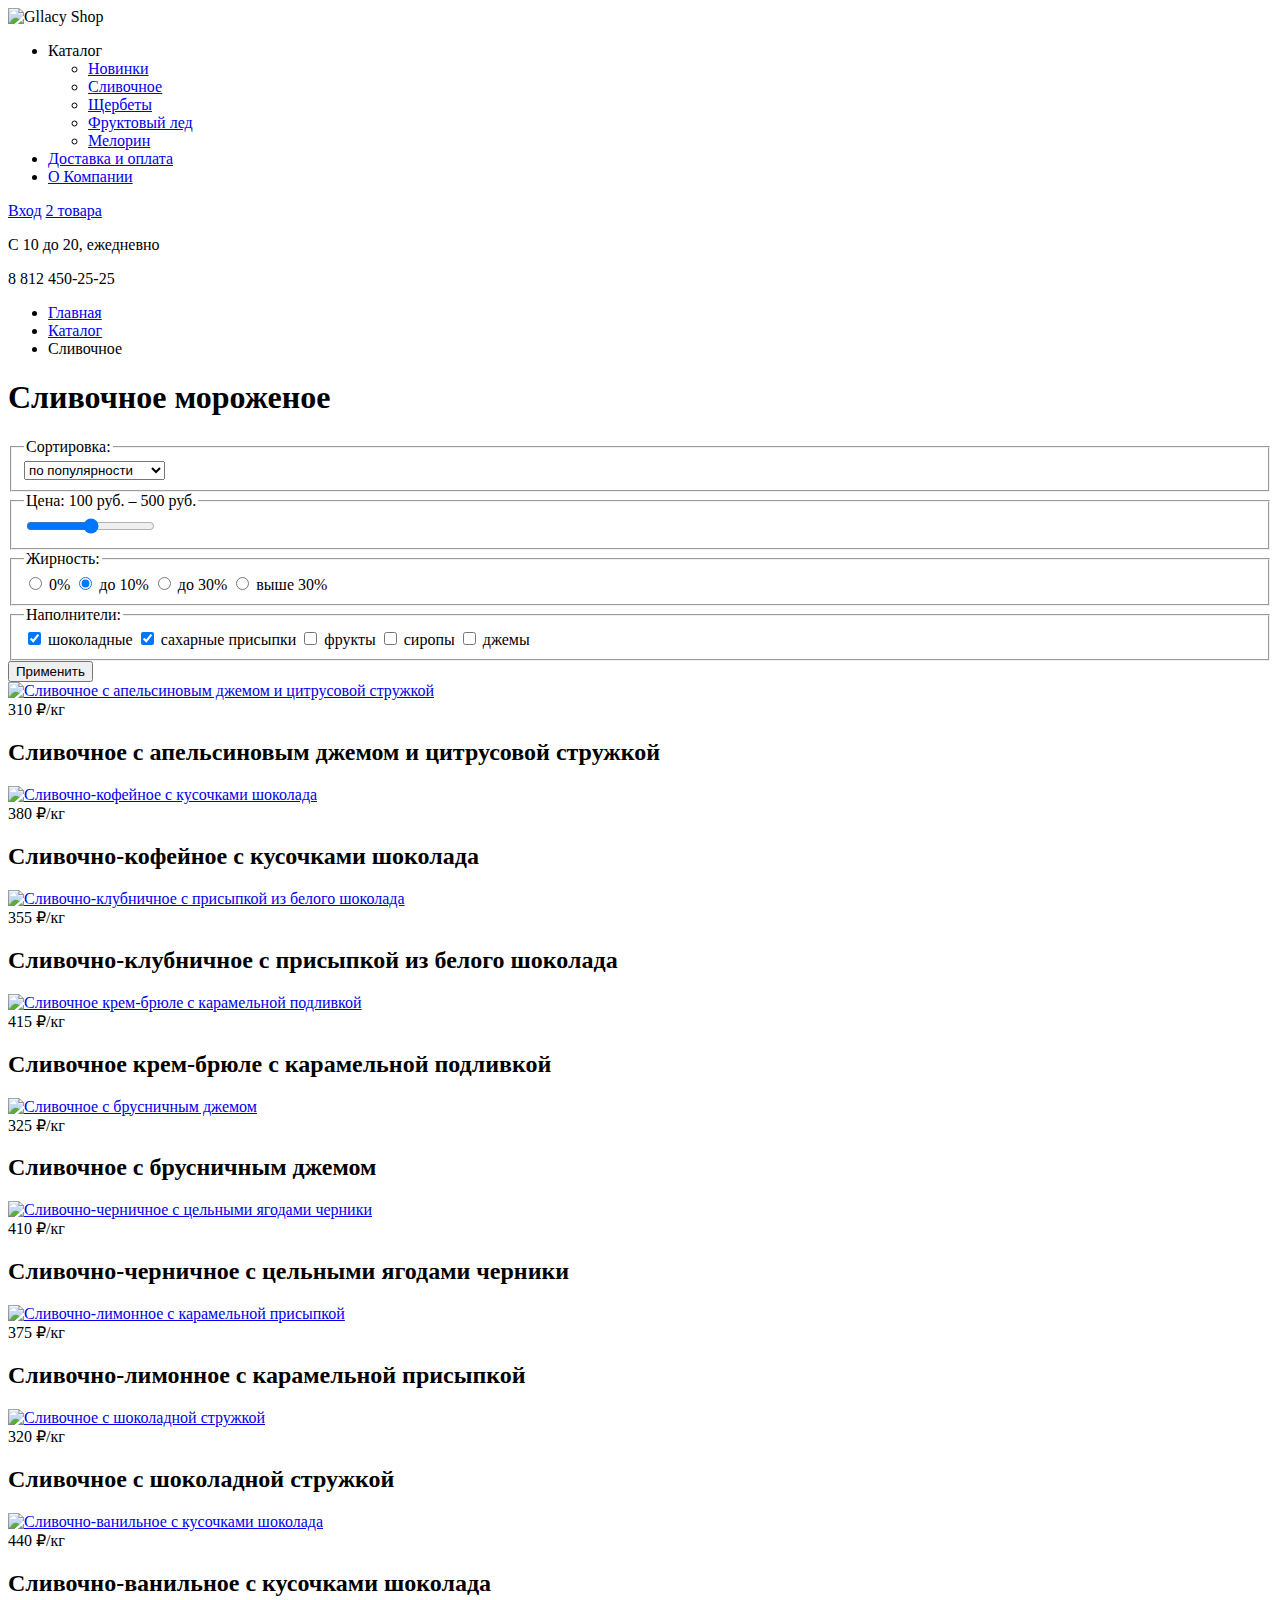
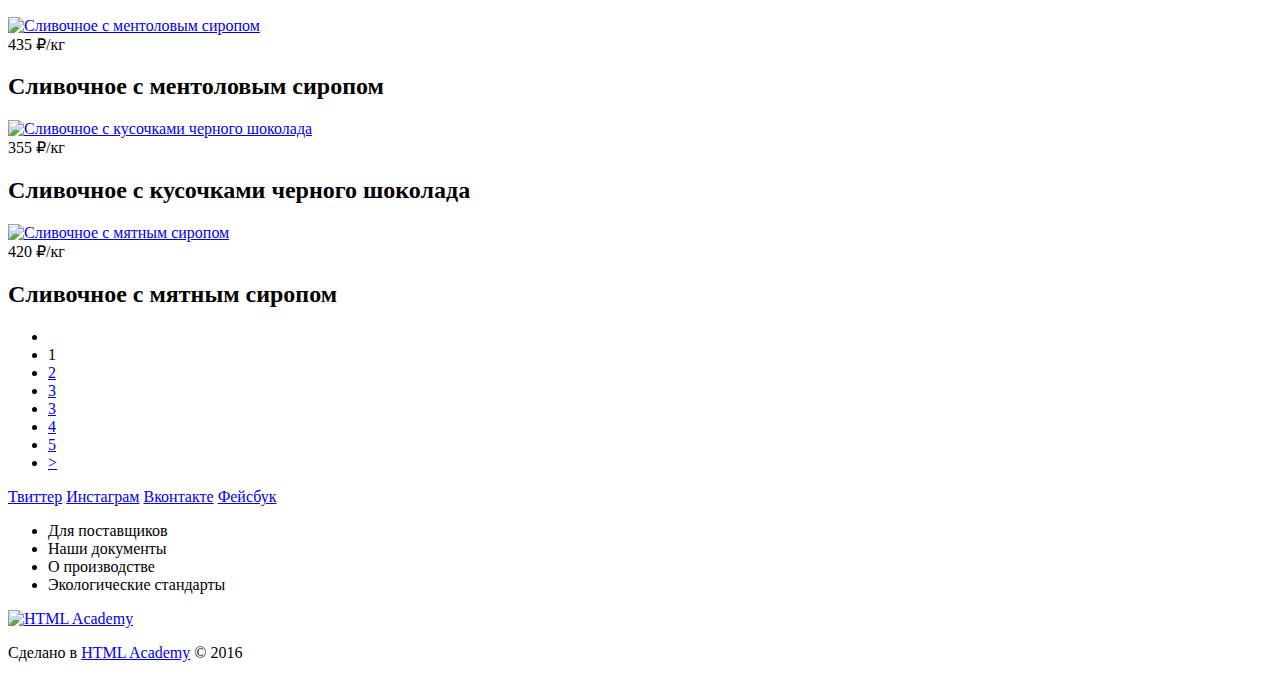
==== catalog.html @ 4989f65b "Лишняя скобка, убрал name в label" ====
<!DOCTYPE html>
<html lang="ru">
  <head>
    <meta charset="utf-8">
    <title>Мороженое Глейси - Каталог - Сливочное мороженное</title>
    <meta name="description" content="Каталог сливочного мороженного Глейси">
  </head>
  <body>
    <!-- begin main-header -->
    <header class="main-header">
      <div class="container">
        <div class="header-logo">
            <img src="http://placehold.it/153x63" width="153" height="63" alt="Gllacy Shop">
        </div>
        <nav class="main-menu">
          <ul>
            <li class="main-menu-active">
              Каталог
              <ul>
                <li>
                  <a href="#">Новинки</a>
                </li>
                <li>
                  <a href="#">Сливочное</a>
                </li>
                <li>
                  <a href="#">Щербеты</a>
                </li>
                <li>
                  <a href="#">Фруктовый лед</a>
                </li>
                <li>
                  <a href="#">Мелорин</a>
                </li>
              </ul>
            </li>
            <li>
              <a href="#">Доставка и оплата</a>
            </li>
            <li>
              <a href="#">О Компании</a>
            </li>
          </ul>
        </nav>
        <div class="header-buttons">
          <a href="#" class="search"></a>
          <a href="#" class="login">Вход</a>
          <a href="#" class="basket basket-active">2 товара</a>
        </div>
        <div class="header-contact-block">
          <p class="header-schedule">С 10 до 20, ежедневно</p>
          <p class="header-phone">8 812 450-25-25</p>
        </div>
      </div>
    </header>
    <!-- end main-header -->

    <!-- start main -->
    <main class="container">
      <ul class="breadcrumbs">
        <li><a href="/">Главная</a></li>
        <li><a href="catalog.html">Каталог</a></li>
        <li>Сливочное</li>
      </ul>
      <h1 class="page-heading">Сливочное мороженое</h1>
      <aside class="filters">
        <form action="https://echo.htmlacademy.ru" method="post">
          <fieldset>
            <legend>Сортировка:</legend>
              <select id="sort">
                <option value="popular">по популярности</option>
                <option value="cheap">сначала недорогие</option>
                <option value="expensive">сначала дорогие</option>
                <option value="fatness">по жирности</option>
              </select>
          </fieldset>
          <fieldset>
          <legend>Цена: 100 руб. – 500 руб.</legend>
            <input type="range" min="0" max="800" step="10">
          </fieldset>
          <fieldset>
          <legend>Жирность:</legend>
            <input name="fatness" type="radio" value="0" id="zero">
            <label for="zero">0%</label>
            <input name="fatness" type="radio" value="10" id="ten" checked>
            <label for="ten">до 10%</label>
            <input name="fatness" type="radio" value="30" id="thirty">
            <label for="thirty">до 30%</label>
            <input name="fatness" type="radio" value="more 30" id="more-thirty">
            <label for="more-thirty">выше 30%</label>
          </fieldset>
          <fieldset>
          <legend>Наполнители:</legend>
            <input type="checkbox" value="шоколадные" id="chocolate" checked>
            <label for="chocolate">шоколадные</label>
            <input type="checkbox" value="сахарные присыпки" id="sugar" checked>
            <label for="sugar">сахарные присыпки</label>
            <input type="checkbox" value="фрукты" id="fruit">
            <label for="fruit">фрукты</label>
            <input type="checkbox" value="сиропы" id="syrup">
            <label for="syrup">сиропы</label>
            <input type="checkbox" value="джемы" id="jam">
            <label for="jam">джемы</label>
          </fieldset>
          <button type="submit" value="Применить">Применить</button>
        </form>
      </aside>
      <div class="items-list">
        <article class="catalog-item">
          <a href="#">
            <img src="http://placehold.it/267x267" width="267" height="267" alt="Сливочное с апельсиновым джемом и цитрусовой стружкой">
          </a>
          <div class="item-price">310 &#8381;/кг</div>
          <h2>Сливочное с апельсиновым джемом и цитрусовой стружкой</h2>
        </article>
        <article class="catalog-item">
          <a href="#">
            <img src="http://placehold.it/267x267" width="267" height="267" alt="Сливочно-кофейное с кусочками шоколада">
          </a>
          <div class="item-price">380 &#8381;/кг</div>
          <h2>Сливочно-кофейное с кусочками шоколада</h2>
        </article>
        <article class="catalog-item">
          <a href="#">
            <img src="http://placehold.it/267x267" width="267" height="267" alt="Сливочно-клубничное с присыпкой из белого шоколада">
          </a>
          <div class="item-price">355 &#8381;/кг</div>
          <h2>Сливочно-клубничное с присыпкой из белого шоколада</h2>
        </article>
        <article class="catalog-item">
          <a href="#">
            <img src="http://placehold.it/267x267" width="267" height="267" alt="Сливочное крем-брюле с карамельной подливкой">
          </a>
          <div class="item-price">415 &#8381;/кг</div>
          <h2>Сливочное крем-брюле с карамельной подливкой</h2>
        </article>
        <article class="catalog-item">
          <a href="#">
            <img src="http://placehold.it/267x267" width="267" height="267" alt="Сливочное с брусничным джемом">
          </a>
          <div class="item-price">325 &#8381;/кг</div>
          <h2>Сливочное с брусничным джемом</h2>
        </article>
        <article class="catalog-item">
          <a href="#">
            <img src="http://placehold.it/267x267" width="267" height="267" alt="Сливочно-черничное с цельными ягодами черники">
          </a>
          <div class="item-price">410 &#8381;/кг</div>
          <h2>Сливочно-черничное с цельными ягодами черники</h2>
        </article>
        <article class="catalog-item">
          <a href="#">
            <img src="http://placehold.it/267x267" width="267" height="267" alt="Сливочно-лимонное с карамельной присыпкой">
          </a>
          <div class="item-price">375 &#8381;/кг</div>
          <h2>Сливочно-лимонное с карамельной присыпкой</h2>
        </article>
        <article class="catalog-item">
          <a href="#">
            <img src="http://placehold.it/267x267" width="267" height="267" alt="Сливочное с шоколадной стружкой">
          </a>
          <div class="item-price">320 &#8381;/кг</div>
          <h2>Сливочное с шоколадной стружкой</h2>
        </article>
        <article class="catalog-item">
          <a href="#">
            <img src="http://placehold.it/267x267" width="267" height="267" alt="Сливочно-ванильное с кусочками шоколада">
          </a>
          <div class="item-price">440 &#8381;/кг</div>
          <h2>Сливочно-ванильное с кусочками шоколада</h2>
        </article>
        <article class="catalog-item">
          <a href="#">
            <img src="http://placehold.it/267x267" width="267" height="267" alt="Сливочноe с ментоловым сиропом">
          </a>
          <div class="item-price">435 &#8381;/кг</div>
          <h2>Сливочноe с ментоловым сиропом</h2>
        </article>
        <article class="catalog-item">
          <a href="#">
            <img src="http://placehold.it/267x267" width="267" height="267" alt="Сливочное с кусочками черного шоколада">
          </a>
          <div class="item-price">355 &#8381;/кг</div>
          <h2>Сливочное с кусочками черного шоколада</h2>
        </article>
        <article class="catalog-item">
          <a href="#">
            <img src="http://placehold.it/267x267" width="267" height="267" alt="Сливочное с мятным сиропом">
          </a>
          <div class="item-price">420 &#8381;/кг</div>
          <h2>Сливочное с мятным сиропом</h2>
        </article>
        <ul class="pagnition">
          <li>
          </li>
          <li class="pagnition-active">
            1
          </li>
          <li>
            <a href="#">2</a>
          </li>
          <li>
            <a href="#">3</a>
          </li>
          <li>
            <a href="#">3</a>
          </li>
          <li>
            <a href="#">4</a>
          </li>
          <li>
            <a href="#">5</a>
          </li>
          <li>
            <a href="#">></a>
          </li>
        </ul>
      </div>
    </main>
    <!-- end main -->

    <!-- begin footer -->
    <footer class="main-footer">
        <div class="container">
          <section class="footer-social">
            <a class="social-btn social-btn-twit" href="#">Твиттер</a>
            <a class="social-btn social-btn-inst" href="#">Инстаграм</a>
            <a class="social-btn social-btn-vk" href="#">Вконтакте</a>
            <a class="social-btn social-btn-fb" href="#">Фейсбук</a>
          </section>
          <section class="footer-menu">
            <ul>
              <li>Для поставщиков</li>
              <li>Наши документы</li>
              <li>О производстве</li>
              <li>Экологические стандарты</li>
            </ul>
          </section>
          <section class="footer-copyright">
            <a href="https://htmlacademy.ru">
              <img src="http://placehold.it/108x36" width="108" height="36" alt="HTML Academy">
            </a>
            <p>Сделано в <a href="https://htmlacademy.ru">HTML Academy</a> © 2016</p>
          </section>
        </div>
      </footer>
    <!-- end footer -->
  </body>
  </html>
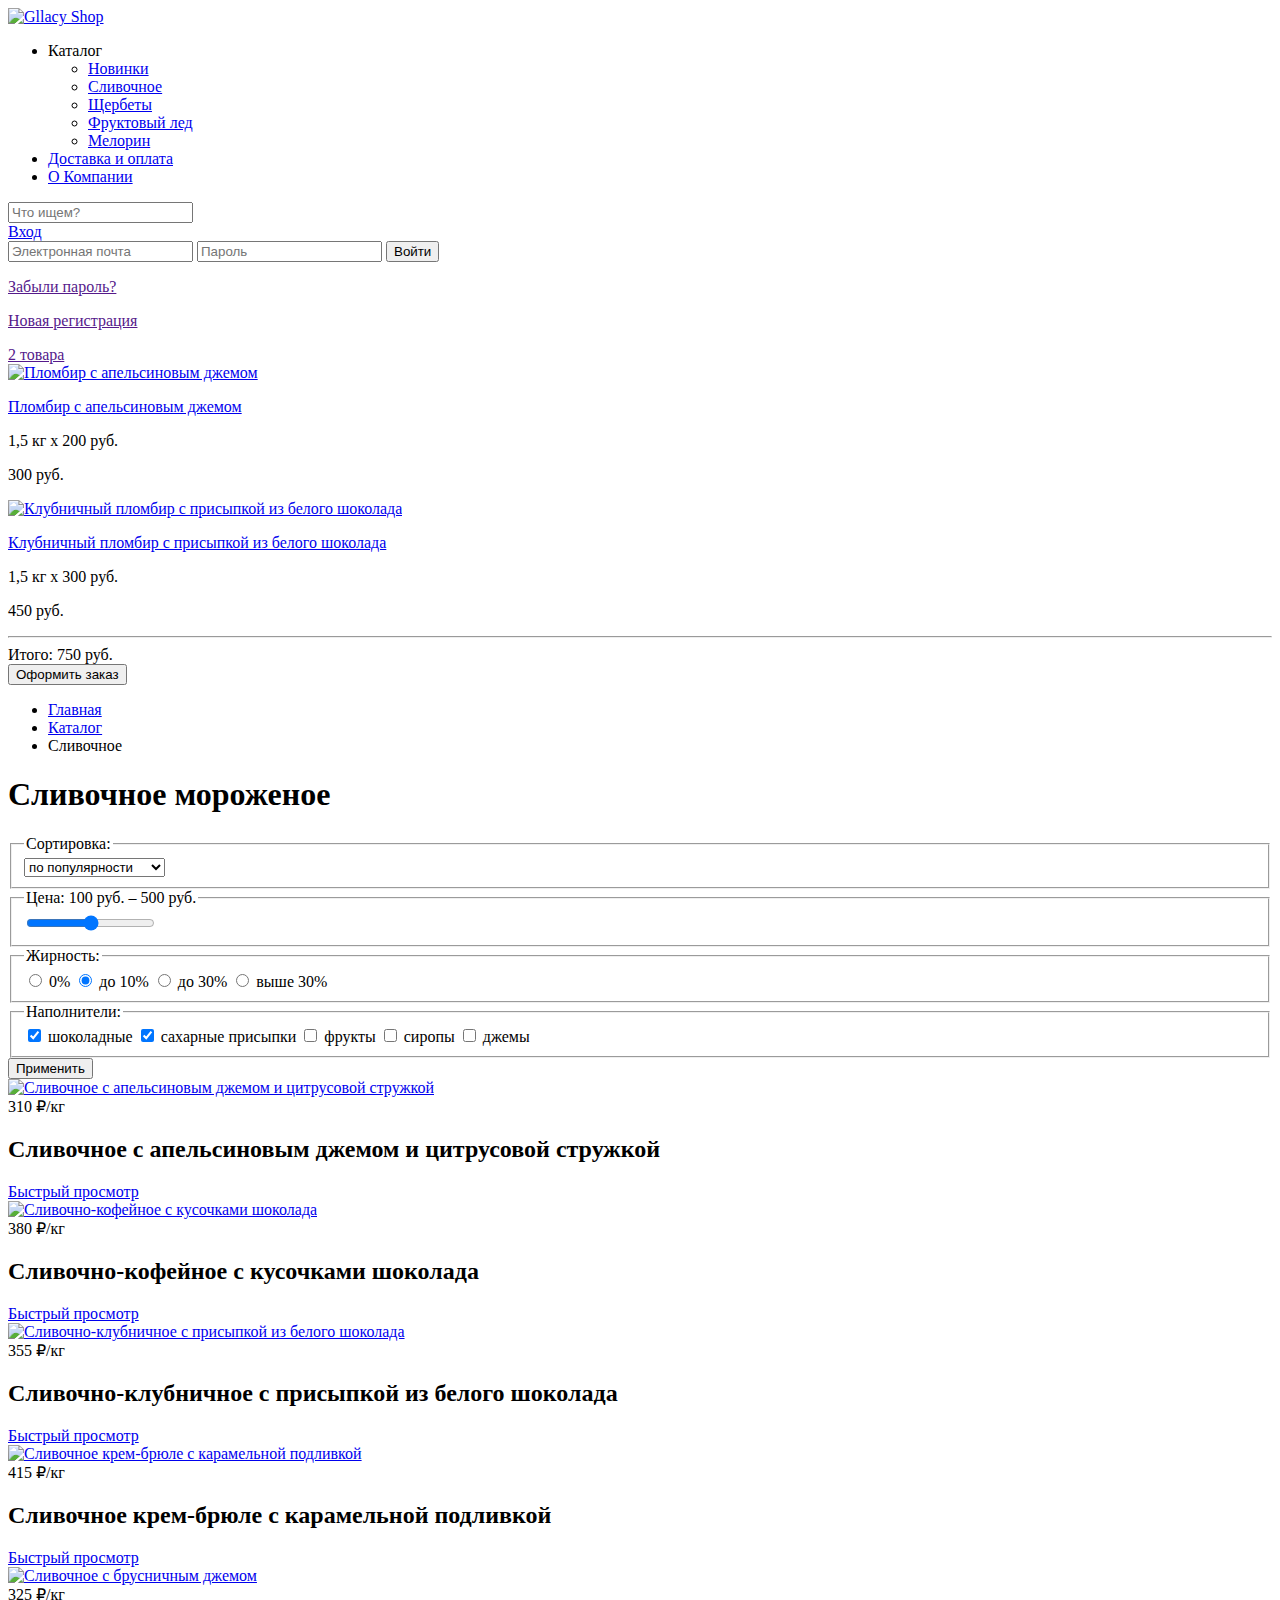
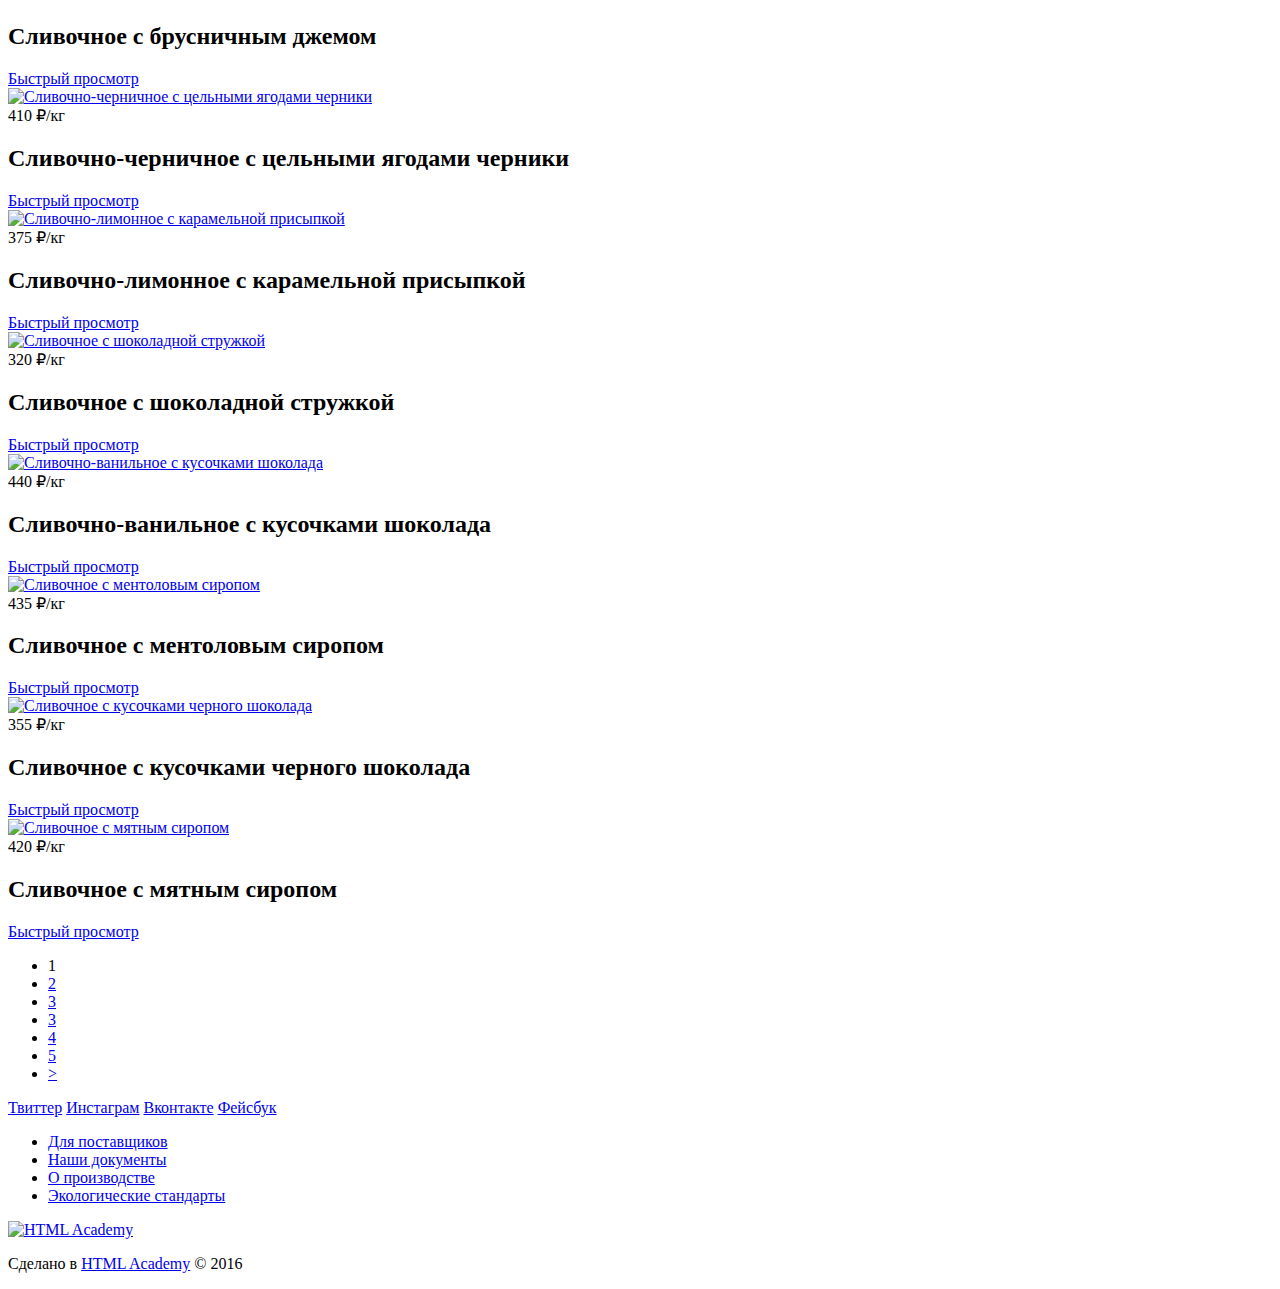
==== commit a4c684dc: "Правки по разметке" ====
--- a/catalog.html
+++ b/catalog.html
@@ -1,62 +1,108 @@
 <!DOCTYPE html>
 <html lang="ru">
-  <head>
-    <meta charset="utf-8">
-    <title>Мороженое Глейси - Каталог - Сливочное мороженное</title>
-    <meta name="description" content="Каталог сливочного мороженного Глейси">
-  </head>
-  <body>
+
+<head>
+  <meta charset="utf-8">
+  <title>Мороженое Глейси - Каталог - Сливочное мороженное</title>
+  <meta name="description" content="Каталог сливочного мороженного Глейси">
+</head>
+
+<body>
+  <!-- begin page-wrapper -->
+  <div class="page-wrapper">
+
     <!-- begin main-header -->
     <header class="main-header">
-      <div class="container">
-        <div class="header-logo">
-            <img src="http://placehold.it/153x63" width="153" height="63" alt="Gllacy Shop">
+      <div class="header-logo">
+        <a href="/">
+          <img src="http://placehold.it/153x63" width="153" height="63" alt="Gllacy Shop">
+        </a>
+      </div>
+      <nav class="main-menu">
+        <ul>
+          <li class="main-menu-active">
+            Каталог
+            <ul>
+              <li>
+                <a href="#">Новинки</a>
+              </li>
+              <li>
+                <a href="#">Сливочное</a>
+              </li>
+              <li>
+                <a href="#">Щербеты</a>
+              </li>
+              <li>
+                <a href="#">Фруктовый лед</a>
+              </li>
+              <li>
+                <a href="#">Мелорин</a>
+              </li>
+            </ul>
+          </li>
+          <li>
+            <a href="#">Доставка и оплата</a>
+          </li>
+          <li>
+            <a href="#">О Компании</a>
+          </li>
+        </ul>
+      </nav>
+      <div class="header-buttons">
+        <div class="search">
+          <a href="#" class="button-search"></a>
+          <div class="search-form">
+            <form action="https://echo.htmlacademy.ru" method="post">
+              <input type="search" name="search" placeholder="Что ищем?">
+            </form>
+          </div>
         </div>
-        <nav class="main-menu">
-          <ul>
-            <li class="main-menu-active">
-              Каталог
-              <ul>
-                <li>
-                  <a href="#">Новинки</a>
-                </li>
-                <li>
-                  <a href="#">Сливочное</a>
-                </li>
-                <li>
-                  <a href="#">Щербеты</a>
-                </li>
-                <li>
-                  <a href="#">Фруктовый лед</a>
-                </li>
-                <li>
-                  <a href="#">Мелорин</a>
-                </li>
-              </ul>
-            </li>
-            <li>
-              <a href="#">Доставка и оплата</a>
-            </li>
-            <li>
-              <a href="#">О Компании</a>
-            </li>
-          </ul>
-        </nav>
-        <div class="header-buttons">
-          <a href="#" class="search"></a>
+        <div class="user-block">
           <a href="#" class="login">Вход</a>
-          <a href="#" class="basket basket-active">2 товара</a>
+          <div class="login-form">
+            <form action="https://echo.htmlacademy.ru" method="post">
+              <input type="email" name="email" placeholder="Электронная почта" required>
+              <input type="text" name="password" placeholder="Пароль" required>
+              <button type="submit" value="Войти">Войти</button>
+            </form>
+            <div class="reg-links">
+              <p>
+                <a href="">Забыли пароль?</a>
+              </p>
+              <p>
+                <a href="">Новая регистрация</a>
+              </p>
+            </div>
+          </div>
         </div>
-        <div class="header-contact-block">
-          <p class="header-schedule">С 10 до 20, ежедневно</p>
-          <p class="header-phone">8 812 450-25-25</p>
+        <div class="basket basket-with-item">
+          <a href="">2 товара</a>
+          <div class="basket-block">
+            <div class="basket-item">
+              <a class="close-basket-item" href="#"></a>
+              <a href="#"><img src="http://placehold.it/33x33" class="basket-item-image" alt="Пломбир с апельсиновым джемом"></a>
+              <p><a href="#">Пломбир с апельсиновым джемом</a></p>
+              <p>1,5 кг х <span>200 руб.</span></p>
+              <p>300 руб.</p>
+            </div>
+            <div class="basket-item">
+              <a class="close-basket-item" href="#"></a>
+              <a href="#"><img src="http://placehold.it/33x33" class="basket-item-image" alt="Клубничный пломбир с присыпкой из белого шоколада"></a>
+              <p><a href="#">Клубничный пломбир с присыпкой из белого шоколада</a></p>
+              <p>1,5 кг х <span>300 руб.</span></p>
+              <p>450 руб.</p>
+            </div>
+            <hr>
+            <div class="basket-item-total">Итого: 750 руб.</div>
+            <button type="submit" value="Оформить заказ">Оформить заказ</button>
+          </div>
         </div>
       </div>
     </header>
     <!-- end main-header -->
 
     <!-- start main -->
-    <main class="container">
+    <main>
       <ul class="breadcrumbs">
         <li><a href="/">Главная</a></li>
         <li><a href="catalog.html">Каталог</a></li>
@@ -67,19 +113,19 @@
         <form action="https://echo.htmlacademy.ru" method="post">
           <fieldset>
             <legend>Сортировка:</legend>
-              <select id="sort">
-                <option value="popular">по популярности</option>
-                <option value="cheap">сначала недорогие</option>
-                <option value="expensive">сначала дорогие</option>
-                <option value="fatness">по жирности</option>
-              </select>
+            <select id="sort">
+              <option value="popular">по популярности</option>
+              <option value="cheap">сначала недорогие</option>
+              <option value="expensive">сначала дорогие</option>
+              <option value="fatness">по жирности</option>
+            </select>
           </fieldset>
           <fieldset>
-          <legend>Цена: 100 руб. – 500 руб.</legend>
+            <legend>Цена: 100 руб. – 500 руб.</legend>
             <input type="range" min="0" max="800" step="10">
           </fieldset>
           <fieldset>
-          <legend>Жирность:</legend>
+            <legend>Жирность:</legend>
             <input name="fatness" type="radio" value="0" id="zero">
             <label for="zero">0%</label>
             <input name="fatness" type="radio" value="10" id="ten" checked>
@@ -90,7 +136,7 @@
             <label for="more-thirty">выше 30%</label>
           </fieldset>
           <fieldset>
-          <legend>Наполнители:</legend>
+            <legend>Наполнители:</legend>
             <input type="checkbox" value="шоколадные" id="chocolate" checked>
             <label for="chocolate">шоколадные</label>
             <input type="checkbox" value="сахарные присыпки" id="sugar" checked>
@@ -107,92 +153,150 @@
       </aside>
       <div class="items-list">
         <article class="catalog-item">
-          <a href="#">
-            <img src="http://placehold.it/267x267" width="267" height="267" alt="Сливочное с апельсиновым джемом и цитрусовой стружкой">
-          </a>
-          <div class="item-price">310 &#8381;/кг</div>
+          <div class="catalog-image-wrapper">
+            <a href="#">
+              <img src="http://placehold.it/267x267" width="267" height="267" alt="Сливочное с апельсиновым джемом и цитрусовой стружкой">
+            </a>
+            <div class="item-price">310 &#8381;/кг</div>
+          </div>
           <h2>Сливочное с апельсиновым джемом и цитрусовой стружкой</h2>
-        </article>
-        <article class="catalog-item">
-          <a href="#">
-            <img src="http://placehold.it/267x267" width="267" height="267" alt="Сливочно-кофейное с кусочками шоколада">
-          </a>
-          <div class="item-price">380 &#8381;/кг</div>
+          <div class="item-button">
+            <a href="#">Быстрый просмотр</a>
+          </div>
+        </article>
+        <article class="catalog-item">
+          <div class="catalog-image-wrapper">
+            <a href="#">
+              <img src="http://placehold.it/267x267" width="267" height="267" alt="Сливочно-кофейное с кусочками шоколада">
+            </a>
+            <div class="item-price">380 &#8381;/кг</div>
+          </div>
           <h2>Сливочно-кофейное с кусочками шоколада</h2>
-        </article>
-        <article class="catalog-item">
-          <a href="#">
-            <img src="http://placehold.it/267x267" width="267" height="267" alt="Сливочно-клубничное с присыпкой из белого шоколада">
-          </a>
-          <div class="item-price">355 &#8381;/кг</div>
+          <div class="item-button">
+            <a href="#">Быстрый просмотр</a>
+          </div>
+        </article>
+        <article class="catalog-item">
+          <div class="catalog-image-wrapper">
+            <a href="#">
+              <img src="http://placehold.it/267x267" width="267" height="267" alt="Сливочно-клубничное с присыпкой из белого шоколада">
+            </a>
+            <div class="item-price">355 &#8381;/кг</div>
+          </div>
           <h2>Сливочно-клубничное с присыпкой из белого шоколада</h2>
-        </article>
-        <article class="catalog-item">
-          <a href="#">
-            <img src="http://placehold.it/267x267" width="267" height="267" alt="Сливочное крем-брюле с карамельной подливкой">
-          </a>
-          <div class="item-price">415 &#8381;/кг</div>
+          <div class="item-button">
+            <a href="#">Быстрый просмотр</a>
+          </div>
+        </article>
+        <article class="catalog-item">
+          <div class="catalog-image-wrapper">
+            <a href="#">
+              <img src="http://placehold.it/267x267" width="267" height="267" alt="Сливочное крем-брюле с карамельной подливкой">
+            </a>
+            <div class="item-price">415 &#8381;/кг</div>
+          </div>
           <h2>Сливочное крем-брюле с карамельной подливкой</h2>
-        </article>
-        <article class="catalog-item">
-          <a href="#">
-            <img src="http://placehold.it/267x267" width="267" height="267" alt="Сливочное с брусничным джемом">
-          </a>
-          <div class="item-price">325 &#8381;/кг</div>
+          <div class="item-button">
+            <a href="#">Быстрый просмотр</a>
+          </div>
+        </article>
+        <article class="catalog-item">
+          <div class="catalog-image-wrapper">
+            <a href="#">
+              <img src="http://placehold.it/267x267" width="267" height="267" alt="Сливочное с брусничным джемом">
+            </a>
+            <div class="item-price">325 &#8381;/кг</div>
+          </div>
           <h2>Сливочное с брусничным джемом</h2>
-        </article>
-        <article class="catalog-item">
-          <a href="#">
-            <img src="http://placehold.it/267x267" width="267" height="267" alt="Сливочно-черничное с цельными ягодами черники">
-          </a>
-          <div class="item-price">410 &#8381;/кг</div>
+          <div class="item-button">
+            <a href="#">Быстрый просмотр</a>
+          </div>
+        </article>
+        <article class="catalog-item">
+          <div class="catalog-image-wrapper">
+            <a href="#">
+              <img src="http://placehold.it/267x267" width="267" height="267" alt="Сливочно-черничное с цельными ягодами черники">
+            </a>
+            <div class="item-price">410 &#8381;/кг</div>
+          </div>
           <h2>Сливочно-черничное с цельными ягодами черники</h2>
-        </article>
-        <article class="catalog-item">
-          <a href="#">
-            <img src="http://placehold.it/267x267" width="267" height="267" alt="Сливочно-лимонное с карамельной присыпкой">
-          </a>
-          <div class="item-price">375 &#8381;/кг</div>
+          <div class="item-button"><a href="#">
+            Быстрый просмотр</a>
+          </div>
+        </article>
+        <article class="catalog-item">
+          <div class="catalog-image-wrapper">
+            <a href="#">
+              <img src="http://placehold.it/267x267" width="267" height="267" alt="Сливочно-лимонное с карамельной присыпкой">
+            </a>
+            <div class="item-price">375 &#8381;/кг</div>
+          </div>
           <h2>Сливочно-лимонное с карамельной присыпкой</h2>
-        </article>
-        <article class="catalog-item">
-          <a href="#">
-            <img src="http://placehold.it/267x267" width="267" height="267" alt="Сливочное с шоколадной стружкой">
-          </a>
-          <div class="item-price">320 &#8381;/кг</div>
+          <div class="item-button">
+            <a href="#">Быстрый просмотр</a>
+          </div>
+        </article>
+        <article class="catalog-item">
+          <div class="catalog-image-wrapper">
+            <a href="#">
+              <img src="http://placehold.it/267x267" width="267" height="267" alt="Сливочное с шоколадной стружкой">
+            </a>
+            <div class="item-price">320 &#8381;/кг</div>
+          </div>
           <h2>Сливочное с шоколадной стружкой</h2>
-        </article>
-        <article class="catalog-item">
-          <a href="#">
-            <img src="http://placehold.it/267x267" width="267" height="267" alt="Сливочно-ванильное с кусочками шоколада">
-          </a>
-          <div class="item-price">440 &#8381;/кг</div>
+          <div class="item-button">
+            <a href="#">Быстрый просмотр</a>
+          </div>
+        </article>
+        <article class="catalog-item">
+          <div class="catalog-image-wrapper">
+            <a href="#">
+              <img src="http://placehold.it/267x267" width="267" height="267" alt="Сливочно-ванильное с кусочками шоколада">
+            </a>
+            <div class="item-price">440 &#8381;/кг</div>
+          </div>
           <h2>Сливочно-ванильное с кусочками шоколада</h2>
-        </article>
-        <article class="catalog-item">
-          <a href="#">
-            <img src="http://placehold.it/267x267" width="267" height="267" alt="Сливочноe с ментоловым сиропом">
-          </a>
-          <div class="item-price">435 &#8381;/кг</div>
+          <div class="item-button">
+            <a href="#">Быстрый просмотр</a>
+          </div>
+        </article>
+        <article class="catalog-item">
+          <div class="catalog-image-wrapper">
+            <a href="#">
+              <img src="http://placehold.it/267x267" width="267" height="267" alt="Сливочноe с ментоловым сиропом">
+            </a>
+            <div class="item-price">435 &#8381;/кг</div>
+          </div>
           <h2>Сливочноe с ментоловым сиропом</h2>
-        </article>
-        <article class="catalog-item">
-          <a href="#">
-            <img src="http://placehold.it/267x267" width="267" height="267" alt="Сливочное с кусочками черного шоколада">
-          </a>
-          <div class="item-price">355 &#8381;/кг</div>
+          <div class="item-button">
+            <a href="#">Быстрый просмотр</a>
+          </div>
+        </article>
+        <article class="catalog-item">
+          <div class="catalog-image-wrapper">
+            <a href="#">
+              <img src="http://placehold.it/267x267" width="267" height="267" alt="Сливочное с кусочками черного шоколада">
+            </a>
+            <div class="item-price">355 &#8381;/кг</div>
+          </div>
           <h2>Сливочное с кусочками черного шоколада</h2>
-        </article>
-        <article class="catalog-item">
-          <a href="#">
-            <img src="http://placehold.it/267x267" width="267" height="267" alt="Сливочное с мятным сиропом">
-          </a>
-          <div class="item-price">420 &#8381;/кг</div>
+          <div class="item-button">
+            <a href="#">Быстрый просмотр</a>
+          </div>
+        </article>
+        <article class="catalog-item">
+          <div class="catalog-image-wrapper">
+            <a href="#">
+              <img src="http://placehold.it/267x267" width="267" height="267" alt="Сливочное с мятным сиропом">
+            </a>
+            <div class="item-price">420 &#8381;/кг</div>
+          </div>
           <h2>Сливочное с мятным сиропом</h2>
+          <div class="item-button">
+            <a href="#">Быстрый просмотр</a>
+          </div>
         </article>
         <ul class="pagnition">
-          <li>
-          </li>
           <li class="pagnition-active">
             1
           </li>
@@ -221,29 +325,33 @@
 
     <!-- begin footer -->
     <footer class="main-footer">
-        <div class="container">
-          <section class="footer-social">
-            <a class="social-btn social-btn-twit" href="#">Твиттер</a>
-            <a class="social-btn social-btn-inst" href="#">Инстаграм</a>
-            <a class="social-btn social-btn-vk" href="#">Вконтакте</a>
-            <a class="social-btn social-btn-fb" href="#">Фейсбук</a>
-          </section>
-          <section class="footer-menu">
-            <ul>
-              <li>Для поставщиков</li>
-              <li>Наши документы</li>
-              <li>О производстве</li>
-              <li>Экологические стандарты</li>
-            </ul>
-          </section>
-          <section class="footer-copyright">
-            <a href="https://htmlacademy.ru">
-              <img src="http://placehold.it/108x36" width="108" height="36" alt="HTML Academy">
-            </a>
-            <p>Сделано в <a href="https://htmlacademy.ru">HTML Academy</a> © 2016</p>
-          </section>
-        </div>
-      </footer>
+      <div class="footer-social">
+        <a class="social-btn social-btn-twit" href="#">Твиттер</a>
+        <a class="social-btn social-btn-inst" href="#">Инстаграм</a>
+        <a class="social-btn social-btn-vk" href="#">Вконтакте</a>
+        <a class="social-btn social-btn-fb" href="#">Фейсбук</a>
+      </div>
+      <div class="footer-menu">
+        <ul>
+          <li><a class="" href="#">Для поставщиков</a></li>
+          <li><a class="" href="#">Наши документы</a></li>
+          <li><a class="" href="#">О производстве</a></li>
+          <li><a class="" href="#">Экологические стандарты</a></li>
+        </ul>
+      </div>
+      <div class="footer-copyright">
+        <a href="https://htmlacademy.ru">
+          <img src="http://placehold.it/108x36" width="108" height="36" alt="HTML Academy">
+        </a>
+        <p>Сделано в <a href="https://htmlacademy.ru">HTML Academy</a> © 2016</p>
+      </div>
+    </footer>
     <!-- end footer -->
-  </body>
-  </html>
+
+  </div>
+  <!-- end page-wrapper -->
+
+
+</body>
+
+</html>
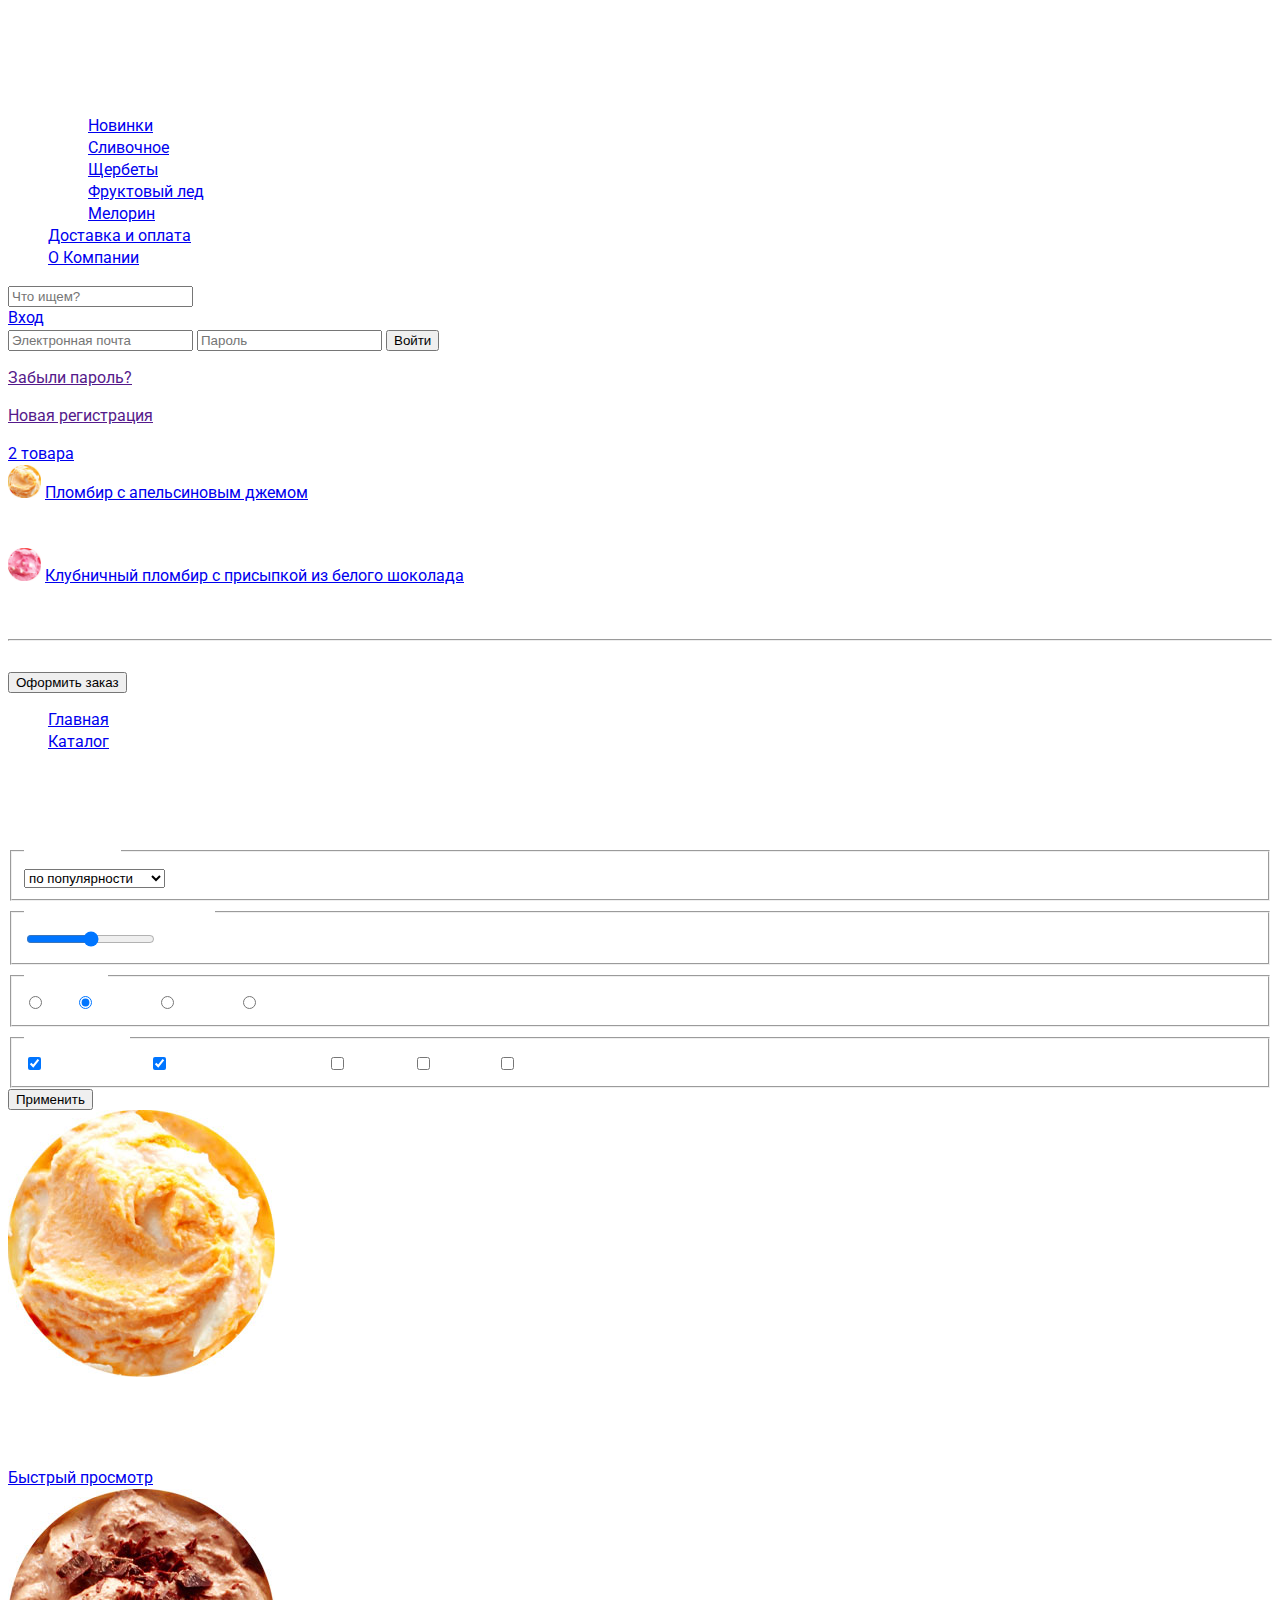
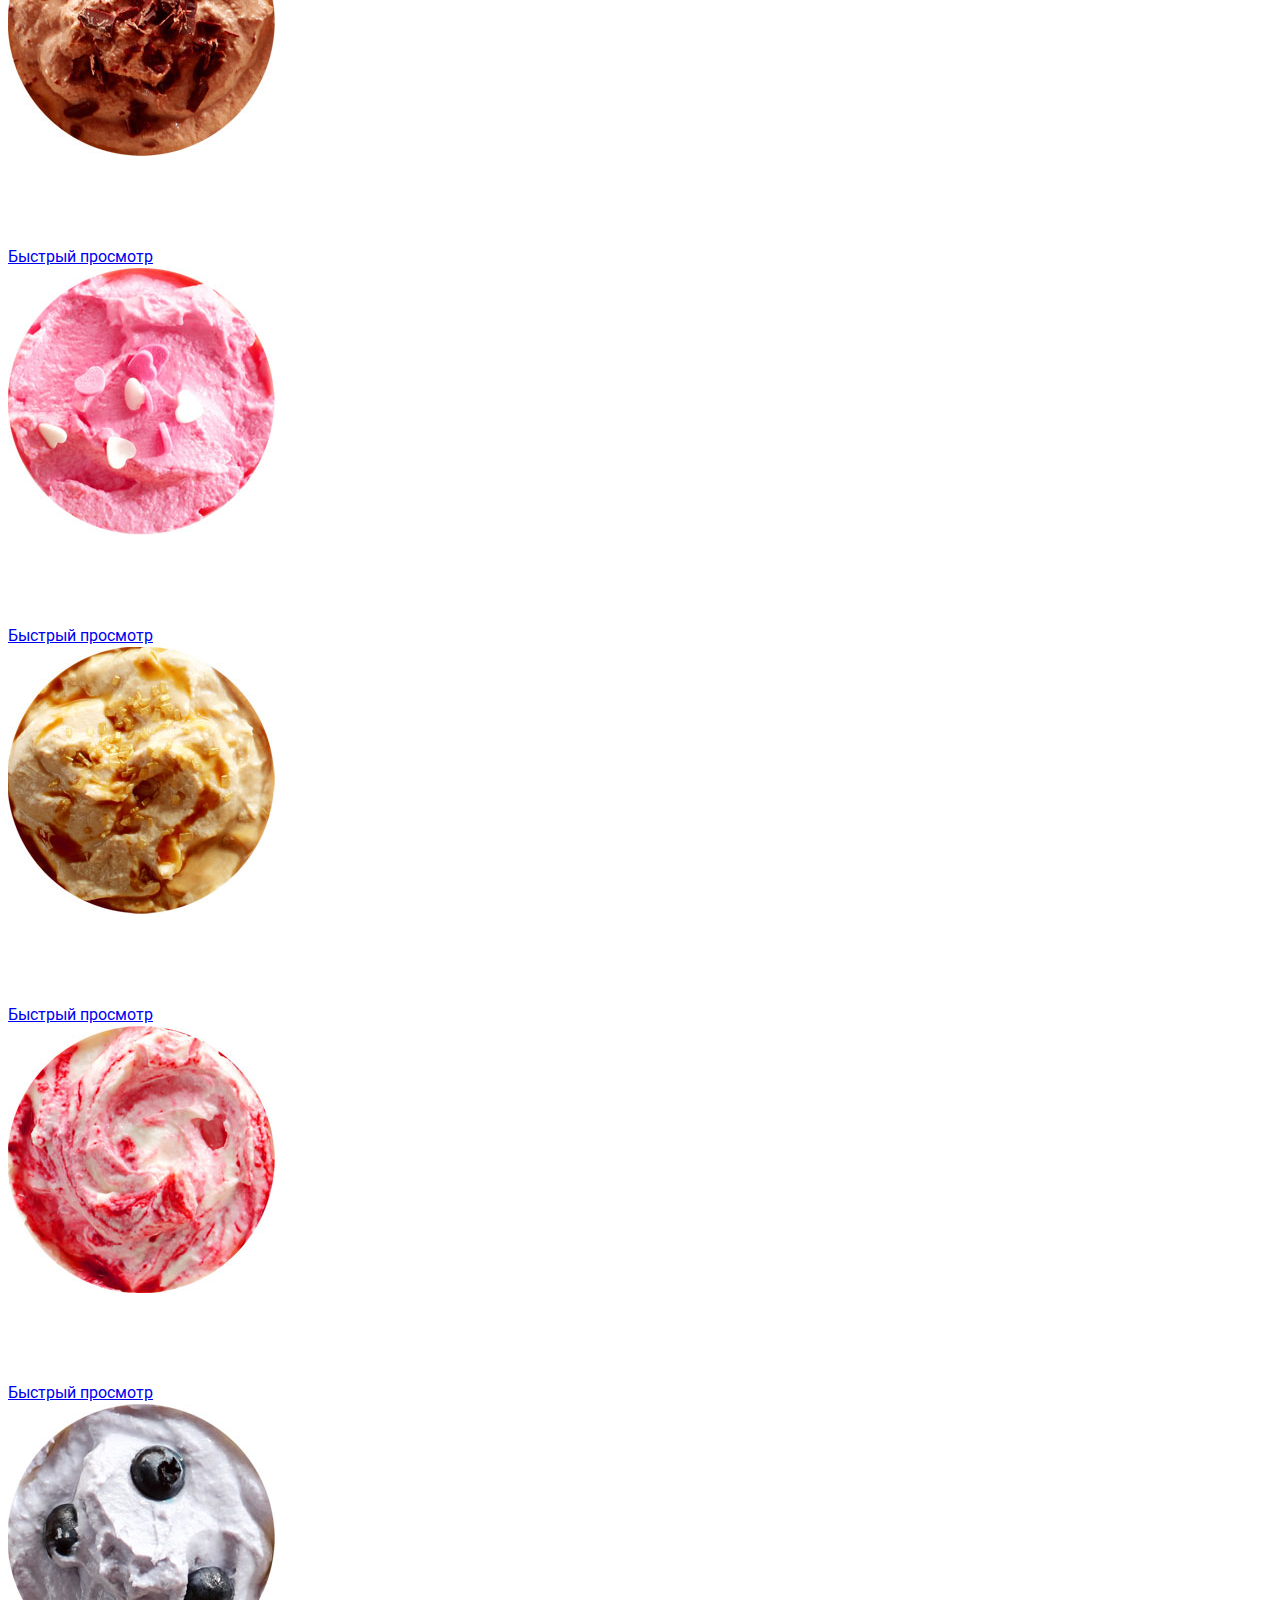
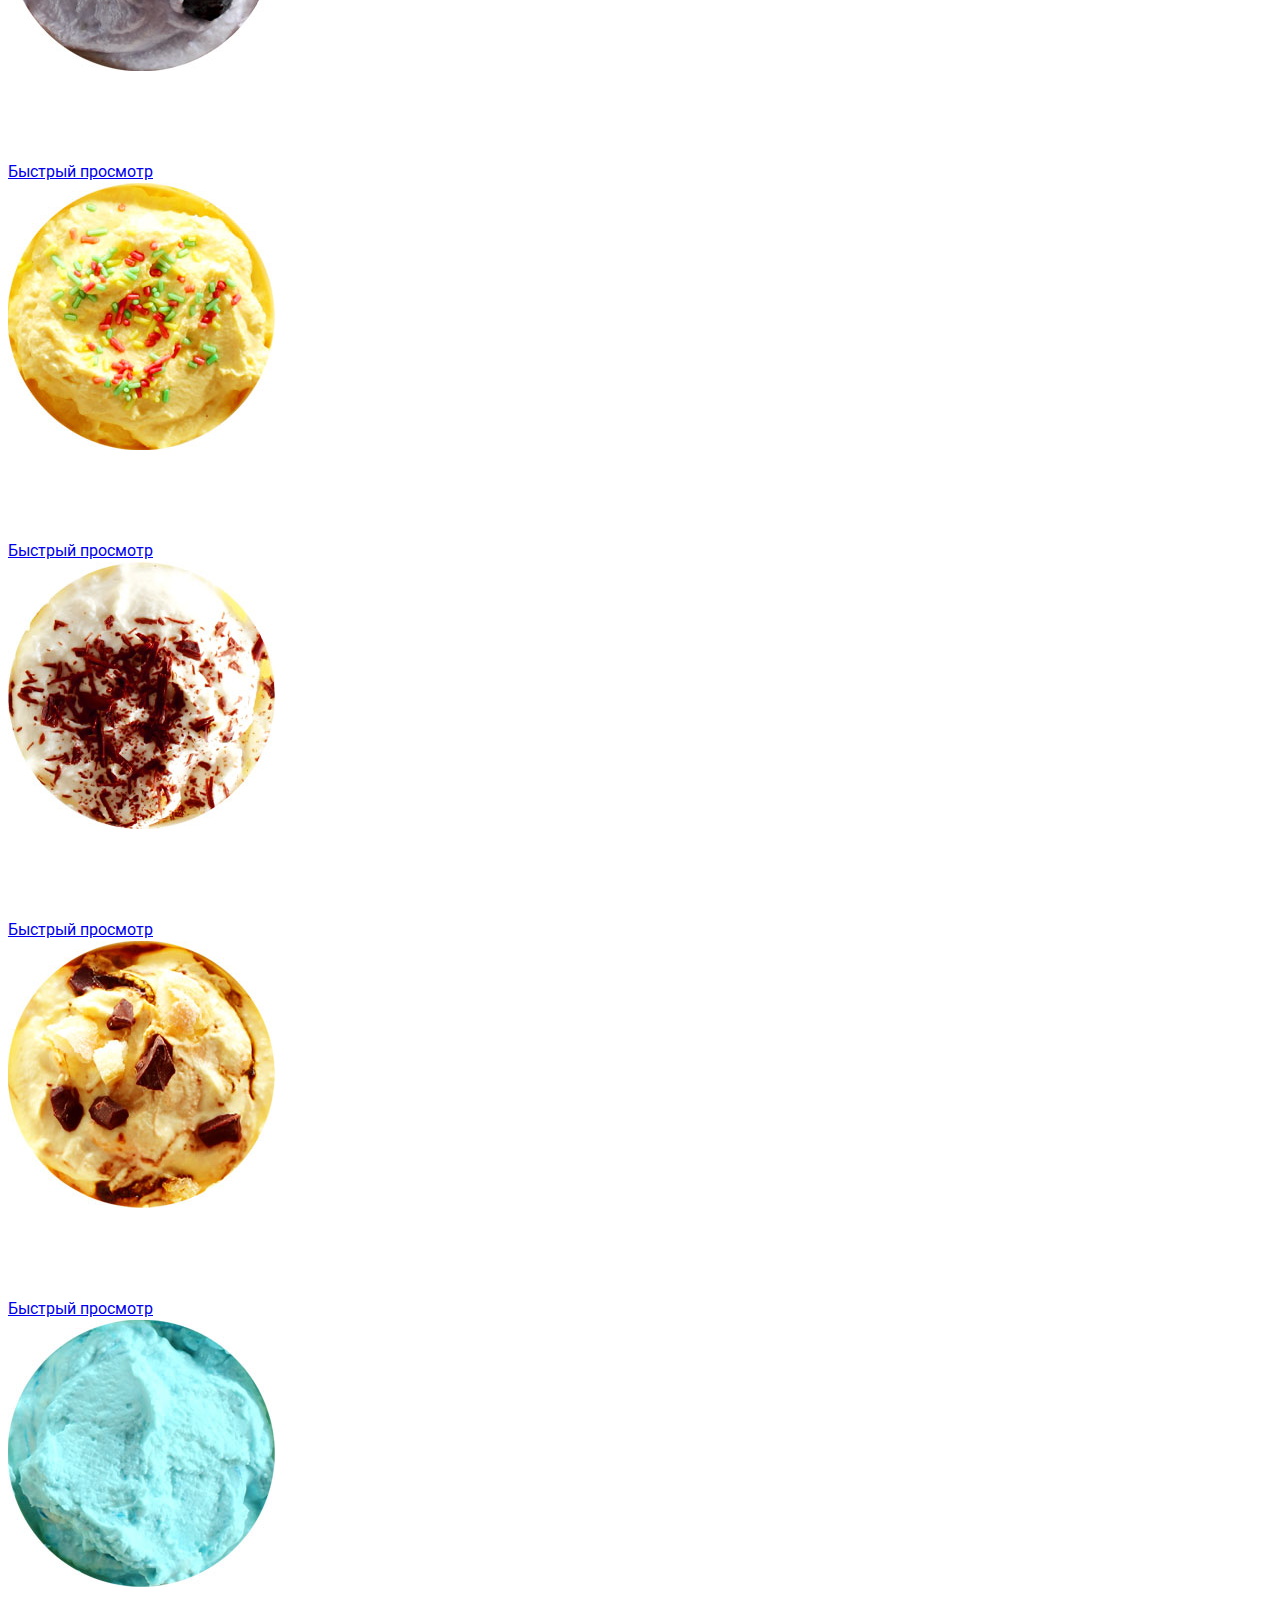
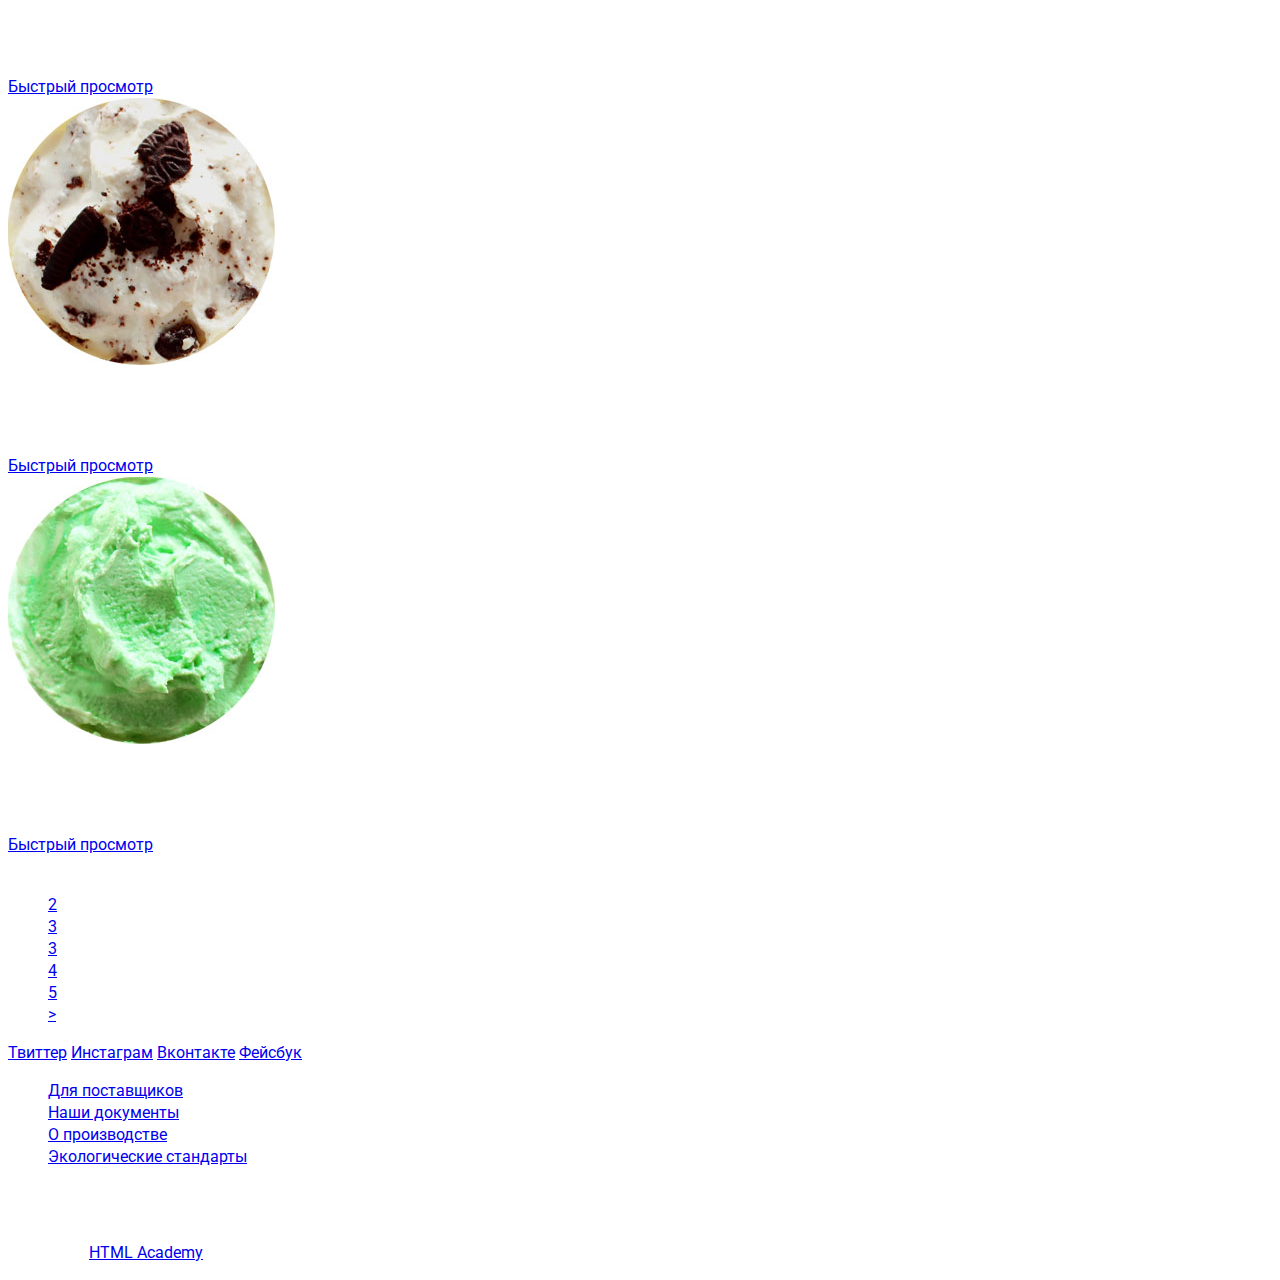
==== commit 3981703e: "Нарезка макета, добавил картинки, 2 стиля заголовков" ====
--- a/catalog.html
+++ b/catalog.html
@@ -4,6 +4,8 @@
 <head>
   <meta charset="utf-8">
   <title>Мороженое Глейси - Каталог - Сливочное мороженное</title>
+  <link href="css/style.css" rel="stylesheet">
+  <link href="https://fonts.googleapis.com/css?family=Roboto:400,500,700,900" rel="stylesheet">
   <meta name="description" content="Каталог сливочного мороженного Глейси">
 </head>
 
@@ -11,342 +13,364 @@
   <!-- begin page-wrapper -->
   <div class="page-wrapper">
 
-    <!-- begin main-header -->
-    <header class="main-header">
-      <div class="header-logo">
-        <a href="/">
-          <img src="http://placehold.it/153x63" width="153" height="63" alt="Gllacy Shop">
-        </a>
+    <!-- begin wrapper -->
+    <div class="wrapper">
+
+      <!-- begin main-header -->
+      <header class="main-header">
+        <div class="header-logo">
+          <a href="/">
+            <img src="img/logo-gllacyshop.svg" width="153" height="63" alt="Gllacy Shop">
+          </a>
+        </div>
+        <nav class="main-menu">
+          <ul>
+            <li class="main-menu-active">
+              Каталог
+              <ul>
+                <li>
+                  <a href="#">Новинки</a>
+                </li>
+                <li>
+                  <a href="#">Сливочное</a>
+                </li>
+                <li>
+                  <a href="#">Щербеты</a>
+                </li>
+                <li>
+                  <a href="#">Фруктовый лед</a>
+                </li>
+                <li>
+                  <a href="#">Мелорин</a>
+                </li>
+              </ul>
+            </li>
+            <li>
+              <a href="#">Доставка и оплата</a>
+            </li>
+            <li>
+              <a href="#">О Компании</a>
+            </li>
+          </ul>
+        </nav>
+        <div class="header-buttons">
+          <div class="search">
+            <a href="#" class="button-search"></a>
+            <div class="search-form">
+              <form action="https://echo.htmlacademy.ru" method="post">
+                <input type="search" name="search" placeholder="Что ищем?">
+              </form>
+            </div>
+          </div>
+          <div class="user-block">
+            <a href="#" class="login">Вход</a>
+            <div class="login-form">
+              <form action="https://echo.htmlacademy.ru" method="post">
+                <input type="email" name="email" placeholder="Электронная почта" required>
+                <input type="text" name="password" placeholder="Пароль" required>
+                <button type="submit" value="Войти">Войти</button>
+              </form>
+              <div class="reg-links">
+                <p>
+                  <a href="">Забыли пароль?</a>
+                </p>
+                <p>
+                  <a href="">Новая регистрация</a>
+                </p>
+              </div>
+            </div>
+          </div>
+          <div class="cart cart-with-item">
+            <a href="#">2 товара</a>
+            <div class="cart-block">
+              <div class="cart-item">
+                <div class="close-cart-item">
+                  <a href="#"></a>
+                </div>
+                <div class="cart-item-name">
+                  <a href="#"><img src="img/ice-cream/ice-cream-1.jpg" class="cart-item-image" width="33" height="33" alt="Пломбир с апельсиновым джемом"></a>
+                  <a href="#">Пломбир с апельсиновым джемом</a>
+                </div>
+                <div class="cart-price-perkg">
+                  1,5 кг х <span>200 руб.</span>
+                </div>
+                <div class="cart-item-price">
+                  300 руб.
+                </div>
+              </div>
+              <div class="cart-item">
+                <div class="close-cart-item">
+                  <a href="#"></a>
+                </div>
+                <div class="cart-item-name">
+                  <a href="#"><img src="img/ice-cream/ice-cream-3.jpg" class="cart-item-image" width="33" height="33" alt="Клубничный пломбир с присыпкой из белого шоколада"></a>
+                  <a href="#">Клубничный пломбир с присыпкой из белого шоколада</a>
+                </div>
+                <div class="cart-price-perkg">
+                  1,5 кг х <span>300 руб.</span>
+                </div>
+                <div class="cart-item-price">
+                  450 руб.
+                </div>
+              </div>
+              <hr>
+              <div class="cart-total-price">Итого: 750 руб.</div>
+              <button type="submit" value="Оформить заказ">Оформить заказ</button>
+            </div>
+          </div>
+        </div>
+      </header>
+      <!-- end main-header -->
+
+      <!-- start main -->
+      <div clas="main">
+        <ul class="breadcrumbs">
+          <li><a href="/">Главная</a></li>
+          <li><a href="catalog.html">Каталог</a></li>
+          <li>Сливочное</li>
+        </ul>
+        <h1 class="page-heading">Сливочное мороженое</h1>
+        <aside class="filters">
+          <form action="https://echo.htmlacademy.ru" method="post">
+            <fieldset>
+              <legend>Сортировка:</legend>
+              <select id="sort">
+                <option value="popular">по популярности</option>
+                <option value="cheap">сначала недорогие</option>
+                <option value="expensive">сначала дорогие</option>
+                <option value="fatness">по жирности</option>
+              </select>
+            </fieldset>
+            <fieldset>
+              <legend>Цена: 100 руб. – 500 руб.</legend>
+              <input type="range" min="0" max="800" step="10">
+            </fieldset>
+            <fieldset>
+              <legend>Жирность:</legend>
+              <input name="fatness" type="radio" value="0" id="zero">
+              <label for="zero">0%</label>
+              <input name="fatness" type="radio" value="10" id="ten" checked>
+              <label for="ten">до 10%</label>
+              <input name="fatness" type="radio" value="30" id="thirty">
+              <label for="thirty">до 30%</label>
+              <input name="fatness" type="radio" value="more 30" id="more-thirty">
+              <label for="more-thirty">выше 30%</label>
+            </fieldset>
+            <fieldset>
+              <legend>Наполнители:</legend>
+              <input type="checkbox" value="шоколадные" id="chocolate" checked>
+              <label for="chocolate">шоколадные</label>
+              <input type="checkbox" value="сахарные присыпки" id="sugar" checked>
+              <label for="sugar">сахарные присыпки</label>
+              <input type="checkbox" value="фрукты" id="fruit">
+              <label for="fruit">фрукты</label>
+              <input type="checkbox" value="сиропы" id="syrup">
+              <label for="syrup">сиропы</label>
+              <input type="checkbox" value="джемы" id="jam">
+              <label for="jam">джемы</label>
+            </fieldset>
+            <button type="submit" value="Применить">Применить</button>
+          </form>
+        </aside>
+        <div class="items-list">
+          <article class="catalog-item">
+            <div class="catalog-image-wrapper">
+              <a href="#">
+                <img src="img/ice-cream/ice-cream-1.jpg" width="267" height="267" alt="Сливочное с апельсиновым джемом и цитрусовой стружкой">
+              </a>
+              <div class="item-price">310 &#8381;/кг</div>
+            </div>
+            <h2>Сливочное с апельсиновым джемом и цитрусовой стружкой</h2>
+            <div class="item-button">
+              <a href="#">Быстрый просмотр</a>
+            </div>
+          </article>
+          <article class="catalog-item">
+            <div class="catalog-image-wrapper">
+              <a href="#">
+                <img src="img/ice-cream/ice-cream-2.jpg" width="267" height="267" alt="Сливочно-кофейное с кусочками шоколада">
+              </a>
+              <div class="item-price">380 &#8381;/кг</div>
+            </div>
+            <h2>Сливочно-кофейное с кусочками шоколада</h2>
+            <div class="item-button">
+              <a href="#">Быстрый просмотр</a>
+            </div>
+          </article>
+          <article class="catalog-item">
+            <div class="catalog-image-wrapper">
+              <a href="#">
+                <img src="img/ice-cream/ice-cream-3.jpg" width="267" height="267" alt="Сливочно-клубничное с присыпкой из белого шоколада">
+              </a>
+              <div class="item-price">355 &#8381;/кг</div>
+            </div>
+            <h2>Сливочно-клубничное с присыпкой из белого шоколада</h2>
+            <div class="item-button">
+              <a href="#">Быстрый просмотр</a>
+            </div>
+          </article>
+          <article class="catalog-item">
+            <div class="catalog-image-wrapper">
+              <a href="#">
+                <img src="img/ice-cream/ice-cream-4.jpg" width="267" height="267" alt="Сливочное крем-брюле с карамельной подливкой">
+              </a>
+              <div class="item-price">415 &#8381;/кг</div>
+            </div>
+            <h2>Сливочное крем-брюле с карамельной подливкой</h2>
+            <div class="item-button">
+              <a href="#">Быстрый просмотр</a>
+            </div>
+          </article>
+          <article class="catalog-item">
+            <div class="catalog-image-wrapper">
+              <a href="#">
+                <img src="img/ice-cream/ice-cream-5.jpg" width="267" height="267" alt="Сливочное с брусничным джемом">
+              </a>
+              <div class="item-price">325 &#8381;/кг</div>
+            </div>
+            <h2>Сливочное с брусничным джемом</h2>
+            <div class="item-button">
+              <a href="#">Быстрый просмотр</a>
+            </div>
+          </article>
+          <article class="catalog-item">
+            <div class="catalog-image-wrapper">
+              <a href="#">
+                <img src="img/ice-cream/ice-cream-6.jpg" width="267" height="267" alt="Сливочно-черничное с цельными ягодами черники">
+              </a>
+              <div class="item-price">410 &#8381;/кг</div>
+            </div>
+            <h2>Сливочно-черничное с цельными ягодами черники</h2>
+            <div class="item-button"><a href="#">
+            Быстрый просмотр</a>
+            </div>
+          </article>
+          <article class="catalog-item">
+            <div class="catalog-image-wrapper">
+              <a href="#">
+                <img src="img/ice-cream/ice-cream-7.jpg" width="267" height="267" alt="Сливочно-лимонное с карамельной присыпкой">
+              </a>
+              <div class="item-price">375 &#8381;/кг</div>
+            </div>
+            <h2>Сливочно-лимонное с карамельной присыпкой</h2>
+            <div class="item-button">
+              <a href="#">Быстрый просмотр</a>
+            </div>
+          </article>
+          <article class="catalog-item">
+            <div class="catalog-image-wrapper">
+              <a href="#">
+                <img src="img/ice-cream/ice-cream-8.jpg" width="267" height="267" alt="Сливочное с шоколадной стружкой">
+              </a>
+              <div class="item-price">320 &#8381;/кг</div>
+            </div>
+            <h2>Сливочное с шоколадной стружкой</h2>
+            <div class="item-button">
+              <a href="#">Быстрый просмотр</a>
+            </div>
+          </article>
+          <article class="catalog-item">
+            <div class="catalog-image-wrapper">
+              <a href="#">
+                <img src="img/ice-cream/ice-cream-9.jpg" width="267" height="267" alt="Сливочно-ванильное с кусочками шоколада">
+              </a>
+              <div class="item-price">440 &#8381;/кг</div>
+            </div>
+            <h2>Сливочно-ванильное с кусочками шоколада</h2>
+            <div class="item-button">
+              <a href="#">Быстрый просмотр</a>
+            </div>
+          </article>
+          <article class="catalog-item">
+            <div class="catalog-image-wrapper">
+              <a href="#">
+                <img src="img/ice-cream/ice-cream-10.jpg" width="267" height="267" alt="Сливочноe с ментоловым сиропом">
+              </a>
+              <div class="item-price">435 &#8381;/кг</div>
+            </div>
+            <h2>Сливочноe с ментоловым сиропом</h2>
+            <div class="item-button">
+              <a href="#">Быстрый просмотр</a>
+            </div>
+          </article>
+          <article class="catalog-item">
+            <div class="catalog-image-wrapper">
+              <a href="#">
+                <img src="img/ice-cream/ice-cream-11.jpg" width="267" height="267" alt="Сливочное с кусочками черного шоколада">
+              </a>
+              <div class="item-price">355 &#8381;/кг</div>
+            </div>
+            <h2>Сливочное с кусочками черного шоколада</h2>
+            <div class="item-button">
+              <a href="#">Быстрый просмотр</a>
+            </div>
+          </article>
+          <article class="catalog-item">
+            <div class="catalog-image-wrapper">
+              <a href="#">
+                <img src="img/ice-cream/ice-cream-12.jpg" width="267" height="267" alt="Сливочное с мятным сиропом">
+              </a>
+              <div class="item-price">420 &#8381;/кг</div>
+            </div>
+            <h2>Сливочное с мятным сиропом</h2>
+            <div class="item-button">
+              <a href="#">Быстрый просмотр</a>
+            </div>
+          </article>
+          <ul class="pagnition">
+            <li class="pagnition-active">
+              1
+            </li>
+            <li>
+              <a href="#">2</a>
+            </li>
+            <li>
+              <a href="#">3</a>
+            </li>
+            <li>
+              <a href="#">3</a>
+            </li>
+            <li>
+              <a href="#">4</a>
+            </li>
+            <li>
+              <a href="#">5</a>
+            </li>
+            <li>
+              <a href="#">></a>
+            </li>
+          </ul>
+        </div>
       </div>
-      <nav class="main-menu">
-        <ul>
-          <li class="main-menu-active">
-            Каталог
-            <ul>
-              <li>
-                <a href="#">Новинки</a>
-              </li>
-              <li>
-                <a href="#">Сливочное</a>
-              </li>
-              <li>
-                <a href="#">Щербеты</a>
-              </li>
-              <li>
-                <a href="#">Фруктовый лед</a>
-              </li>
-              <li>
-                <a href="#">Мелорин</a>
-              </li>
-            </ul>
-          </li>
-          <li>
-            <a href="#">Доставка и оплата</a>
-          </li>
-          <li>
-            <a href="#">О Компании</a>
-          </li>
-        </ul>
-      </nav>
-      <div class="header-buttons">
-        <div class="search">
-          <a href="#" class="button-search"></a>
-          <div class="search-form">
-            <form action="https://echo.htmlacademy.ru" method="post">
-              <input type="search" name="search" placeholder="Что ищем?">
-            </form>
-          </div>
-        </div>
-        <div class="user-block">
-          <a href="#" class="login">Вход</a>
-          <div class="login-form">
-            <form action="https://echo.htmlacademy.ru" method="post">
-              <input type="email" name="email" placeholder="Электронная почта" required>
-              <input type="text" name="password" placeholder="Пароль" required>
-              <button type="submit" value="Войти">Войти</button>
-            </form>
-            <div class="reg-links">
-              <p>
-                <a href="">Забыли пароль?</a>
-              </p>
-              <p>
-                <a href="">Новая регистрация</a>
-              </p>
-            </div>
-          </div>
-        </div>
-        <div class="basket basket-with-item">
-          <a href="">2 товара</a>
-          <div class="basket-block">
-            <div class="basket-item">
-              <a class="close-basket-item" href="#"></a>
-              <a href="#"><img src="http://placehold.it/33x33" class="basket-item-image" alt="Пломбир с апельсиновым джемом"></a>
-              <p><a href="#">Пломбир с апельсиновым джемом</a></p>
-              <p>1,5 кг х <span>200 руб.</span></p>
-              <p>300 руб.</p>
-            </div>
-            <div class="basket-item">
-              <a class="close-basket-item" href="#"></a>
-              <a href="#"><img src="http://placehold.it/33x33" class="basket-item-image" alt="Клубничный пломбир с присыпкой из белого шоколада"></a>
-              <p><a href="#">Клубничный пломбир с присыпкой из белого шоколада</a></p>
-              <p>1,5 кг х <span>300 руб.</span></p>
-              <p>450 руб.</p>
-            </div>
-            <hr>
-            <div class="basket-item-total">Итого: 750 руб.</div>
-            <button type="submit" value="Оформить заказ">Оформить заказ</button>
-          </div>
-        </div>
-      </div>
-    </header>
-    <!-- end main-header -->
-
-    <!-- start main -->
-    <main>
-      <ul class="breadcrumbs">
-        <li><a href="/">Главная</a></li>
-        <li><a href="catalog.html">Каталог</a></li>
-        <li>Сливочное</li>
-      </ul>
-      <h1 class="page-heading">Сливочное мороженое</h1>
-      <aside class="filters">
-        <form action="https://echo.htmlacademy.ru" method="post">
-          <fieldset>
-            <legend>Сортировка:</legend>
-            <select id="sort">
-              <option value="popular">по популярности</option>
-              <option value="cheap">сначала недорогие</option>
-              <option value="expensive">сначала дорогие</option>
-              <option value="fatness">по жирности</option>
-            </select>
-          </fieldset>
-          <fieldset>
-            <legend>Цена: 100 руб. – 500 руб.</legend>
-            <input type="range" min="0" max="800" step="10">
-          </fieldset>
-          <fieldset>
-            <legend>Жирность:</legend>
-            <input name="fatness" type="radio" value="0" id="zero">
-            <label for="zero">0%</label>
-            <input name="fatness" type="radio" value="10" id="ten" checked>
-            <label for="ten">до 10%</label>
-            <input name="fatness" type="radio" value="30" id="thirty">
-            <label for="thirty">до 30%</label>
-            <input name="fatness" type="radio" value="more 30" id="more-thirty">
-            <label for="more-thirty">выше 30%</label>
-          </fieldset>
-          <fieldset>
-            <legend>Наполнители:</legend>
-            <input type="checkbox" value="шоколадные" id="chocolate" checked>
-            <label for="chocolate">шоколадные</label>
-            <input type="checkbox" value="сахарные присыпки" id="sugar" checked>
-            <label for="sugar">сахарные присыпки</label>
-            <input type="checkbox" value="фрукты" id="fruit">
-            <label for="fruit">фрукты</label>
-            <input type="checkbox" value="сиропы" id="syrup">
-            <label for="syrup">сиропы</label>
-            <input type="checkbox" value="джемы" id="jam">
-            <label for="jam">джемы</label>
-          </fieldset>
-          <button type="submit" value="Применить">Применить</button>
-        </form>
-      </aside>
-      <div class="items-list">
-        <article class="catalog-item">
-          <div class="catalog-image-wrapper">
-            <a href="#">
-              <img src="http://placehold.it/267x267" width="267" height="267" alt="Сливочное с апельсиновым джемом и цитрусовой стружкой">
-            </a>
-            <div class="item-price">310 &#8381;/кг</div>
-          </div>
-          <h2>Сливочное с апельсиновым джемом и цитрусовой стружкой</h2>
-          <div class="item-button">
-            <a href="#">Быстрый просмотр</a>
-          </div>
-        </article>
-        <article class="catalog-item">
-          <div class="catalog-image-wrapper">
-            <a href="#">
-              <img src="http://placehold.it/267x267" width="267" height="267" alt="Сливочно-кофейное с кусочками шоколада">
-            </a>
-            <div class="item-price">380 &#8381;/кг</div>
-          </div>
-          <h2>Сливочно-кофейное с кусочками шоколада</h2>
-          <div class="item-button">
-            <a href="#">Быстрый просмотр</a>
-          </div>
-        </article>
-        <article class="catalog-item">
-          <div class="catalog-image-wrapper">
-            <a href="#">
-              <img src="http://placehold.it/267x267" width="267" height="267" alt="Сливочно-клубничное с присыпкой из белого шоколада">
-            </a>
-            <div class="item-price">355 &#8381;/кг</div>
-          </div>
-          <h2>Сливочно-клубничное с присыпкой из белого шоколада</h2>
-          <div class="item-button">
-            <a href="#">Быстрый просмотр</a>
-          </div>
-        </article>
-        <article class="catalog-item">
-          <div class="catalog-image-wrapper">
-            <a href="#">
-              <img src="http://placehold.it/267x267" width="267" height="267" alt="Сливочное крем-брюле с карамельной подливкой">
-            </a>
-            <div class="item-price">415 &#8381;/кг</div>
-          </div>
-          <h2>Сливочное крем-брюле с карамельной подливкой</h2>
-          <div class="item-button">
-            <a href="#">Быстрый просмотр</a>
-          </div>
-        </article>
-        <article class="catalog-item">
-          <div class="catalog-image-wrapper">
-            <a href="#">
-              <img src="http://placehold.it/267x267" width="267" height="267" alt="Сливочное с брусничным джемом">
-            </a>
-            <div class="item-price">325 &#8381;/кг</div>
-          </div>
-          <h2>Сливочное с брусничным джемом</h2>
-          <div class="item-button">
-            <a href="#">Быстрый просмотр</a>
-          </div>
-        </article>
-        <article class="catalog-item">
-          <div class="catalog-image-wrapper">
-            <a href="#">
-              <img src="http://placehold.it/267x267" width="267" height="267" alt="Сливочно-черничное с цельными ягодами черники">
-            </a>
-            <div class="item-price">410 &#8381;/кг</div>
-          </div>
-          <h2>Сливочно-черничное с цельными ягодами черники</h2>
-          <div class="item-button"><a href="#">
-            Быстрый просмотр</a>
-          </div>
-        </article>
-        <article class="catalog-item">
-          <div class="catalog-image-wrapper">
-            <a href="#">
-              <img src="http://placehold.it/267x267" width="267" height="267" alt="Сливочно-лимонное с карамельной присыпкой">
-            </a>
-            <div class="item-price">375 &#8381;/кг</div>
-          </div>
-          <h2>Сливочно-лимонное с карамельной присыпкой</h2>
-          <div class="item-button">
-            <a href="#">Быстрый просмотр</a>
-          </div>
-        </article>
-        <article class="catalog-item">
-          <div class="catalog-image-wrapper">
-            <a href="#">
-              <img src="http://placehold.it/267x267" width="267" height="267" alt="Сливочное с шоколадной стружкой">
-            </a>
-            <div class="item-price">320 &#8381;/кг</div>
-          </div>
-          <h2>Сливочное с шоколадной стружкой</h2>
-          <div class="item-button">
-            <a href="#">Быстрый просмотр</a>
-          </div>
-        </article>
-        <article class="catalog-item">
-          <div class="catalog-image-wrapper">
-            <a href="#">
-              <img src="http://placehold.it/267x267" width="267" height="267" alt="Сливочно-ванильное с кусочками шоколада">
-            </a>
-            <div class="item-price">440 &#8381;/кг</div>
-          </div>
-          <h2>Сливочно-ванильное с кусочками шоколада</h2>
-          <div class="item-button">
-            <a href="#">Быстрый просмотр</a>
-          </div>
-        </article>
-        <article class="catalog-item">
-          <div class="catalog-image-wrapper">
-            <a href="#">
-              <img src="http://placehold.it/267x267" width="267" height="267" alt="Сливочноe с ментоловым сиропом">
-            </a>
-            <div class="item-price">435 &#8381;/кг</div>
-          </div>
-          <h2>Сливочноe с ментоловым сиропом</h2>
-          <div class="item-button">
-            <a href="#">Быстрый просмотр</a>
-          </div>
-        </article>
-        <article class="catalog-item">
-          <div class="catalog-image-wrapper">
-            <a href="#">
-              <img src="http://placehold.it/267x267" width="267" height="267" alt="Сливочное с кусочками черного шоколада">
-            </a>
-            <div class="item-price">355 &#8381;/кг</div>
-          </div>
-          <h2>Сливочное с кусочками черного шоколада</h2>
-          <div class="item-button">
-            <a href="#">Быстрый просмотр</a>
-          </div>
-        </article>
-        <article class="catalog-item">
-          <div class="catalog-image-wrapper">
-            <a href="#">
-              <img src="http://placehold.it/267x267" width="267" height="267" alt="Сливочное с мятным сиропом">
-            </a>
-            <div class="item-price">420 &#8381;/кг</div>
-          </div>
-          <h2>Сливочное с мятным сиропом</h2>
-          <div class="item-button">
-            <a href="#">Быстрый просмотр</a>
-          </div>
-        </article>
-        <ul class="pagnition">
-          <li class="pagnition-active">
-            1
-          </li>
-          <li>
-            <a href="#">2</a>
-          </li>
-          <li>
-            <a href="#">3</a>
-          </li>
-          <li>
-            <a href="#">3</a>
-          </li>
-          <li>
-            <a href="#">4</a>
-          </li>
-          <li>
-            <a href="#">5</a>
-          </li>
-          <li>
-            <a href="#">></a>
-          </li>
-        </ul>
-      </div>
-    </main>
-    <!-- end main -->
-
-    <!-- begin footer -->
-    <footer class="main-footer">
-      <div class="footer-social">
-        <a class="social-btn social-btn-twit" href="#">Твиттер</a>
-        <a class="social-btn social-btn-inst" href="#">Инстаграм</a>
-        <a class="social-btn social-btn-vk" href="#">Вконтакте</a>
-        <a class="social-btn social-btn-fb" href="#">Фейсбук</a>
-      </div>
-      <div class="footer-menu">
-        <ul>
-          <li><a class="" href="#">Для поставщиков</a></li>
-          <li><a class="" href="#">Наши документы</a></li>
-          <li><a class="" href="#">О производстве</a></li>
-          <li><a class="" href="#">Экологические стандарты</a></li>
-        </ul>
-      </div>
-      <div class="footer-copyright">
-        <a href="https://htmlacademy.ru">
-          <img src="http://placehold.it/108x36" width="108" height="36" alt="HTML Academy">
-        </a>
-        <p>Сделано в <a href="https://htmlacademy.ru">HTML Academy</a> © 2016</p>
-      </div>
-    </footer>
-    <!-- end footer -->
+      <!-- end main -->
+
+      <!-- begin footer -->
+      <footer class="main-footer">
+        <div class="footer-social">
+          <a class="social-btn social-btn-twit" href="#">Твиттер</a>
+          <a class="social-btn social-btn-inst" href="#">Инстаграм</a>
+          <a class="social-btn social-btn-vk" href="#">Вконтакте</a>
+          <a class="social-btn social-btn-fb" href="#">Фейсбук</a>
+        </div>
+        <div class="footer-menu">
+          <ul>
+            <li><a class="" href="#">Для поставщиков</a></li>
+            <li><a class="" href="#">Наши документы</a></li>
+            <li><a class="" href="#">О производстве</a></li>
+            <li><a class="" href="#">Экологические стандарты</a></li>
+          </ul>
+        </div>
+        <div class="footer-copyright">
+          <a href="https://htmlacademy.ru">
+            <img src="img/logo-htmlacademy.svg" width="108" height="36" alt="HTML Academy">
+          </a>
+          <p>Сделано в <a href="https://htmlacademy.ru">HTML Academy</a> © 2016</p>
+        </div>
+      </footer>
+      <!-- end footer -->
+
+    </div>
+    <!-- end wrapper -->
 
   </div>
   <!-- end page-wrapper -->
--- a/css/style.css
+++ b/css/style.css
@@ -0,0 +1,20 @@
+body {
+  font-family: "Roboto", Tahoma, sans-serif;
+  font-size: 16px;
+  line-height: 22px;
+  font-weight: normal;
+  color: #fff;
+}
+
+.main-about-us h1 {
+  font-size: 24px;
+  line-height: 30px;
+  font-weight: 500;
+  color: #323232;
+}
+
+.slide h2 {
+  font-size: 60px;
+  line-height: 60px;
+  font-weight: 900;
+}
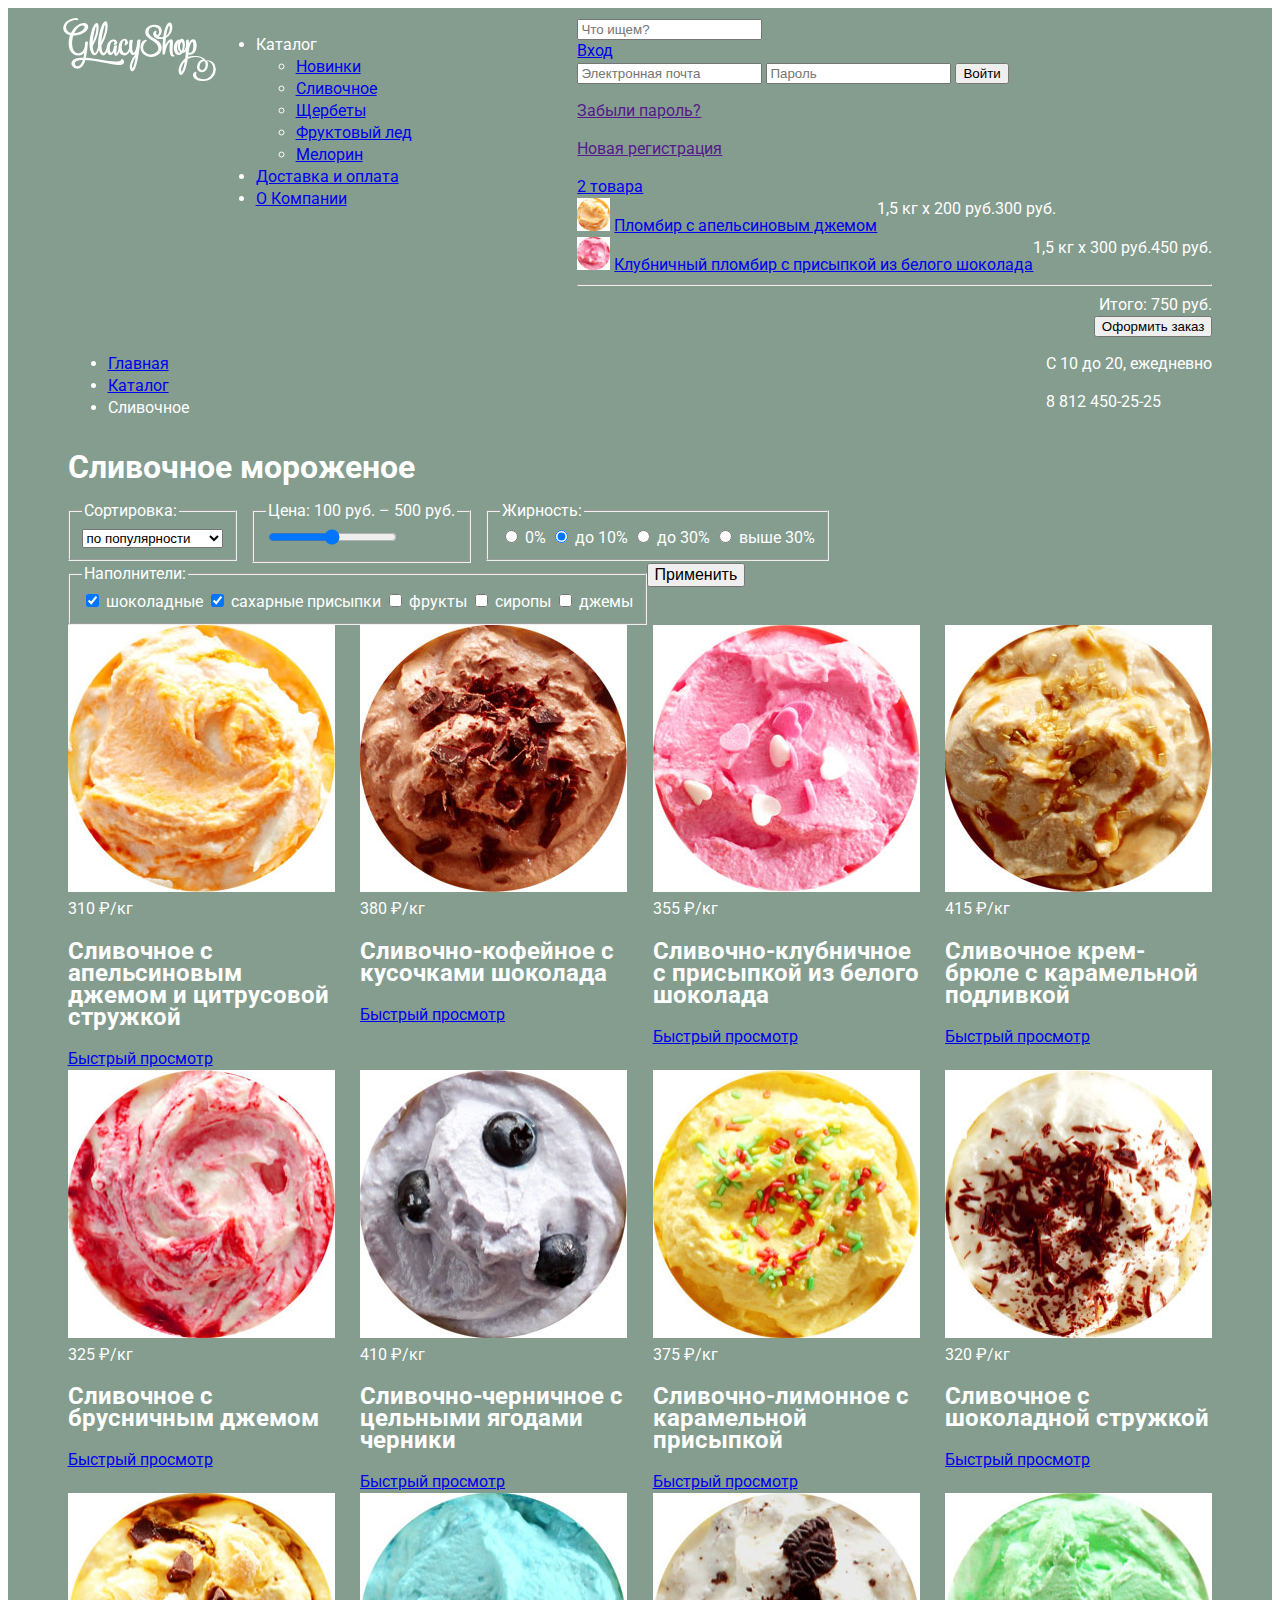
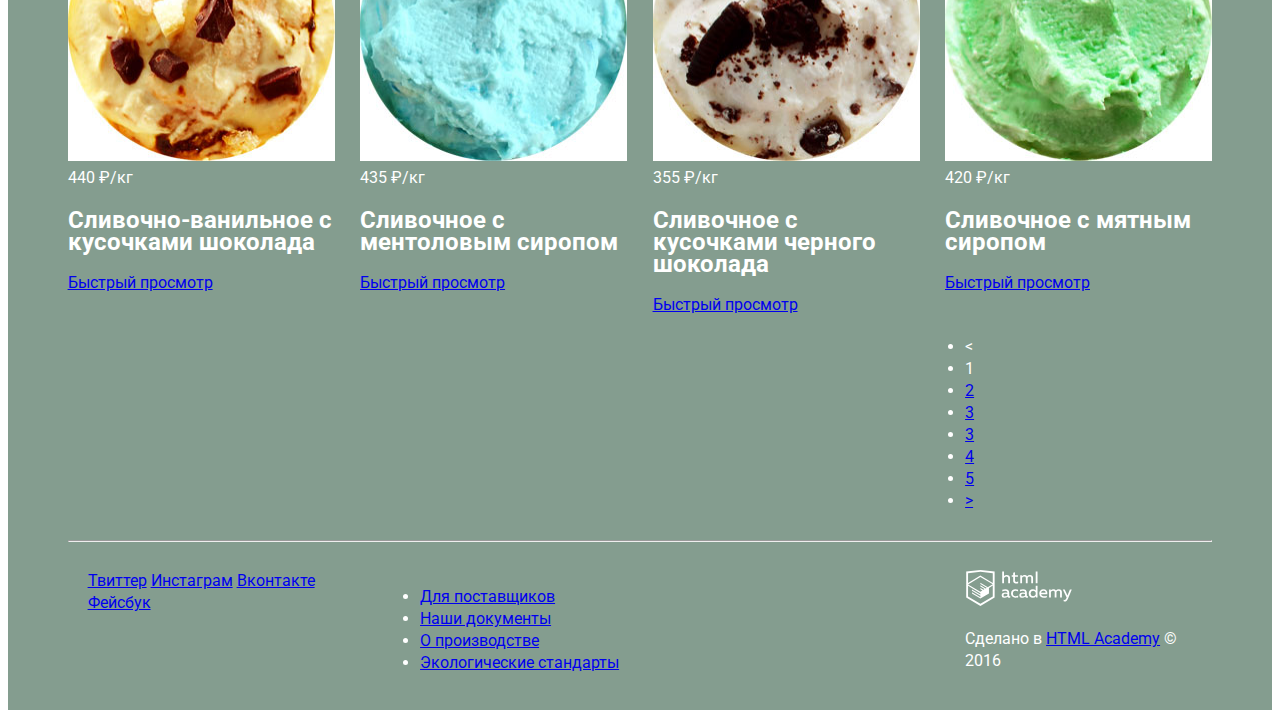
==== commit 79153ecd: "Блоки формы сделал через col" ====
--- a/catalog.html
+++ b/catalog.html
@@ -4,9 +4,11 @@
 <head>
   <meta charset="utf-8">
   <title>Мороженое Глейси - Каталог - Сливочное мороженное</title>
+  <meta name="description" content="Каталог сливочного мороженного Глейси">
+  <link href="https://fonts.googleapis.com/css?family=Roboto:400,500,700,900" rel="stylesheet">
   <link href="css/style.css" rel="stylesheet">
-  <link href="https://fonts.googleapis.com/css?family=Roboto:400,500,700,900" rel="stylesheet">
-  <meta name="description" content="Каталог сливочного мороженного Глейси">
+  <link href="css/normalize.css" rel="stylesheet">
+  <link href="img/favicon.ico" rel="shortcut icon" type="image/x-icon">
 </head>
 
 <body>
@@ -18,105 +20,120 @@
 
       <!-- begin main-header -->
       <header class="main-header">
-        <div class="header-logo">
-          <a href="/">
-            <img src="img/logo-gllacyshop.svg" width="153" height="63" alt="Gllacy Shop">
-          </a>
-        </div>
-        <nav class="main-menu">
-          <ul>
-            <li class="main-menu-active">
-              Каталог
-              <ul>
-                <li>
-                  <a href="#">Новинки</a>
-                </li>
-                <li>
-                  <a href="#">Сливочное</a>
-                </li>
-                <li>
-                  <a href="#">Щербеты</a>
-                </li>
-                <li>
-                  <a href="#">Фруктовый лед</a>
-                </li>
-                <li>
-                  <a href="#">Мелорин</a>
-                </li>
-              </ul>
-            </li>
-            <li>
-              <a href="#">Доставка и оплата</a>
-            </li>
-            <li>
-              <a href="#">О Компании</a>
-            </li>
-          </ul>
-        </nav>
-        <div class="header-buttons">
-          <div class="search">
-            <a href="#" class="button-search"></a>
-            <div class="search-form">
-              <form action="https://echo.htmlacademy.ru" method="post">
-                <input type="search" name="search" placeholder="Что ищем?">
-              </form>
-            </div>
-          </div>
-          <div class="user-block">
-            <a href="#" class="login">Вход</a>
-            <div class="login-form">
-              <form action="https://echo.htmlacademy.ru" method="post">
-                <input type="email" name="email" placeholder="Электронная почта" required>
-                <input type="text" name="password" placeholder="Пароль" required>
-                <button type="submit" value="Войти">Войти</button>
-              </form>
-              <div class="reg-links">
-                <p>
-                  <a href="">Забыли пароль?</a>
-                </p>
-                <p>
-                  <a href="">Новая регистрация</a>
-                </p>
+        <div class="row">
+          <nav>
+            <div class="header-logo to-left">
+              <a href="/">
+                <img src="img/logo-gllacyshop.svg" width="153" height="63" alt="Gllacy Shop">
+              </a>
+            </div>
+            <ul class="main-menu to-left">
+              <li class="main-menu-active">
+                Каталог
+                <ul>
+                  <li>
+                    <a href="#">Новинки</a>
+                  </li>
+                  <li>
+                    <a href="#">Сливочное</a>
+                  </li>
+                  <li>
+                    <a href="#">Щербеты</a>
+                  </li>
+                  <li>
+                    <a href="#">Фруктовый лед</a>
+                  </li>
+                  <li>
+                    <a href="#">Мелорин</a>
+                  </li>
+                </ul>
+              </li>
+              <li>
+                <a href="#">Доставка и оплата</a>
+              </li>
+              <li>
+                <a href="#">О Компании</a>
+              </li>
+            </ul>
+          </nav>
+          <div class="header-buttons to-right">
+            <div class="search">
+              <a href="#" class="button-search"></a>
+              <div class="search-form">
+                <form action="https://echo.htmlacademy.ru" method="post">
+                  <input type="search" name="search" placeholder="Что ищем?">
+                </form>
               </div>
             </div>
-          </div>
-          <div class="cart cart-with-item">
-            <a href="#">2 товара</a>
-            <div class="cart-block">
-              <div class="cart-item">
-                <div class="close-cart-item">
-                  <a href="#"></a>
-                </div>
-                <div class="cart-item-name">
-                  <a href="#"><img src="img/ice-cream/ice-cream-1.jpg" class="cart-item-image" width="33" height="33" alt="Пломбир с апельсиновым джемом"></a>
-                  <a href="#">Пломбир с апельсиновым джемом</a>
-                </div>
-                <div class="cart-price-perkg">
-                  1,5 кг х <span>200 руб.</span>
-                </div>
-                <div class="cart-item-price">
-                  300 руб.
+            <div class="user-block">
+              <a href="#" class="login">Вход</a>
+              <div class="login-form">
+                <form action="https://echo.htmlacademy.ru" method="post">
+                  <input type="email" name="email" placeholder="Электронная почта" required>
+                  <input type="text" name="password" placeholder="Пароль" required>
+                  <button type="submit" value="Войти">Войти</button>
+                </form>
+                <div class="reg-links">
+                  <p>
+                    <a href="">Забыли пароль?</a>
+                  </p>
+                  <p>
+                    <a href="">Новая регистрация</a>
+                  </p>
                 </div>
               </div>
-              <div class="cart-item">
-                <div class="close-cart-item">
-                  <a href="#"></a>
+            </div>
+            <div class="cart cart-with-item">
+              <a href="#">2 товара</a>
+              <div class="cart-block">
+                <div class="cart-item clearfix">
+                  <div class="close-cart-item to-left">
+                    <a href="#"></a>
+                  </div>
+                  <div class="cart-item-name to-left">
+                    <a href="#"><img src="img/ice-cream/ice-cream-1.jpg" class="cart-item-image" width="33" height="33" alt="Пломбир с апельсиновым джемом"></a>
+                    <a href="#">Пломбир с апельсиновым джемом</a>
+                  </div>
+                  <div class="cart-price-perkg to-left">
+                    1,5 кг х <span>200 руб.</span>
+                  </div>
+                  <div class="cart-item-price to-left">
+                    300 руб.
+                  </div>
                 </div>
-                <div class="cart-item-name">
-                  <a href="#"><img src="img/ice-cream/ice-cream-3.jpg" class="cart-item-image" width="33" height="33" alt="Клубничный пломбир с присыпкой из белого шоколада"></a>
-                  <a href="#">Клубничный пломбир с присыпкой из белого шоколада</a>
+                <div class="cart-item clearfix">
+                  <div class="close-cart-item to-left">
+                    <a href="#"></a>
+                  </div>
+                  <div class="cart-item-name to-left">
+                    <a href="#"><img src="img/ice-cream/ice-cream-3.jpg" class="cart-item-image" width="33" height="33" alt="Клубничный пломбир с присыпкой из белого шоколада"></a>
+                    <a href="#">Клубничный пломбир с присыпкой из белого шоколада</a>
+                  </div>
+                  <div class="cart-price-perkg to-left">
+                    1,5 кг х <span>300 руб.</span>
+                  </div>
+                  <div class="cart-item-price to-left">
+                    450 руб.
+                  </div>
                 </div>
-                <div class="cart-price-perkg">
-                  1,5 кг х <span>300 руб.</span>
+                <hr>
+                <div class="clearfix">
+                  <div class="cart-total-price to-right">Итого: 750 руб.</div>
                 </div>
-                <div class="cart-item-price">
-                  450 руб.
-                </div>
+                <button class="to-right" type="submit" value="Оформить заказ">Оформить заказ</button>
               </div>
-              <hr>
-              <div class="cart-total-price">Итого: 750 руб.</div>
-              <button type="submit" value="Оформить заказ">Оформить заказ</button>
-            </div>
+            </div>
+          </div>
+        </div>
+        <div class="row">
+          <ul class="breadcrumbs to-left">
+            <li><a href="/">Главная</a></li>
+            <li><a href="catalog.html">Каталог</a></li>
+            <li>Сливочное</li>
+          </ul>
+          <div class="header-contact-block to-right">
+            <p class="header-schedule">С 10 до 20, ежедневно</p>
+            <p class="header-phone">8 812 450-25-25</p>
           </div>
         </div>
       </header>
@@ -124,15 +141,12 @@
 
       <!-- start main -->
       <div clas="main">
-        <ul class="breadcrumbs">
-          <li><a href="/">Главная</a></li>
-          <li><a href="catalog.html">Каталог</a></li>
-          <li>Сливочное</li>
-        </ul>
-        <h1 class="page-heading">Сливочное мороженое</h1>
-        <aside class="filters">
+        <div class="row">
+          <h1 class="page-heading">Сливочное мороженое</h1>
+        </div>
+        <aside class="filters row-inline">
           <form action="https://echo.htmlacademy.ru" method="post">
-            <fieldset>
+            <fieldset class="col">
               <legend>Сортировка:</legend>
               <select id="sort">
                 <option value="popular">по популярности</option>
@@ -141,11 +155,11 @@
                 <option value="fatness">по жирности</option>
               </select>
             </fieldset>
-            <fieldset>
+            <fieldset class="col">
               <legend>Цена: 100 руб. – 500 руб.</legend>
               <input type="range" min="0" max="800" step="10">
             </fieldset>
-            <fieldset>
+            <fieldset class="col">
               <legend>Жирность:</legend>
               <input name="fatness" type="radio" value="0" id="zero">
               <label for="zero">0%</label>
@@ -156,7 +170,7 @@
               <input name="fatness" type="radio" value="more 30" id="more-thirty">
               <label for="more-thirty">выше 30%</label>
             </fieldset>
-            <fieldset>
+            <fieldset class="col">
               <legend>Наполнители:</legend>
               <input type="checkbox" value="шоколадные" id="chocolate" checked>
               <label for="chocolate">шоколадные</label>
@@ -172,11 +186,11 @@
             <button type="submit" value="Применить">Применить</button>
           </form>
         </aside>
-        <div class="items-list">
-          <article class="catalog-item">
-            <div class="catalog-image-wrapper">
-              <a href="#">
-                <img src="img/ice-cream/ice-cream-1.jpg" width="267" height="267" alt="Сливочное с апельсиновым джемом и цитрусовой стружкой">
+        <div class="items-list row-inline">
+          <article class="catalog-item col s-4">
+            <div class="catalog-image-wrapper">
+              <a href="#">
+                <img src="img/ice-cream/ice-cream-1.jpg" width="100%" height="100%" alt="Сливочное с апельсиновым джемом и цитрусовой стружкой">
               </a>
               <div class="item-price">310 &#8381;/кг</div>
             </div>
@@ -185,10 +199,10 @@
               <a href="#">Быстрый просмотр</a>
             </div>
           </article>
-          <article class="catalog-item">
-            <div class="catalog-image-wrapper">
-              <a href="#">
-                <img src="img/ice-cream/ice-cream-2.jpg" width="267" height="267" alt="Сливочно-кофейное с кусочками шоколада">
+          <article class="catalog-item col s-4">
+            <div class="catalog-image-wrapper">
+              <a href="#">
+                <img src="img/ice-cream/ice-cream-2.jpg" width="100%" height="100%" alt="Сливочно-кофейное с кусочками шоколада">
               </a>
               <div class="item-price">380 &#8381;/кг</div>
             </div>
@@ -197,10 +211,10 @@
               <a href="#">Быстрый просмотр</a>
             </div>
           </article>
-          <article class="catalog-item">
-            <div class="catalog-image-wrapper">
-              <a href="#">
-                <img src="img/ice-cream/ice-cream-3.jpg" width="267" height="267" alt="Сливочно-клубничное с присыпкой из белого шоколада">
+          <article class="catalog-item col s-4">
+            <div class="catalog-image-wrapper">
+              <a href="#">
+                <img src="img/ice-cream/ice-cream-3.jpg" width="100%" height="100%" alt="Сливочно-клубничное с присыпкой из белого шоколада">
               </a>
               <div class="item-price">355 &#8381;/кг</div>
             </div>
@@ -209,10 +223,10 @@
               <a href="#">Быстрый просмотр</a>
             </div>
           </article>
-          <article class="catalog-item">
-            <div class="catalog-image-wrapper">
-              <a href="#">
-                <img src="img/ice-cream/ice-cream-4.jpg" width="267" height="267" alt="Сливочное крем-брюле с карамельной подливкой">
+          <article class="catalog-item col s-4">
+            <div class="catalog-image-wrapper">
+              <a href="#">
+                <img src="img/ice-cream/ice-cream-4.jpg" width="100%" height="100%" alt="Сливочное крем-брюле с карамельной подливкой">
               </a>
               <div class="item-price">415 &#8381;/кг</div>
             </div>
@@ -221,10 +235,10 @@
               <a href="#">Быстрый просмотр</a>
             </div>
           </article>
-          <article class="catalog-item">
-            <div class="catalog-image-wrapper">
-              <a href="#">
-                <img src="img/ice-cream/ice-cream-5.jpg" width="267" height="267" alt="Сливочное с брусничным джемом">
+          <article class="catalog-item col s-4">
+            <div class="catalog-image-wrapper">
+              <a href="#">
+                <img src="img/ice-cream/ice-cream-5.jpg" width="100%" height="100%" alt="Сливочное с брусничным джемом">
               </a>
               <div class="item-price">325 &#8381;/кг</div>
             </div>
@@ -233,10 +247,10 @@
               <a href="#">Быстрый просмотр</a>
             </div>
           </article>
-          <article class="catalog-item">
-            <div class="catalog-image-wrapper">
-              <a href="#">
-                <img src="img/ice-cream/ice-cream-6.jpg" width="267" height="267" alt="Сливочно-черничное с цельными ягодами черники">
+          <article class="catalog-item col s-4">
+            <div class="catalog-image-wrapper">
+              <a href="#">
+                <img src="img/ice-cream/ice-cream-6.jpg" width="100%" height="100%" alt="Сливочно-черничное с цельными ягодами черники">
               </a>
               <div class="item-price">410 &#8381;/кг</div>
             </div>
@@ -245,10 +259,10 @@
             Быстрый просмотр</a>
             </div>
           </article>
-          <article class="catalog-item">
-            <div class="catalog-image-wrapper">
-              <a href="#">
-                <img src="img/ice-cream/ice-cream-7.jpg" width="267" height="267" alt="Сливочно-лимонное с карамельной присыпкой">
+          <article class="catalog-item col s-4">
+            <div class="catalog-image-wrapper">
+              <a href="#">
+                <img src="img/ice-cream/ice-cream-7.jpg" width="100%" height="100%" alt="Сливочно-лимонное с карамельной присыпкой">
               </a>
               <div class="item-price">375 &#8381;/кг</div>
             </div>
@@ -257,10 +271,10 @@
               <a href="#">Быстрый просмотр</a>
             </div>
           </article>
-          <article class="catalog-item">
-            <div class="catalog-image-wrapper">
-              <a href="#">
-                <img src="img/ice-cream/ice-cream-8.jpg" width="267" height="267" alt="Сливочное с шоколадной стружкой">
+          <article class="catalog-item col s-4">
+            <div class="catalog-image-wrapper">
+              <a href="#">
+                <img src="img/ice-cream/ice-cream-8.jpg" width="100%" height="100%" alt="Сливочное с шоколадной стружкой">
               </a>
               <div class="item-price">320 &#8381;/кг</div>
             </div>
@@ -269,10 +283,10 @@
               <a href="#">Быстрый просмотр</a>
             </div>
           </article>
-          <article class="catalog-item">
-            <div class="catalog-image-wrapper">
-              <a href="#">
-                <img src="img/ice-cream/ice-cream-9.jpg" width="267" height="267" alt="Сливочно-ванильное с кусочками шоколада">
+          <article class="catalog-item col s-4">
+            <div class="catalog-image-wrapper">
+              <a href="#">
+                <img src="img/ice-cream/ice-cream-9.jpg" width="100%" height="100%" alt="Сливочно-ванильное с кусочками шоколада">
               </a>
               <div class="item-price">440 &#8381;/кг</div>
             </div>
@@ -281,10 +295,10 @@
               <a href="#">Быстрый просмотр</a>
             </div>
           </article>
-          <article class="catalog-item">
-            <div class="catalog-image-wrapper">
-              <a href="#">
-                <img src="img/ice-cream/ice-cream-10.jpg" width="267" height="267" alt="Сливочноe с ментоловым сиропом">
+          <article class="catalog-item col s-4">
+            <div class="catalog-image-wrapper">
+              <a href="#">
+                <img src="img/ice-cream/ice-cream-10.jpg" width="100%" height="100%" alt="Сливочноe с ментоловым сиропом">
               </a>
               <div class="item-price">435 &#8381;/кг</div>
             </div>
@@ -293,10 +307,10 @@
               <a href="#">Быстрый просмотр</a>
             </div>
           </article>
-          <article class="catalog-item">
-            <div class="catalog-image-wrapper">
-              <a href="#">
-                <img src="img/ice-cream/ice-cream-11.jpg" width="267" height="267" alt="Сливочное с кусочками черного шоколада">
+          <article class="catalog-item col s-4">
+            <div class="catalog-image-wrapper">
+              <a href="#">
+                <img src="img/ice-cream/ice-cream-11.jpg" width="100%" height="100%" alt="Сливочное с кусочками черного шоколада">
               </a>
               <div class="item-price">355 &#8381;/кг</div>
             </div>
@@ -305,10 +319,10 @@
               <a href="#">Быстрый просмотр</a>
             </div>
           </article>
-          <article class="catalog-item">
-            <div class="catalog-image-wrapper">
-              <a href="#">
-                <img src="img/ice-cream/ice-cream-12.jpg" width="267" height="267" alt="Сливочное с мятным сиропом">
+          <article class="catalog-item col s-4">
+            <div class="catalog-image-wrapper">
+              <a href="#">
+                <img src="img/ice-cream/ice-cream-12.jpg" width="100%" height="100%" alt="Сливочное с мятным сиропом">
               </a>
               <div class="item-price">420 &#8381;/кг</div>
             </div>
@@ -317,42 +331,49 @@
               <a href="#">Быстрый просмотр</a>
             </div>
           </article>
-          <ul class="pagnition">
-            <li class="pagnition-active">
-              1
-            </li>
-            <li>
-              <a href="#">2</a>
-            </li>
-            <li>
-              <a href="#">3</a>
-            </li>
-            <li>
-              <a href="#">3</a>
-            </li>
-            <li>
-              <a href="#">4</a>
-            </li>
-            <li>
-              <a href="#">5</a>
-            </li>
-            <li>
-              <a href="#">></a>
-            </li>
+        </div>
+        <div class="row">
+          <ul class="pagnition col s-4 to-right">
+            <li class="not-active">
+              < </li>
+                <li class="pagnition-active">
+                  1
+                </li>
+                <li>
+                  <a href="#">2</a>
+                </li>
+                <li>
+                  <a href="#">3</a>
+                </li>
+                <li>
+                  <a href="#">3</a>
+                </li>
+                <li>
+                  <a href="#">4</a>
+                </li>
+                <li>
+                  <a href="#">5</a>
+                </li>
+                <li>
+                  <a href="#">></a>
+                </li>
           </ul>
+        </div>
+        <div class="row">
+          <hr class="separator">
         </div>
       </div>
       <!-- end main -->
 
       <!-- begin footer -->
-      <footer class="main-footer">
-        <div class="footer-social">
+      <footer class="main-footer row">
+        <div class="footer-social col s-4">
           <a class="social-btn social-btn-twit" href="#">Твиттер</a>
           <a class="social-btn social-btn-inst" href="#">Инстаграм</a>
           <a class="social-btn social-btn-vk" href="#">Вконтакте</a>
           <a class="social-btn social-btn-fb" href="#">Фейсбук</a>
         </div>
-        <div class="footer-menu">
+        <div class="footer-menu col s-2">
           <ul>
             <li><a class="" href="#">Для поставщиков</a></li>
             <li><a class="" href="#">Наши документы</a></li>
@@ -360,7 +381,7 @@
             <li><a class="" href="#">Экологические стандарты</a></li>
           </ul>
         </div>
-        <div class="footer-copyright">
+        <div class="footer-copyright col s-4 to-right">
           <a href="https://htmlacademy.ru">
             <img src="img/logo-htmlacademy.svg" width="108" height="36" alt="HTML Academy">
           </a>
--- a/css/style.css
+++ b/css/style.css
@@ -1,20 +1,134 @@
 body {
-  font-family: "Roboto", Tahoma, sans-serif;
+  font-weight: normal;
   font-size: 16px;
   line-height: 22px;
-  font-weight: normal;
-  color: #fff;
+  font-family: "Roboto", Tahoma, sans-serif;
+  color: #ffffff;
 }
 
+/*-- begin page grid --*/
+
+.page-wrapper {
+  background-color: #849d8f;
+}
+.wrapper {
+  max-width: 1200px;
+  min-width: 900px;
+  margin: 0 auto;
+}
+.row, .row-inline {
+  padding: 0 2.3%;
+}
+.filters .col {
+  margin: 0;
+  margin-right: 15px;
+}
+.row::after {
+  content: '';
+  display: table;
+  clear: both;
+}
+.row-inline {
+  font-size: 0;
+}
+.row-inline::after {
+  display: none;
+}
+.col {
+  float: left;
+  box-sizing: border-box;
+  margin: 0 1.1%;
+}
+.row .col {
+  padding: 20px;
+}
+.row-inline .col {
+  float: none;
+  display: inline-block;
+  vertical-align: top;
+  font-size: 16px;
+}
+.row .col:first-child, .row-inline .col:first-child, .row-inline .col:nth-child(4n+1) {
+  margin-left: 0;
+}
+.row .col:last-child, .row-inline .col:last-child, .row-inline .col:nth-child(4n) {
+  margin-right: 0;
+}
+.s-2 {
+  width: 48.9%;
+}
+.s-4 {
+  width: 23.35%;
+}
+.to-left {
+  float: left;
+}
+.to-right {
+  float: right;
+}
+.text-left {
+  text-align: left;
+}
+.text-right {
+  text-align: right;
+}
+.text-center {
+  text-align: center;
+}
+.clearfix::after {
+  content: '';
+  display: table;
+  clear: both;
+}
+.filters fieldset, .filters button {
+  font-size: 16px;
+  display: inline-block;
+  vertical-align: top;
+}
+
+/*-- end page grid --*/
+
+
+/*-- begin design elements--*/
+
+.main-header {
+  padding-top: 10px;
+}
+.header-logo {
+  margin-left: -5px;
+}
+.promo-1 {
+  background: url("../img/pictures/promo-1.jpg") no-repeat;
+}
+.promo-2 {
+  background: url("../img/pictures/promo-2.jpg") no-repeat;
+}
+.catalog-item img {
+  width: 100%;
+}
+.promo-1, .promo-2, .main-about-us, .blog-news, .subscribe-form {
+  padding: 20px;
+  border-radius: 15px;
+}
+.filters {
+  font-size: 0;
+}
+
+/*-- end design elements--*/
+
+
+/*--begin headings --*/
+
 .main-about-us h1 {
+  font-weight: 500;
   font-size: 24px;
   line-height: 30px;
-  font-weight: 500;
   color: #323232;
 }
-
 .slide h2 {
+  font-weight: 900;
   font-size: 60px;
   line-height: 60px;
-  font-weight: 900;
 }
+
+/*--end headings --*/
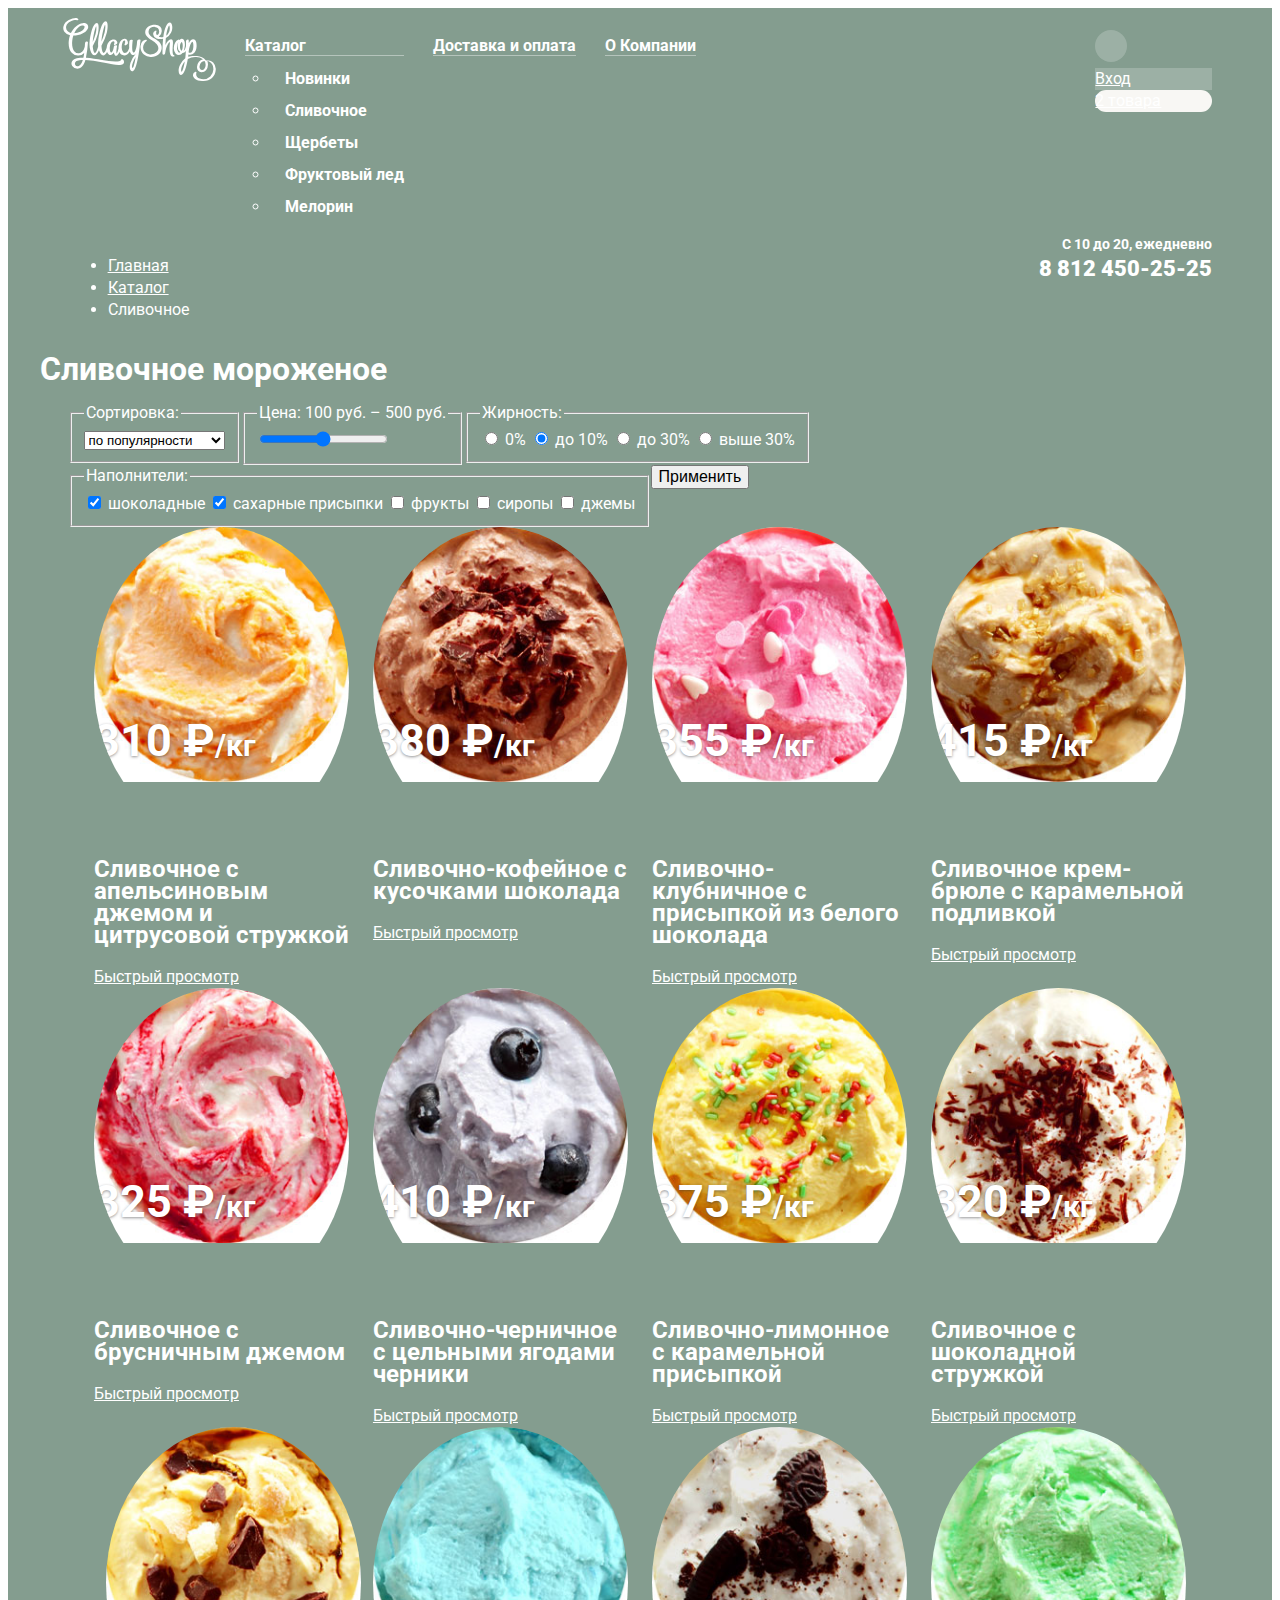
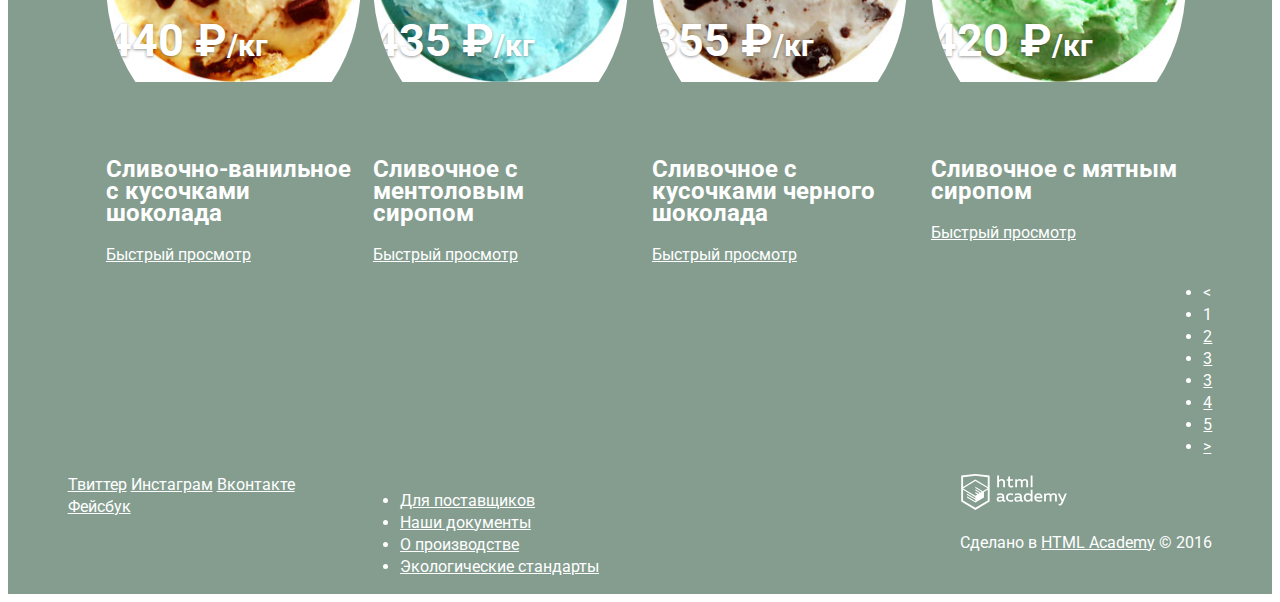
==== commit 0259a4e7: "Декоративные элементы главная" ====
--- a/catalog.html
+++ b/catalog.html
@@ -5,9 +5,9 @@
   <meta charset="utf-8">
   <title>Мороженое Глейси - Каталог - Сливочное мороженное</title>
   <meta name="description" content="Каталог сливочного мороженного Глейси">
+  <link href="css/normalize.css" rel="stylesheet">
+  <link href="css/style.css" rel="stylesheet">
   <link href="https://fonts.googleapis.com/css?family=Roboto:400,500,700,900" rel="stylesheet">
-  <link href="css/style.css" rel="stylesheet">
-  <link href="css/normalize.css" rel="stylesheet">
   <link href="img/favicon.ico" rel="shortcut icon" type="image/x-icon">
 </head>
 
@@ -21,15 +21,15 @@
       <!-- begin main-header -->
       <header class="main-header">
         <div class="row">
-          <nav>
-            <div class="header-logo to-left">
-              <a href="/">
+          <nav class="main-nav">
+            <div class="header-logo">
+              <a href="index.html">
                 <img src="img/logo-gllacyshop.svg" width="153" height="63" alt="Gllacy Shop">
               </a>
             </div>
-            <ul class="main-menu to-left">
-              <li class="main-menu-active">
-                Каталог
+            <ul class="main-menu">
+              <li>
+                <a href="#">Каталог</a>
                 <ul>
                   <li>
                     <a href="#">Новинки</a>
@@ -56,18 +56,18 @@
               </li>
             </ul>
           </nav>
-          <div class="header-buttons to-right">
+          <div class="header-buttons clearfix">
             <div class="search">
               <a href="#" class="button-search"></a>
-              <div class="search-form">
+              <!-- <div class="search-form">
                 <form action="https://echo.htmlacademy.ru" method="post">
                   <input type="search" name="search" placeholder="Что ищем?">
                 </form>
-              </div>
+              </div> -->
             </div>
             <div class="user-block">
               <a href="#" class="login">Вход</a>
-              <div class="login-form">
+              <!-- <div class="login-form">
                 <form action="https://echo.htmlacademy.ru" method="post">
                   <input type="email" name="email" placeholder="Электронная почта" required>
                   <input type="text" name="password" placeholder="Пароль" required>
@@ -81,52 +81,52 @@
                     <a href="">Новая регистрация</a>
                   </p>
                 </div>
-              </div>
+              </div> -->
             </div>
             <div class="cart cart-with-item">
               <a href="#">2 товара</a>
-              <div class="cart-block">
+              <!-- <div class="cart-block">
                 <div class="cart-item clearfix">
-                  <div class="close-cart-item to-left">
+                  <div class="close-cart-item">
                     <a href="#"></a>
                   </div>
-                  <div class="cart-item-name to-left">
+                  <div class="cart-item-name">
                     <a href="#"><img src="img/ice-cream/ice-cream-1.jpg" class="cart-item-image" width="33" height="33" alt="Пломбир с апельсиновым джемом"></a>
                     <a href="#">Пломбир с апельсиновым джемом</a>
                   </div>
-                  <div class="cart-price-perkg to-left">
+                  <div class="cart-price-perkg">
                     1,5 кг х <span>200 руб.</span>
                   </div>
-                  <div class="cart-item-price to-left">
+                  <div class="cart-item-price">
                     300 руб.
                   </div>
                 </div>
                 <div class="cart-item clearfix">
-                  <div class="close-cart-item to-left">
+                  <div class="close-cart-item">
                     <a href="#"></a>
                   </div>
-                  <div class="cart-item-name to-left">
+                  <div class="cart-item-name">
                     <a href="#"><img src="img/ice-cream/ice-cream-3.jpg" class="cart-item-image" width="33" height="33" alt="Клубничный пломбир с присыпкой из белого шоколада"></a>
                     <a href="#">Клубничный пломбир с присыпкой из белого шоколада</a>
                   </div>
-                  <div class="cart-price-perkg to-left">
+                  <div class="cart-price-perkg">
                     1,5 кг х <span>300 руб.</span>
                   </div>
-                  <div class="cart-item-price to-left">
+                  <div class="cart-item-price">
                     450 руб.
                   </div>
                 </div>
                 <hr>
                 <div class="clearfix">
-                  <div class="cart-total-price to-right">Итого: 750 руб.</div>
+                  <div class="cart-total-price">Итого: 750 руб.</div>
                 </div>
                 <button class="to-right" type="submit" value="Оформить заказ">Оформить заказ</button>
-              </div>
+              </div> -->
             </div>
           </div>
         </div>
         <div class="row">
-          <ul class="breadcrumbs to-left">
+          <ul class="breadcrumbs">
             <li><a href="/">Главная</a></li>
             <li><a href="catalog.html">Каталог</a></li>
             <li>Сливочное</li>
@@ -141,199 +141,223 @@
 
       <!-- start main -->
       <div clas="main">
-        <div class="row">
-          <h1 class="page-heading">Сливочное мороженое</h1>
-        </div>
-        <aside class="filters row-inline">
-          <form action="https://echo.htmlacademy.ru" method="post">
-            <fieldset class="col">
-              <legend>Сортировка:</legend>
-              <select id="sort">
-                <option value="popular">по популярности</option>
-                <option value="cheap">сначала недорогие</option>
-                <option value="expensive">сначала дорогие</option>
-                <option value="fatness">по жирности</option>
-              </select>
-            </fieldset>
-            <fieldset class="col">
-              <legend>Цена: 100 руб. – 500 руб.</legend>
-              <input type="range" min="0" max="800" step="10">
-            </fieldset>
-            <fieldset class="col">
-              <legend>Жирность:</legend>
-              <input name="fatness" type="radio" value="0" id="zero">
-              <label for="zero">0%</label>
-              <input name="fatness" type="radio" value="10" id="ten" checked>
-              <label for="ten">до 10%</label>
-              <input name="fatness" type="radio" value="30" id="thirty">
-              <label for="thirty">до 30%</label>
-              <input name="fatness" type="radio" value="more 30" id="more-thirty">
-              <label for="more-thirty">выше 30%</label>
-            </fieldset>
-            <fieldset class="col">
-              <legend>Наполнители:</legend>
-              <input type="checkbox" value="шоколадные" id="chocolate" checked>
-              <label for="chocolate">шоколадные</label>
-              <input type="checkbox" value="сахарные присыпки" id="sugar" checked>
-              <label for="sugar">сахарные присыпки</label>
-              <input type="checkbox" value="фрукты" id="fruit">
-              <label for="fruit">фрукты</label>
-              <input type="checkbox" value="сиропы" id="syrup">
-              <label for="syrup">сиропы</label>
-              <input type="checkbox" value="джемы" id="jam">
-              <label for="jam">джемы</label>
-            </fieldset>
-            <button type="submit" value="Применить">Применить</button>
-          </form>
-        </aside>
-        <div class="items-list row-inline">
-          <article class="catalog-item col s-4">
-            <div class="catalog-image-wrapper">
-              <a href="#">
-                <img src="img/ice-cream/ice-cream-1.jpg" width="100%" height="100%" alt="Сливочное с апельсиновым джемом и цитрусовой стружкой">
-              </a>
-              <div class="item-price">310 &#8381;/кг</div>
-            </div>
-            <h2>Сливочное с апельсиновым джемом и цитрусовой стружкой</h2>
-            <div class="item-button">
-              <a href="#">Быстрый просмотр</a>
-            </div>
-          </article>
-          <article class="catalog-item col s-4">
-            <div class="catalog-image-wrapper">
-              <a href="#">
-                <img src="img/ice-cream/ice-cream-2.jpg" width="100%" height="100%" alt="Сливочно-кофейное с кусочками шоколада">
-              </a>
-              <div class="item-price">380 &#8381;/кг</div>
-            </div>
-            <h2>Сливочно-кофейное с кусочками шоколада</h2>
-            <div class="item-button">
-              <a href="#">Быстрый просмотр</a>
-            </div>
-          </article>
-          <article class="catalog-item col s-4">
-            <div class="catalog-image-wrapper">
-              <a href="#">
-                <img src="img/ice-cream/ice-cream-3.jpg" width="100%" height="100%" alt="Сливочно-клубничное с присыпкой из белого шоколада">
-              </a>
-              <div class="item-price">355 &#8381;/кг</div>
-            </div>
-            <h2>Сливочно-клубничное с присыпкой из белого шоколада</h2>
-            <div class="item-button">
-              <a href="#">Быстрый просмотр</a>
-            </div>
-          </article>
-          <article class="catalog-item col s-4">
-            <div class="catalog-image-wrapper">
-              <a href="#">
-                <img src="img/ice-cream/ice-cream-4.jpg" width="100%" height="100%" alt="Сливочное крем-брюле с карамельной подливкой">
-              </a>
-              <div class="item-price">415 &#8381;/кг</div>
-            </div>
-            <h2>Сливочное крем-брюле с карамельной подливкой</h2>
-            <div class="item-button">
-              <a href="#">Быстрый просмотр</a>
-            </div>
-          </article>
-          <article class="catalog-item col s-4">
-            <div class="catalog-image-wrapper">
-              <a href="#">
-                <img src="img/ice-cream/ice-cream-5.jpg" width="100%" height="100%" alt="Сливочное с брусничным джемом">
-              </a>
-              <div class="item-price">325 &#8381;/кг</div>
-            </div>
-            <h2>Сливочное с брусничным джемом</h2>
-            <div class="item-button">
-              <a href="#">Быстрый просмотр</a>
-            </div>
-          </article>
-          <article class="catalog-item col s-4">
-            <div class="catalog-image-wrapper">
-              <a href="#">
-                <img src="img/ice-cream/ice-cream-6.jpg" width="100%" height="100%" alt="Сливочно-черничное с цельными ягодами черники">
-              </a>
-              <div class="item-price">410 &#8381;/кг</div>
-            </div>
-            <h2>Сливочно-черничное с цельными ягодами черники</h2>
-            <div class="item-button"><a href="#">
+        <h1 class="page-heading">Сливочное мороженое</h1>
+        <div class="row-inline">
+          <aside class="filters">
+            <form action="https://echo.htmlacademy.ru" method="post">
+              <fieldset class="filter-category">
+                <legend>Сортировка:</legend>
+                <select id="sort">
+                  <option value="popular">по популярности</option>
+                  <option value="cheap">сначала недорогие</option>
+                  <option value="expensive">сначала дорогие</option>
+                  <option value="fatness">по жирности</option>
+                </select>
+              </fieldset>
+              <fieldset class="filter-category">
+                <legend>Цена: 100 руб. – 500 руб.</legend>
+                <input type="range" min="0" max="800" step="10">
+              </fieldset>
+              <fieldset class="filter-category">
+                <legend>Жирность:</legend>
+                <input name="fatness" type="radio" value="0" id="zero">
+                <label for="zero">0%</label>
+                <input name="fatness" type="radio" value="10" id="ten" checked>
+                <label for="ten">до 10%</label>
+                <input name="fatness" type="radio" value="30" id="thirty">
+                <label for="thirty">до 30%</label>
+                <input name="fatness" type="radio" value="more 30" id="more-thirty">
+                <label for="more-thirty">выше 30%</label>
+              </fieldset>
+              <fieldset class="filter-category">
+                <legend>Наполнители:</legend>
+                <input type="checkbox" value="шоколадные" id="chocolate" checked>
+                <label for="chocolate">шоколадные</label>
+                <input type="checkbox" value="сахарные присыпки" id="sugar" checked>
+                <label for="sugar">сахарные присыпки</label>
+                <input type="checkbox" value="фрукты" id="fruit">
+                <label for="fruit">фрукты</label>
+                <input type="checkbox" value="сиропы" id="syrup">
+                <label for="syrup">сиропы</label>
+                <input type="checkbox" value="джемы" id="jam">
+                <label for="jam">джемы</label>
+              </fieldset>
+              <button class="filter-button" type="submit" value="Применить">Применить</button>
+            </form>
+          </aside>
+          <div class="items-list row-inline">
+            <div class="col s-1">
+              <article class="catalog-item">
+                <div class="catalog-image-wrapper">
+                  <a href="#">
+                    <img src="img/ice-cream/ice-cream-1.jpg" width="100%" height="100%" alt="Сливочное с апельсиновым джемом и цитрусовой стружкой">
+                  </a>
+                  <div class="item-price">310 &#8381;<span>/кг</span></div>
+                </div>
+                <h2>Сливочное с апельсиновым джемом и цитрусовой стружкой</h2>
+                <div class="item-button">
+                  <a href="#">Быстрый просмотр</a>
+                </div>
+              </article>
+            </div>
+            <div class="col s-1">
+              <article class="catalog-item">
+                <div class="catalog-image-wrapper">
+                  <a href="#">
+                    <img src="img/ice-cream/ice-cream-2.jpg" width="100%" height="100%" alt="Сливочно-кофейное с кусочками шоколада">
+                  </a>
+                  <div class="item-price">380 &#8381;<span>/кг</span></div>
+                </div>
+                <h2>Сливочно-кофейное с кусочками шоколада</h2>
+                <div class="item-button">
+                  <a href="#">Быстрый просмотр</a>
+                </div>
+              </article>
+            </div>
+            <div class="col s-1">
+              <article class="catalog-item">
+                <div class="catalog-image-wrapper">
+                  <a href="#">
+                    <img src="img/ice-cream/ice-cream-3.jpg" width="100%" height="100%" alt="Сливочно-клубничное с присыпкой из белого шоколада">
+                  </a>
+                  <div class="item-price">355 &#8381;<span>/кг</span></div>
+                </div>
+                <h2>Сливочно-клубничное с присыпкой из белого шоколада</h2>
+                <div class="item-button">
+                  <a href="#">Быстрый просмотр</a>
+                </div>
+              </article>
+            </div>
+            <div class="col s-1">
+              <article class="catalog-item">
+                <div class="catalog-image-wrapper">
+                  <a href="#">
+                    <img src="img/ice-cream/ice-cream-4.jpg" width="100%" height="100%" alt="Сливочное крем-брюле с карамельной подливкой">
+                  </a>
+                  <div class="item-price">415 &#8381;<span>/кг</span></div>
+                </div>
+                <h2>Сливочное крем-брюле с карамельной подливкой</h2>
+                <div class="item-button">
+                  <a href="#">Быстрый просмотр</a>
+                </div>
+              </article>
+            </div>
+            <div class="col s-1">
+              <article class="catalog-item">
+                <div class="catalog-image-wrapper">
+                  <a href="#">
+                    <img src="img/ice-cream/ice-cream-5.jpg" width="100%" height="100%" alt="Сливочное с брусничным джемом">
+                  </a>
+                  <div class="item-price">325 &#8381;<span>/кг</span></div>
+                </div>
+                <h2>Сливочное с брусничным джемом</h2>
+                <div class="item-button">
+                  <a href="#">Быстрый просмотр</a>
+                </div>
+              </article>
+            </div>
+            <div class="col s-1">
+              <article class="catalog-item">
+                <div class="catalog-image-wrapper">
+                  <a href="#">
+                    <img src="img/ice-cream/ice-cream-6.jpg" width="100%" height="100%" alt="Сливочно-черничное с цельными ягодами черники">
+                  </a>
+                  <div class="item-price">410 &#8381;<span>/кг</span></div>
+                </div>
+                <h2>Сливочно-черничное с цельными ягодами черники</h2>
+                <div class="item-button"><a href="#">
             Быстрый просмотр</a>
-            </div>
-          </article>
-          <article class="catalog-item col s-4">
-            <div class="catalog-image-wrapper">
-              <a href="#">
-                <img src="img/ice-cream/ice-cream-7.jpg" width="100%" height="100%" alt="Сливочно-лимонное с карамельной присыпкой">
-              </a>
-              <div class="item-price">375 &#8381;/кг</div>
-            </div>
-            <h2>Сливочно-лимонное с карамельной присыпкой</h2>
-            <div class="item-button">
-              <a href="#">Быстрый просмотр</a>
-            </div>
-          </article>
-          <article class="catalog-item col s-4">
-            <div class="catalog-image-wrapper">
-              <a href="#">
-                <img src="img/ice-cream/ice-cream-8.jpg" width="100%" height="100%" alt="Сливочное с шоколадной стружкой">
-              </a>
-              <div class="item-price">320 &#8381;/кг</div>
-            </div>
-            <h2>Сливочное с шоколадной стружкой</h2>
-            <div class="item-button">
-              <a href="#">Быстрый просмотр</a>
-            </div>
-          </article>
-          <article class="catalog-item col s-4">
-            <div class="catalog-image-wrapper">
-              <a href="#">
-                <img src="img/ice-cream/ice-cream-9.jpg" width="100%" height="100%" alt="Сливочно-ванильное с кусочками шоколада">
-              </a>
-              <div class="item-price">440 &#8381;/кг</div>
-            </div>
-            <h2>Сливочно-ванильное с кусочками шоколада</h2>
-            <div class="item-button">
-              <a href="#">Быстрый просмотр</a>
-            </div>
-          </article>
-          <article class="catalog-item col s-4">
-            <div class="catalog-image-wrapper">
-              <a href="#">
-                <img src="img/ice-cream/ice-cream-10.jpg" width="100%" height="100%" alt="Сливочноe с ментоловым сиропом">
-              </a>
-              <div class="item-price">435 &#8381;/кг</div>
-            </div>
-            <h2>Сливочноe с ментоловым сиропом</h2>
-            <div class="item-button">
-              <a href="#">Быстрый просмотр</a>
-            </div>
-          </article>
-          <article class="catalog-item col s-4">
-            <div class="catalog-image-wrapper">
-              <a href="#">
-                <img src="img/ice-cream/ice-cream-11.jpg" width="100%" height="100%" alt="Сливочное с кусочками черного шоколада">
-              </a>
-              <div class="item-price">355 &#8381;/кг</div>
-            </div>
-            <h2>Сливочное с кусочками черного шоколада</h2>
-            <div class="item-button">
-              <a href="#">Быстрый просмотр</a>
-            </div>
-          </article>
-          <article class="catalog-item col s-4">
-            <div class="catalog-image-wrapper">
-              <a href="#">
-                <img src="img/ice-cream/ice-cream-12.jpg" width="100%" height="100%" alt="Сливочное с мятным сиропом">
-              </a>
-              <div class="item-price">420 &#8381;/кг</div>
-            </div>
-            <h2>Сливочное с мятным сиропом</h2>
-            <div class="item-button">
-              <a href="#">Быстрый просмотр</a>
-            </div>
-          </article>
+                </div>
+              </article>
+            </div>
+            <div class="col s-1">
+              <article class="catalog-item">
+                <div class="catalog-image-wrapper">
+                  <a href="#">
+                    <img src="img/ice-cream/ice-cream-7.jpg" width="100%" height="100%" alt="Сливочно-лимонное с карамельной присыпкой">
+                  </a>
+                  <div class="item-price">375 &#8381;<span>/кг</span></div>
+                </div>
+                <h2>Сливочно-лимонное с карамельной присыпкой</h2>
+                <div class="item-button">
+                  <a href="#">Быстрый просмотр</a>
+                </div>
+              </article>
+            </div>
+            <div class="col s-1">
+              <article class="catalog-item">
+                <div class="catalog-image-wrapper">
+                  <a href="#">
+                    <img src="img/ice-cream/ice-cream-8.jpg" width="100%" height="100%" alt="Сливочное с шоколадной стружкой">
+                  </a>
+                  <div class="item-price">320 &#8381;<span>/кг</span></div>
+                </div>
+                <h2>Сливочное с шоколадной стружкой</h2>
+                <div class="item-button">
+                  <a href="#">Быстрый просмотр</a>
+                </div>
+              </article>
+            </div>
+            <div class="col s-1">
+              <article class="catalog-item">
+                <div class="catalog-image-wrapper">
+                  <a href="#">
+                    <img src="img/ice-cream/ice-cream-9.jpg" width="100%" height="100%" alt="Сливочно-ванильное с кусочками шоколада">
+                  </a>
+                  <div class="item-price">440 &#8381;<span>/кг</span></div>
+                </div>
+                <h2>Сливочно-ванильное с кусочками шоколада</h2>
+                <div class="item-button">
+                  <a href="#">Быстрый просмотр</a>
+                </div>
+              </article>
+            </div>
+            <div class="col s-1">
+              <article class="catalog-item">
+                <div class="catalog-image-wrapper">
+                  <a href="#">
+                    <img src="img/ice-cream/ice-cream-10.jpg" width="100%" height="100%" alt="Сливочноe с ментоловым сиропом">
+                  </a>
+                  <div class="item-price">435 &#8381;<span>/кг</span></div>
+                </div>
+                <h2>Сливочноe с ментоловым сиропом</h2>
+                <div class="item-button">
+                  <a href="#">Быстрый просмотр</a>
+                </div>
+              </article>
+            </div>
+            <div class="col s-1">
+              <article class="catalog-item">
+                <div class="catalog-image-wrapper">
+                  <a href="#">
+                    <img src="img/ice-cream/ice-cream-11.jpg" width="100%" height="100%" alt="Сливочное с кусочками черного шоколада">
+                  </a>
+                  <div class="item-price">355 &#8381;<span>/кг</span></div>
+                </div>
+                <h2>Сливочное с кусочками черного шоколада</h2>
+                <div class="item-button">
+                  <a href="#">Быстрый просмотр</a>
+                </div>
+              </article>
+            </div>
+            <div class="col s-1">
+              <article class="catalog-item">
+                <div class="catalog-image-wrapper">
+                  <a href="#">
+                    <img src="img/ice-cream/ice-cream-12.jpg" width="100%" height="100%" alt="Сливочное с мятным сиропом">
+                  </a>
+                  <div class="item-price">420 &#8381;<span>/кг</span></div>
+                </div>
+                <h2>Сливочное с мятным сиропом</h2>
+                <div class="item-button">
+                  <a href="#">Быстрый просмотр</a>
+                </div>
+              </article>
+            </div>
+          </div>
         </div>
         <div class="row">
-          <ul class="pagnition col s-4 to-right">
+          <ul class="pagnition">
             <li class="not-active">
               < </li>
                 <li class="pagnition-active">
@@ -359,33 +383,38 @@
                 </li>
           </ul>
         </div>
-        <div class="row">
-          <hr class="separator">
-        </div>
       </div>
       <!-- end main -->
 
       <!-- begin footer -->
-      <footer class="main-footer row">
-        <div class="footer-social col s-4">
-          <a class="social-btn social-btn-twit" href="#">Твиттер</a>
-          <a class="social-btn social-btn-inst" href="#">Инстаграм</a>
-          <a class="social-btn social-btn-vk" href="#">Вконтакте</a>
-          <a class="social-btn social-btn-fb" href="#">Фейсбук</a>
-        </div>
-        <div class="footer-menu col s-2">
-          <ul>
-            <li><a class="" href="#">Для поставщиков</a></li>
-            <li><a class="" href="#">Наши документы</a></li>
-            <li><a class="" href="#">О производстве</a></li>
-            <li><a class="" href="#">Экологические стандарты</a></li>
-          </ul>
-        </div>
-        <div class="footer-copyright col s-4 to-right">
-          <a href="https://htmlacademy.ru">
-            <img src="img/logo-htmlacademy.svg" width="108" height="36" alt="HTML Academy">
-          </a>
-          <p>Сделано в <a href="https://htmlacademy.ru">HTML Academy</a> © 2016</p>
+      <footer class="main-footer inner-footer">
+        <div class="row">
+          <div class="col s-1">
+            <div class="footer-social">
+              <a class="social-btn social-btn-twit" href="#">Твиттер</a>
+              <a class="social-btn social-btn-inst" href="#">Инстаграм</a>
+              <a class="social-btn social-btn-vk" href="#">Вконтакте</a>
+              <a class="social-btn social-btn-fb" href="#">Фейсбук</a>
+            </div>
+          </div>
+          <div class="col s-2">
+            <div class="footer-menu">
+              <ul>
+                <li><a class="" href="#">Для поставщиков</a></li>
+                <li><a class="" href="#">Наши документы</a></li>
+                <li><a class="" href="#">О производстве</a></li>
+                <li><a class="" href="#">Экологические стандарты</a></li>
+              </ul>
+            </div>
+          </div>
+          <div class="col s-1">
+            <div class="footer-copyright">
+              <a href="https://htmlacademy.ru">
+                <img src="img/logo-htmlacademy.svg" width="108" height="36" alt="HTML Academy">
+              </a>
+              <p>Сделано в <a href="https://htmlacademy.ru">HTML Academy</a> © 2016</p>
+            </div>
+          </div>
         </div>
       </footer>
       <!-- end footer -->
--- a/css/style.css
+++ b/css/style.css
@@ -1,22 +1,36 @@
 body {
-  font-weight: normal;
+  font-weight: 400;
   font-size: 16px;
   line-height: 22px;
   font-family: "Roboto", Tahoma, sans-serif;
   color: #ffffff;
 }
+a {
+  color: #ffffff;
+  text-decoration: underline;
+}
+a:hover {
+  color: #ffbc9e;
+}
 
 /*-- begin page grid --*/
 
 .page-wrapper {
+  min-width: 900px;
+
   background-color: #849d8f;
+  background-repeat: no-repeat;
+  background-position: top center;
+
+  transition: background-image 0.5s ease, background-color 0.5s ease;
 }
 .wrapper {
+  min-width: 900px;
   max-width: 1200px;
-  min-width: 900px;
   margin: 0 auto;
 }
-.row, .row-inline {
+.row,
+.row-inline {
   padding: 0 2.3%;
 }
 .filters .col {
@@ -24,7 +38,8 @@
   margin-right: 15px;
 }
 .row::after {
-  content: '';
+  content: "";
+
   display: table;
   clear: both;
 }
@@ -39,33 +54,33 @@
   box-sizing: border-box;
   margin: 0 1.1%;
 }
-.row .col {
-  padding: 20px;
-}
 .row-inline .col {
+  display: inline-block;
   float: none;
-  display: inline-block;
+
+  font-size: 16px;
   vertical-align: top;
-  font-size: 16px;
-}
-.row .col:first-child, .row-inline .col:first-child, .row-inline .col:nth-child(4n+1) {
+}
+.row .col:first-child,
+.row-inline .col:first-child {
   margin-left: 0;
 }
-.row .col:last-child, .row-inline .col:last-child, .row-inline .col:nth-child(4n) {
+.items-list .col:nth-child(5n) {
+  margin-left: 0;
+}
+.row .col:last-child,
+.row-inline .col:last-child {
   margin-right: 0;
+}
+.items-list .col:nth-child(4n) {
+  margin-right: 0;
+}
+.s-1 {
+  width: 23.35%;
 }
 .s-2 {
   width: 48.9%;
 }
-.s-4 {
-  width: 23.35%;
-}
-.to-left {
-  float: left;
-}
-.to-right {
-  float: right;
-}
 .text-left {
   text-align: left;
 }
@@ -76,17 +91,163 @@
   text-align: center;
 }
 .clearfix::after {
-  content: '';
+  content: "";
+
   display: table;
   clear: both;
 }
-.filters fieldset, .filters button {
+.main-nav {
+  float: left;
+  min-width: 580px;
+  max-width: 850px;
+}
+.filters .filter-category,
+.filters button {
+  display: inline-block;
+
   font-size: 16px;
-  display: inline-block;
   vertical-align: top;
 }
+.header-contact-block {
+  float: right;
+
+  text-align: right;
+}
+.footer-copyright {
+  float: right;
+}
+.breadcrumbs {
+  float: left;
+}
+.pagnition {
+  float: right;
+}
 
 /*-- end page grid --*/
+
+
+/*--begin menu --*/
+
+.main-menu {
+  float: left;
+  margin-top: 12px;
+  margin-left: 14px;
+  padding: 0;
+
+  list-style: none;
+}
+.main-menu > li {
+  position: relative;
+
+  display: inline-block;
+  margin-right: -5px;
+
+  vertical-align: top;
+}
+.main-menu a {
+  display: block;
+  padding: 7px 15px;
+
+  font-weight: 700;
+  font-size: 16px;
+  line-height: 18px;
+  color: #ffffff;
+  text-decoration: none;
+  white-space: nowrap;
+}
+.main-menu > li > a:active {
+  background-color: #ededed;
+  box-shadow: inset 0 2px 1px dimgrey;
+}
+.main-menu > li > a.active {
+  color: #ffffff;
+
+  background-color: #d07058;
+}
+.main-menu a:hover {
+  color: #323232;
+  text-decoration: none;
+
+  background-color: #f7f6f3;
+  border-radius: 15px;
+}
+.main-menu .sub-menu {
+  position: absolute;
+
+  display: none;
+  box-sizing: border-box;
+  width: 143px;
+  margin-left: -7px;
+  padding: 0;
+  overflow: hidden;
+
+  list-style: none;
+
+  background-color: #f8f7f4;
+  border-radius: 5px;
+  box-shadow: 0 20px 20px rgba(0, 0, 0, 0.4);
+}
+.menu-margin {
+  display: block;
+  width: 100%;
+  height: 5px;
+}
+
+.main-menu > li > a::after {
+  content: "";
+
+  display: block;
+  height: 1px;
+
+  background-color: rgba(255, 255, 255, 0.4);
+}
+
+.main-menu li:hover .sub-menu {
+  display: block;
+}
+.sub-menu a {
+  padding: 8px 5px 8px 22px;
+
+  font-weight: 400;
+  font-size: 14px;
+  line-height: 16px;
+  color: #323232;
+  white-space: normal;
+}
+.sub-menu li:last-child a {
+  padding-bottom: 10px;
+}
+.sub-menu .highlight {
+  position: relative;
+
+  padding-top: 11px;
+  padding-bottom: 13px;
+
+  font-weight: 700;
+}
+.sub-menu .highlight::after {
+  content: "";
+  position: absolute;
+  right: 9px;
+  bottom: 0;
+  left: 6px;
+
+  height: 1px;
+
+  background-color: rgba(53, 53, 53, 0.2);
+}
+.sub-menu a:hover {
+  background-color: #fbded8;
+  border-radius: 0;
+}
+.sub-menu a:active {
+  background-color: #f6b5a5;
+}
+.sub-menu a.active {
+  background-color: #d07058;
+}
+
+/*--end menu --*/
 
 
 /*-- begin design elements--*/
@@ -95,26 +256,198 @@
   padding-top: 10px;
 }
 .header-logo {
+  float: left;
+  width: 153px;
+  height: 63px;
   margin-left: -5px;
 }
-.promo-1 {
-  background: url("../img/pictures/promo-1.jpg") no-repeat;
-}
-.promo-2 {
-  background: url("../img/pictures/promo-2.jpg") no-repeat;
+
+.main .promo {
+  padding-bottom: 90px;
+  margin-bottom: 40px;
+}
+
+.promo p {
+  font-weight: 700;
+  font-size: 18px;
+  line-height: 22px;
+}
+
+.promo-raspberry {
+  background: #9b2a4a url("../img/pictures/promo-1.jpg") no-repeat;
+}
+.promo-chocolate {
+  background: #512f21 url("../img/pictures/promo-2.jpg") no-repeat;
 }
 .catalog-item img {
   width: 100%;
 }
-.promo-1, .promo-2, .main-about-us, .blog-news, .subscribe-form {
-  padding: 20px;
+.promo,
+.main-about-us,
+.blog-news,
+.subscribe-form {
+  position: relative;
+  padding: 15px 20px;
+
   border-radius: 15px;
 }
-.filters {
-  font-size: 0;
-}
-
-/*-- end design elements--*/
+.catalog-image-wrapper {
+  overflow: hidden;
+
+  border-radius: 50%;
+}
+.header-schedule {
+  margin-top: -3px;
+  margin-bottom: 5px;
+
+  font-weight: 700;
+  font-size: 14px;
+  line-height: 16px;
+}
+.header-phone {
+  margin: 5px 0;
+
+  font-weight: 900;
+  font-size: 22px;
+  line-height: 24px;
+}
+.login a,
+.cart span {
+  display: block;
+  margin-top: 0;
+  padding: 9px;
+  padding-left: 45px;
+
+  font-weight: 500;
+  font-size: 14px;
+  line-height: 16px;
+  color: #ffffff;
+  text-decoration: none;
+}
+.cart {
+  min-width: 117px;
+
+  background-color: rgba(255, 255, 255, 0.2);
+}
+.cart::before {
+  content: "";
+  position: absolute;
+  top: 7px;
+  left: 16px;
+
+  width: 21px;
+  height: 20px;
+
+  background-image: url(../img/icons/spritesheet.png);
+  background-position: -5px -5px;
+}
+.cart-with-item {
+  background-image: url(../img/icons/spritesheet.png);
+  background-position: -36px -5px;
+}
+.login a:hover,
+.cart-with-item span {
+  color: #313131;
+}
+.login:hover,
+.cart-with-item {
+  background-color: #f8f7f4;
+  border-radius: 15px;
+}
+.user-block {
+  min-width: 92px;
+
+  background-color: rgba(255, 255, 255, 0.2);
+}
+.user-block::before {
+  content: "";
+  position: absolute;
+  top: 7px;
+  left: 16px;
+
+  width: 20px;
+  height: 19px;
+
+  background-image: url(../img/icons/spritesheet.png);
+  background-position: -134px -148px;
+}
+.user-block:hover::before {
+  background-image: url(../img/icons/spritesheet.png);
+  background-position: -156px -5px;
+}
+.search {
+  position: relative;
+
+  display: inline-block;
+  width: 32px;
+  height: 32px;
+
+  background-color: rgba(255, 255, 255, 0.2);
+  border-radius: 50%;
+}
+.search:hover {
+  background-color: #f8f7f4;
+}
+.search::before {
+  content: "";
+  position: absolute;
+  top: 7px;
+  left: 7px;
+
+  width: 17px;
+  height: 17px;
+
+  background-image: url(../img/icons/spritesheet.png);
+  background-position: -187px -5px;
+}
+.search:hover::before {
+  background-image: url(../img/icons/spritesheet.png);
+  background-position: -187px -32px;
+}
+.header-buttons {
+  float: right;
+  margin-top: 12px;
+}
+.header-button {
+  position: relative;
+
+  display: inline-block;
+  height: 32px;
+  margin-left: 6px;
+
+  line-height: 16px;
+  vertical-align: top;
+
+  border-radius: 15px;
+}
+.item-price {
+  position: relative;
+  top: -70px;
+
+  font-weight: 700;
+  font-size: 45px;
+  line-height: 45px;
+  text-shadow: 0 1px 3px rgba(49, 50, 53, 0.5);
+}
+.item-price span {
+  font-size: 30px;
+}
+.catalog-item {
+  position: relative;
+}
+.catalog-item::before {
+  content: "";
+  position: absolute;
+  z-index: 100;
+
+  width: 61px;
+  height: 61px;
+
+  background-image: url(../img/icons/spritesheet.png);
+  background-position: -63px -106px;
+}
+
+/*-- end design elements --*/
 
 
 /*--begin headings --*/
@@ -125,10 +458,174 @@
   line-height: 30px;
   color: #323232;
 }
-.slide h2 {
+
+.promo h2 {
+  margin-top: 0;
+  margin-bottom: 10px;
+  font-weight: 700;
+  font-size: 35px;
+  line-height: 41px;
+  color: #ffffff;
+}
+
+/*--end headings --*/
+
+
+/*--begin slider --*/
+
+.slider {
+  position: relative;
+
+  margin: 0 2.3%;
+  margin-bottom: 40px;
+  padding-top: 270px;
+
+  text-align: center;
+  color: #ffffff;
+}
+.slide {
+  display: none;
+}
+.slide-title {
+  width: 700px;
+  margin: 0 auto;
+  margin-bottom: 30px;
+
   font-weight: 900;
   font-size: 60px;
   line-height: 60px;
 }
-
-/*--end headings --*/
+.slide-btn {
+  display: inline-block;
+  padding: 10px 40px;
+
+  font-weight: 700;
+  font-size: 32px;
+  line-height: 44px;
+  vertical-align: top;
+  color: #ffffff;
+  text-decoration: none;
+  text-shadow: 0 2px 5px rgba(160, 32, 11, 0.76);
+
+  background: #f26843;
+  background:    -moz-linear-gradient(top, #f26843 0%, #e74a35 100%);
+  background: -webkit-linear-gradient(top, #f26843 0%, #e74a35 100%);
+  background:         linear-gradient(to bottom, #f26843 0%, #e74a35 100%);
+  border-radius: 100px;
+  box-shadow: 0 2px 2px rgba(172, 16, 0, 0.64);
+}
+.slide-btn:hover {
+  color: #ffffff;
+
+  background:    -moz-linear-gradient(top, #f58669 0%, #ec6f5e 100%);
+  background: -webkit-linear-gradient(top, #f58669 0%, #ec6f5e 100%);
+  background:         linear-gradient(to bottom, #f58669 0%, #ec6f5e 100%);
+  box-shadow: 0 2px 2px rgba(172, 16, 0, 1);
+}
+.slide-btn:active {
+  background:    -moz-linear-gradient(top, #d84732 0%, #e1613e 100%);
+  background: -webkit-linear-gradient(top, #d84732 0%, #e1613e 100%);
+  background:         linear-gradient(to bottom, #d84732 0%, #e1613e 100%);
+  box-shadow: inset 0 2px 2px rgba(172, 16, 0, 1);
+}
+.slider-controls {
+  position: absolute;
+  bottom: 22px;
+  left: 0;
+  z-index: 20;
+
+  font-size: 0;
+}
+
+.slider-controls label {
+  display: inline-block;
+  width: 17px;
+  height: 17px;
+  margin-right: 8px;
+
+  vertical-align: top;
+
+  background-color: transparent;
+  border: 2px solid #ffffff;
+  border-radius: 50%;
+  cursor: pointer;
+}
+body > input[type="radio"] {
+  display: none;
+}
+#btn-1:checked ~ .page-wrapper {
+  background-color: #849d8f;
+  background-image: url("../img/pictures/slider-bg-1.png");
+}
+#btn-2:checked ~ .page-wrapper {
+  background-color: #8996a6;
+  background-image: url("../img/pictures/slider-bg-2.png");
+}
+#btn-3:checked ~ .page-wrapper {
+  background-color: #9d8b84;
+  background-image: url("../img/pictures/slider-bg-3.png");
+}
+#btn-1:checked ~ .page-wrapper #slide1,
+#btn-2:checked ~ .page-wrapper #slide2,
+#btn-3:checked ~ .page-wrapper #slide3 {
+  display: block;
+}
+#btn-1:checked ~ .page-wrapper label[for="btn-1"],
+#btn-2:checked ~ .page-wrapper label[for="btn-2"],
+#btn-3:checked ~ .page-wrapper label[for="btn-3"] {
+  background-color: #ffffff;
+}
+/* Псевдоэлементы с изображениями нужны только для предзагрузки картинок, чтобы они уже были в кеше в момент переключения слайдов и сразу отображались */
+.page-wrapper:before,
+.page-wrapper:after {
+  content: "";
+
+  visibility: hidden;
+}
+.page-wrapper:before,
+.page-wrapper:after {
+  background-image: url("../img/pictures/slider-bg-1.png");
+}
+.page-wrapper:after {
+  background-image: url("../img/pictures/slider-bg-2.png");
+}
+
+/*-- end slider --*/
+
+/*-- begin buttons --*/
+
+.site-button {
+  display: inline-block;
+  padding: 11px 22px;
+
+  font-weight: 700;
+  font-size: 18px;
+  line-height: 24px;
+  color: #ffffff;
+  text-decoration: none;
+
+  background-image: -moz-linear-gradient( 90deg, rgb(202,56,36) 0%, rgb(242,104,67) 100%);
+  background-image: -webkit-linear-gradient( 90deg, rgb(202,56,36) 0%, rgb(242,104,67) 100%);
+  background-image:     -ms-linear-gradient( 90deg, rgb(202,56,36) 0%, rgb(242,104,67) 100%);
+  border-radius: 25px;
+  box-shadow: 0 2px 2px rgba(85, 8, 0, 0.54);
+}
+
+.site-button:hover {
+  color: #ffffff;
+  background-image: linear-gradient(to top, #ec6e5d 0%, #f58669 100%);
+  box-shadow: 0 1px 2px #ac1000;
+}
+
+.site-button:active {
+  background-image: linear-gradient(to top, #e1613e 0%, #d74531 100%);
+  box-shadow: inset 0 2px 2px #942718;
+}
+
+.promo .site-button {
+  position: absolute;
+  right: 20px;
+  bottom: 20px;
+}
+
+/*-- end buttons --*/
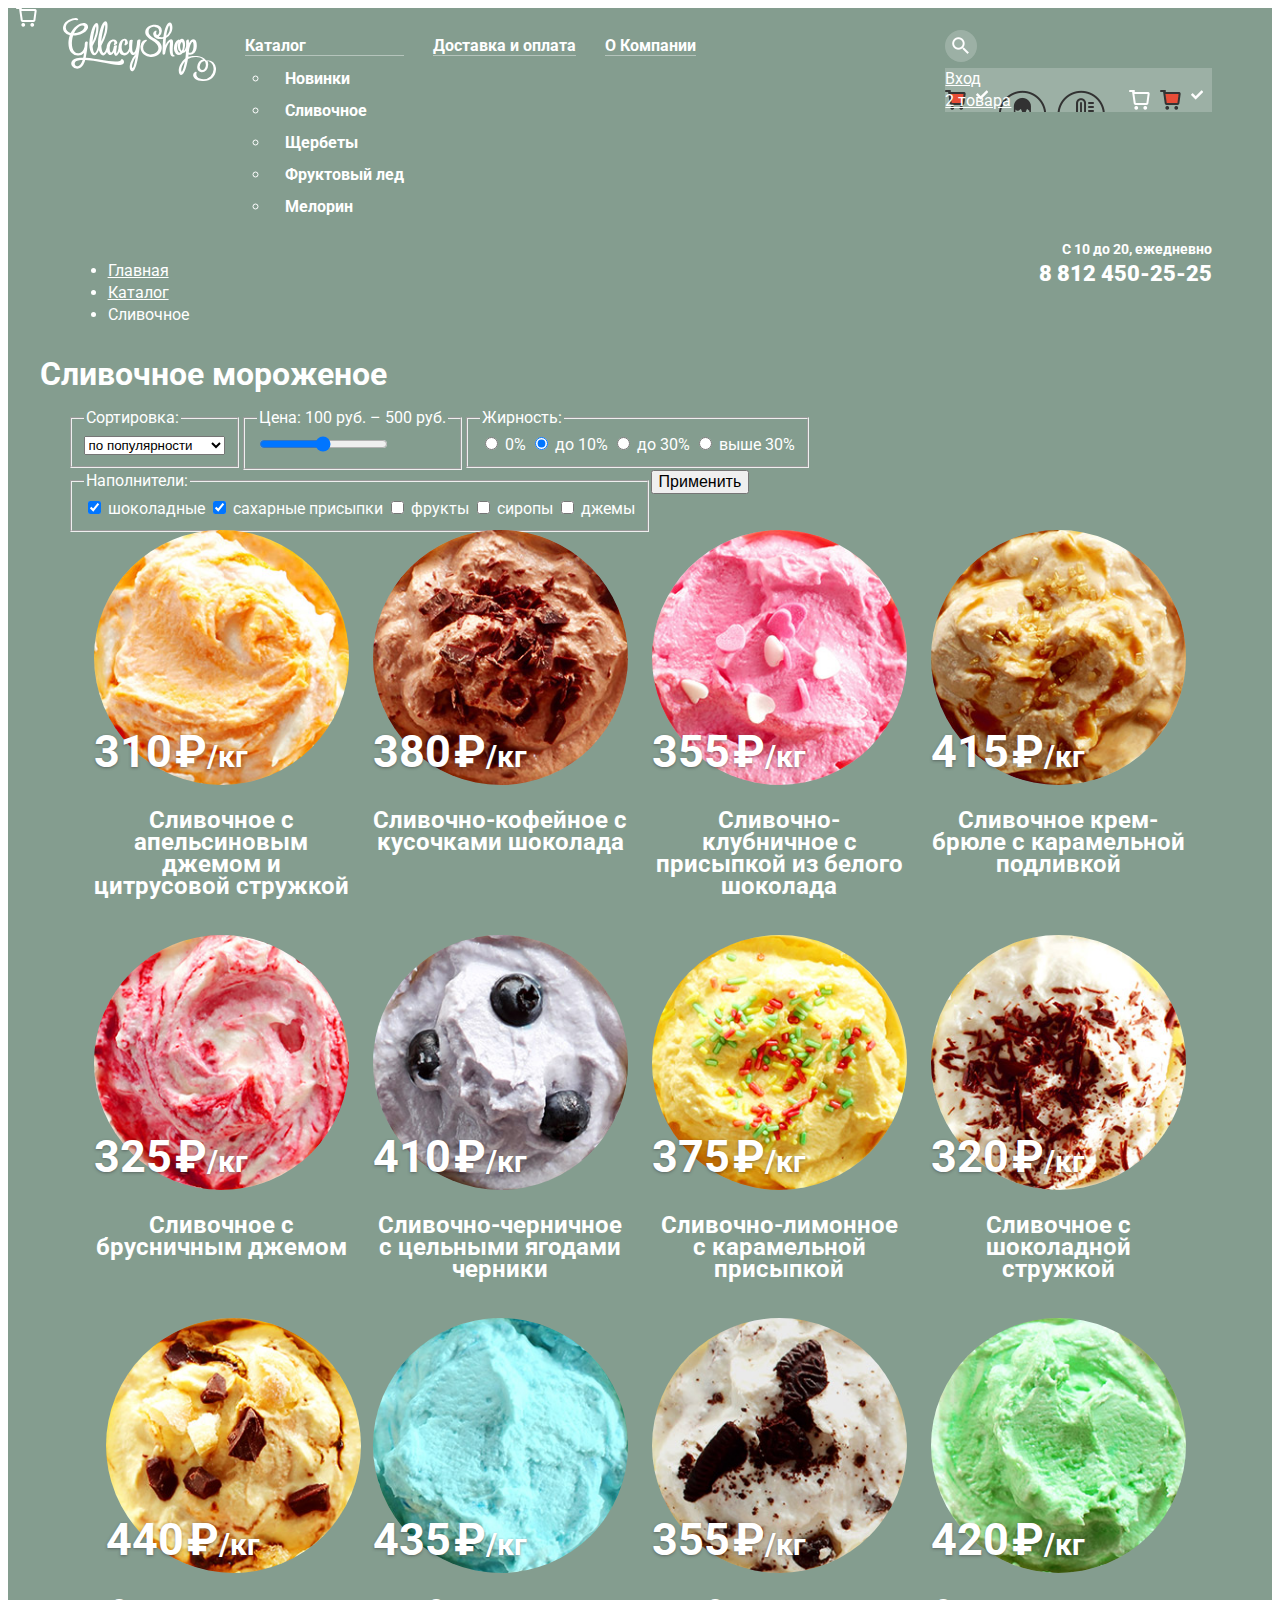
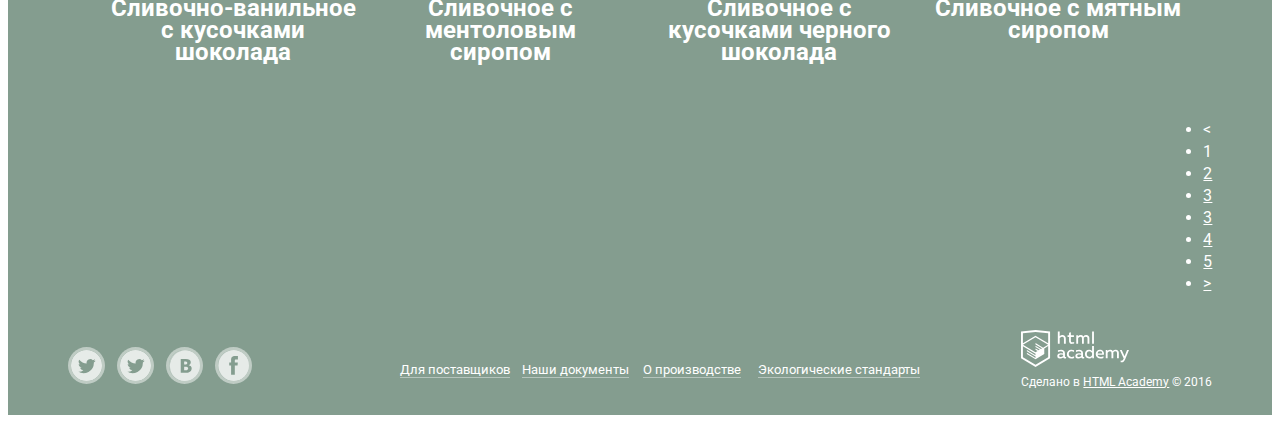
==== commit 6814fa0b: "Добавил всплывающие окна" ====
--- a/catalog.html
+++ b/catalog.html
@@ -13,7 +13,7 @@
 
 <body>
   <!-- begin page-wrapper -->
-  <div class="page-wrapper">
+  <div class="page-wrapper inner-page">
 
     <!-- begin wrapper -->
     <div class="wrapper">
@@ -196,7 +196,7 @@
                 </div>
                 <h2>Сливочное с апельсиновым джемом и цитрусовой стружкой</h2>
                 <div class="item-button">
-                  <a href="#">Быстрый просмотр</a>
+                  <a class="site-button" href="#">Быстрый просмотр</a>
                 </div>
               </article>
             </div>
@@ -210,7 +210,7 @@
                 </div>
                 <h2>Сливочно-кофейное с кусочками шоколада</h2>
                 <div class="item-button">
-                  <a href="#">Быстрый просмотр</a>
+                  <a class="site-button" href="#">Быстрый просмотр</a>
                 </div>
               </article>
             </div>
@@ -224,7 +224,7 @@
                 </div>
                 <h2>Сливочно-клубничное с присыпкой из белого шоколада</h2>
                 <div class="item-button">
-                  <a href="#">Быстрый просмотр</a>
+                  <a class="site-button" href="#">Быстрый просмотр</a>
                 </div>
               </article>
             </div>
@@ -238,7 +238,7 @@
                 </div>
                 <h2>Сливочное крем-брюле с карамельной подливкой</h2>
                 <div class="item-button">
-                  <a href="#">Быстрый просмотр</a>
+                  <a class="site-button" href="#">Быстрый просмотр</a>
                 </div>
               </article>
             </div>
@@ -252,7 +252,7 @@
                 </div>
                 <h2>Сливочное с брусничным джемом</h2>
                 <div class="item-button">
-                  <a href="#">Быстрый просмотр</a>
+                  <a class="site-button" href="#">Быстрый просмотр</a>
                 </div>
               </article>
             </div>
@@ -280,7 +280,7 @@
                 </div>
                 <h2>Сливочно-лимонное с карамельной присыпкой</h2>
                 <div class="item-button">
-                  <a href="#">Быстрый просмотр</a>
+                  <a class="site-button" href="#">Быстрый просмотр</a>
                 </div>
               </article>
             </div>
@@ -294,7 +294,7 @@
                 </div>
                 <h2>Сливочное с шоколадной стружкой</h2>
                 <div class="item-button">
-                  <a href="#">Быстрый просмотр</a>
+                  <a class="site-button" href="#">Быстрый просмотр</a>
                 </div>
               </article>
             </div>
@@ -308,7 +308,7 @@
                 </div>
                 <h2>Сливочно-ванильное с кусочками шоколада</h2>
                 <div class="item-button">
-                  <a href="#">Быстрый просмотр</a>
+                  <a class="site-button" href="#">Быстрый просмотр</a>
                 </div>
               </article>
             </div>
@@ -322,7 +322,7 @@
                 </div>
                 <h2>Сливочноe с ментоловым сиропом</h2>
                 <div class="item-button">
-                  <a href="#">Быстрый просмотр</a>
+                  <a class="site-button" href="#">Быстрый просмотр</a>
                 </div>
               </article>
             </div>
@@ -336,7 +336,7 @@
                 </div>
                 <h2>Сливочное с кусочками черного шоколада</h2>
                 <div class="item-button">
-                  <a href="#">Быстрый просмотр</a>
+                  <a class="site-button" href="#">Быстрый просмотр</a>
                 </div>
               </article>
             </div>
@@ -350,7 +350,7 @@
                 </div>
                 <h2>Сливочное с мятным сиропом</h2>
                 <div class="item-button">
-                  <a href="#">Быстрый просмотр</a>
+                  <a class="site-button" href="#">Быстрый просмотр</a>
                 </div>
               </article>
             </div>
--- a/css/style.css
+++ b/css/style.css
@@ -12,7 +12,10 @@
 a:hover {
   color: #ffbc9e;
 }
-
+img {
+  max-width: 100%;
+  height: auto;
+}
 /*-- begin page grid --*/
 
 .page-wrapper {
@@ -98,8 +101,6 @@
 }
 .main-nav {
   float: left;
-  min-width: 580px;
-  max-width: 850px;
 }
 .filters .filter-category,
 .filters button {
@@ -113,9 +114,6 @@
 
   text-align: right;
 }
-.footer-copyright {
-  float: right;
-}
 .breadcrumbs {
   float: left;
 }
@@ -130,6 +128,7 @@
 
 .main-menu {
   float: left;
+  max-width: 700px;
   margin-top: 12px;
   margin-left: 14px;
   padding: 0;
@@ -138,9 +137,11 @@
 }
 .main-menu > li {
   position: relative;
+  z-index: 20;
 
   display: inline-block;
   margin-right: -5px;
+  padding-bottom: 5px;
 
   vertical-align: top;
 }
@@ -164,15 +165,17 @@
 
   background-color: #d07058;
 }
-.main-menu a:hover {
+.main-menu > li:hover > a {
   color: #323232;
   text-decoration: none;
 
   background-color: #f7f6f3;
   border-radius: 15px;
 }
+
 .main-menu .sub-menu {
   position: absolute;
+  top: 37px;
 
   display: none;
   box-sizing: border-box;
@@ -187,11 +190,6 @@
   border-radius: 5px;
   box-shadow: 0 20px 20px rgba(0, 0, 0, 0.4);
 }
-.menu-margin {
-  display: block;
-  width: 100%;
-  height: 5px;
-}
 
 .main-menu > li > a::after {
   content: "";
@@ -200,6 +198,10 @@
   height: 1px;
 
   background-color: rgba(255, 255, 255, 0.4);
+}
+
+.main-menu > li > a:hover::after {
+  content: none;
 }
 
 .main-menu li:hover .sub-menu {
@@ -263,8 +265,13 @@
 }
 
 .main .promo {
-  padding-bottom: 90px;
+  position: relative;
+
   margin-bottom: 40px;
+  padding: 15px 20px;
+  padding-bottom: 93px;
+
+  border-radius: 15px;
 }
 
 .promo p {
@@ -274,27 +281,22 @@
 }
 
 .promo-raspberry {
-  background: #9b2a4a url("../img/pictures/promo-1.jpg") no-repeat;
+  background: #9b2a4a url("../img/pictures/promo-1.jpg");
 }
 .promo-chocolate {
-  background: #512f21 url("../img/pictures/promo-2.jpg") no-repeat;
+  background: #512f21 url("../img/pictures/promo-2.jpg");
 }
 .catalog-item img {
   width: 100%;
-}
-.promo,
-.main-about-us,
-.blog-news,
-.subscribe-form {
-  position: relative;
-  padding: 15px 20px;
-
-  border-radius: 15px;
-}
+  margin: -2px;
+
+  border-radius: 60%;
+}
+
 .catalog-image-wrapper {
-  overflow: hidden;
-
-  border-radius: 50%;
+  position: relative;
+
+  margin-bottom: 10px;
 }
 .header-schedule {
   margin-top: -3px;
@@ -311,7 +313,7 @@
   font-size: 22px;
   line-height: 24px;
 }
-.login a,
+.login .login-button,
 .cart span {
   display: block;
   margin-top: 0;
@@ -345,21 +347,19 @@
   background-image: url(../img/icons/spritesheet.png);
   background-position: -36px -5px;
 }
-.login a:hover,
+.login-button:hover,
 .cart-with-item span {
   color: #313131;
-}
-.login:hover,
-.cart-with-item {
   background-color: #f8f7f4;
   border-radius: 15px;
 }
+
 .user-block {
   min-width: 92px;
 
   background-color: rgba(255, 255, 255, 0.2);
 }
-.user-block::before {
+.login-button::before {
   content: "";
   position: absolute;
   top: 7px;
@@ -369,26 +369,30 @@
   height: 19px;
 
   background-image: url(../img/icons/spritesheet.png);
-  background-position: -134px -148px;
-}
-.user-block:hover::before {
+  background-position: -5px -135px;
+}
+.login-button:hover::before {
   background-image: url(../img/icons/spritesheet.png);
-  background-position: -156px -5px;
-}
+  background-position: -35px -135px;
+}
+
 .search {
-  position: relative;
-
   display: inline-block;
+  position: relative;
+}
+
+.button-search {
+  display: block;
   width: 32px;
   height: 32px;
 
   background-color: rgba(255, 255, 255, 0.2);
   border-radius: 50%;
 }
-.search:hover {
+.button-search:hover {
   background-color: #f8f7f4;
 }
-.search::before {
+.button-search::before {
   content: "";
   position: absolute;
   top: 7px;
@@ -398,14 +402,15 @@
   height: 17px;
 
   background-image: url(../img/icons/spritesheet.png);
-  background-position: -187px -5px;
-}
-.search:hover::before {
+  background-position: -193px -64px;
+}
+.button-search:hover::before {
   background-image: url(../img/icons/spritesheet.png);
-  background-position: -187px -32px;
+  background-position: -193px -91px;
 }
 .header-buttons {
   float: right;
+  width: 267px;
   margin-top: 12px;
 }
 .header-button {
@@ -421,38 +426,381 @@
   border-radius: 15px;
 }
 .item-price {
-  position: relative;
-  top: -70px;
+  position: absolute;
+  bottom: 10px;
 
   font-weight: 700;
   font-size: 45px;
   line-height: 45px;
+  word-spacing: -8px;
   text-shadow: 0 1px 3px rgba(49, 50, 53, 0.5);
 }
 .item-price span {
   font-size: 30px;
 }
-.catalog-item {
-  position: relative;
-}
-.catalog-item::before {
-  content: "";
-  position: absolute;
-  z-index: 100;
+
+.catalog-image-wrapper::before {
+  content: "";
+  position: absolute;
 
   width: 61px;
   height: 61px;
 
   background-image: url(../img/icons/spritesheet.png);
-  background-position: -63px -106px;
-}
-
+  background-position: -122px -64px;
+}
+
+.catalog-item:hover::before {
+  content: "";
+  position: absolute;
+
+  display: block;
+  width: 104%;
+  height: 107%;
+  margin-top: -3%;
+  margin-left: -2%;
+  padding-bottom: 60px;
+
+  background-color: rgba(255,255,255,0.2);
+  border-radius: 5px;
+  box-shadow: 0 20px 20px rgba(0, 0, 0, 0.4);
+}
+
+.inner-page .catalog-image-wrapper::before {
+  content: none;
+}
+
+.main-about-us {
+  margin-bottom: 40px;
+  padding: 15px 0;
+
+  background: #ebdfc6 url(../img/pictures/about-us-bg.jpg);
+  border-radius: 15px;
+}
+
+.main-about-us .about-us-features {
+  margin: 0;
+  padding: 0;
+}
+
+.main-about-us .about-us-feature {
+  position: relative;
+
+  display: inline-block;
+  box-sizing: border-box;
+  width: 48.9%;
+  margin-right: 2px;
+  padding-top: 12px;
+  padding-right: 8px;
+  padding-bottom: 10px;
+  padding-left: 76px;
+
+  list-style-type: none;
+  font-size: 16px;
+  line-height: 22px;
+  vertical-align: top;
+  color: #323232;
+}
+
+.main-about-us .about-us-feature:nth-child(2n) {
+  margin-right: 0;
+}
+
+.main-about-us .about-us-feature::before {
+  content: "";
+  position: absolute;
+  top: 0;
+  left: 20px;
+
+  width: 49px;
+  height: 49px;
+
+  background-image: url(../img/icons/spritesheet.png);
+}
+
+.feature-icecream::before {
+  background-position: -89px -5px;
+}
+
+.feature-cow::before {
+  background-position: -5px -64px;
+}
+
+.feature-leaf::before {
+  background-position: -63px -64px;
+}
+
+.feature-thermometer::before {
+  background-position: -148px -5px;
+}
+
+.main-bottom {
+  position: relative;
+
+  box-sizing: border-box;
+  min-height: 220px;
+  margin-bottom: 40px;
+
+  border-radius: 15px;
+}
+
+.blog {
+  padding: 15px 20px;
+
+  color: #323232;
+
+  background: #ffffff url(../img/pictures/blog-bg.jpg) no-repeat 100% 0;
+}
+
+.blog h2 {
+  margin-top: 7px;
+  margin-bottom: 5px;
+
+  font-weight: 500;
+  font-size: 16px;
+}
+
+.blog a {
+  margin-right: 50%;
+
+  font-weight: 700;
+  font-size: 24px;
+  line-height: 30px;
+  color: #323232;
+
+  background-color: rgba(255,255,255,0.8);
+}
+
+.blog a:hover {
+  text-decoration: none;
+}
+
+.subscribe {
+  color: #5a5a5a;
+
+  background: #f8f7f4 url(../img/pictures/subscribe-bg.png);
+}
+
+.subscribe-wrapper {
+  position: absolute;
+  top: 5px;
+  right: 5px;
+  bottom: 5px;
+  left: 5px;
+
+  padding: 15px 23px;
+
+  background-color: #f8f7f4;
+  border-radius: 10px;
+}
+
+.map {
+  position: relative;
+
+  width: 100%;
+  height: 430px;
+}
+
+.map .wrapper {
+  position: relative;
+}
+
+.map-address {
+  position: absolute;
+  top: 62px;
+  right: 2.2%;
+
+  box-sizing: border-box;
+  width: 302px;
+  padding: 15px 25px;
+
+  font-size: 14px;
+  line-height: 20px;
+  color: #323232;
+
+  background-color: #ffffff;
+  border-radius: 15px;
+}
+
+.map-address p {
+  padding: 0;
+}
+
+.map-bold-text {
+  margin-top: 10px;
+
+  font-weight: 700;
+  font-size: 18px;
+  line-height: 24px;
+}
+
+.map-button-wrapper {
+  margin-top: 22px;
+  margin-bottom: 17px;
+
+  text-align: center;
+}
+
+.map-button-wrapper .site-button {
+  padding-right: 30px;
+  padding-left: 30px;
+}
+
+.map-address-phone {
+  line-height: 25px;
+}
+
+.main-footer {
+  padding-top: 19px;
+  padding-bottom: 12px;
+}
+
+.footer-social {
+  margin-top: 20px;
+
+  font-size: 0;
+}
+
+.social-btn {
+  display: block;
+  display: inline-block;
+  width: 31px;
+  height: 31px;
+  margin-right: 15px;
+  margin-left: 3px;
+
+  background: url("../img/icons/sprite-social.svg") no-repeat;
+  border-radius: 50%;
+  box-shadow: 0 0 0 3px rgba(255, 255, 255, 0.6),
+  inset 0 0 0 1px rgba(255, 255, 255, 0.6);
+  opacity: 0.8;
+}
+
+.social-btn:hover {
+  box-shadow: 0 0 0 3px rgba(255, 255, 255, 0.7),
+  inset 0 0 0 1px rgba(255, 255, 255, 0.6);
+  opacity: 1;
+}
+
+.social-btn:active {
+  box-shadow: 0 0 0 3px rgba(255, 255, 255, 0.7),
+  inset 0 2px 1px #888888;
+}
+
+.social-btn-tw {
+  background-position: 0 0;
+}
+
+.social-btn-in {
+  background-position: -49px 0;
+}
+
+.social-btn-fb {
+  background-position: -98px 0;
+}
+
+.social-btn-vk {
+  background-position: -147px 0;
+}
+
+.footer-menu {
+  display: table;
+  margin: 0 auto;
+  margin-top: 15px;
+  padding: 0;
+
+  list-style-type: none;
+}
+
+.footer-menu .footer-menu-col {
+  display: table-row;
+}
+
+.footer-menu a {
+  font-size: 13px;
+  line-height: 18px;
+  vertical-align: top;
+  color: #ffffff;
+  text-decoration: none;
+  white-space: nowrap;
+}
+
+.footer-menu li {
+  display: table-cell;
+  width: 140px;
+}
+
+.heart {
+  position: relative;
+
+  font-weight: 700;
+}
+
+.heart::before {
+  content: "❤";
+  position: absolute;
+  left: -21px;
+
+  font-weight: 500;
+  font-size: 16px;
+}
+
+.footer-copyright {
+  float: right;
+}
+
+.academy-link {
+  color: #ffffff;
+  text-decoration: none;
+}
+
+.footer-copyright a {
+  color: #ffffff;
+}
+
+.footer-copyright p {
+  margin-top: 0;
+
+  font-size: 12px;
+  line-height: 18px;
+}
+
+.search-form {
+  position: absolute;
+  top: 37px;
+  right: 0;
+  width: 341px;
+  min-height: 84px;
+  background-color: #f8f7f4;
+  border-radius: 5px;
+  box-shadow: 0 20px 20px rgba(0, 0, 0, 0.4);
+}
+
+.login-form {
+  position: absolute;
+  top: 37px;
+  right: 0;
+  width: 277px;
+  min-height: 214px;
+  background-color: #f8f7f4;
+  border-radius: 5px;
+  box-shadow: 0 20px 20px rgba(0, 0, 0, 0.4);
+}
+
+.login-form button {
+  border-radius: 15px;
+  padding: 10px 20px;
+}
 /*-- end design elements --*/
 
 
 /*--begin headings --*/
 
 .main-about-us h1 {
+  margin-top: 8px;
+  margin-bottom: 9px;
+  padding-left: 20px;
+
   font-weight: 500;
   font-size: 24px;
   line-height: 30px;
@@ -462,12 +810,58 @@
 .promo h2 {
   margin-top: 0;
   margin-bottom: 10px;
+
   font-weight: 700;
   font-size: 35px;
   line-height: 41px;
   color: #ffffff;
 }
 
+.catalog-item {
+  position: relative;
+
+  margin-bottom: 40px;
+
+  text-align: center;
+}
+
+.catalog-item:hover {
+  z-index: 20;
+}
+
+.catalog-item .item-heading {
+  position: relative;
+
+  margin-top: 10px;
+
+  font-weight: 500;
+  font-size: 16px;
+  line-height: 22px;
+  text-align: center;
+  color: #ffffff;
+  text-decoration: none;
+}
+.item-heading,
+.footer-menu li a,
+.footer-copyright .academy-link {
+  border-bottom: 1px solid rgba(255, 255, 255, 0.4);
+}
+
+.item-heading:hover,
+.footer-menu li a:hover,
+.footer-copyright .academy-link:hover {
+  border-bottom: none;
+}
+
+/*.catalog-item .item-heading::after {
+  content: "";
+
+  display: block;
+  height: 1px;
+
+  background-color: rgba(255, 255, 255, 0.4);
+}*/
+
 /*--end headings --*/
 
 
@@ -475,6 +869,7 @@
 
 .slider {
   position: relative;
+  z-index: 10;
 
   margin: 0 2.3%;
   margin-bottom: 40px;
@@ -596,36 +991,62 @@
 
 .site-button {
   display: inline-block;
-  padding: 11px 22px;
+  padding: 10px 22px;
 
   font-weight: 700;
   font-size: 18px;
   line-height: 24px;
   color: #ffffff;
   text-decoration: none;
-
-  background-image: -moz-linear-gradient( 90deg, rgb(202,56,36) 0%, rgb(242,104,67) 100%);
-  background-image: -webkit-linear-gradient( 90deg, rgb(202,56,36) 0%, rgb(242,104,67) 100%);
-  background-image:     -ms-linear-gradient( 90deg, rgb(202,56,36) 0%, rgb(242,104,67) 100%);
+  white-space: nowrap;
+
+  background-image: -webkit-linear-gradient(bottom, #ca3824 0%, #f26843 100%);
+  background-image:      -o-linear-gradient(bottom, #ca3824 0%, #f26843 100%);
+  background-image:         linear-gradient(to top, #ca3824 0%, #f26843 100%);
+  border: none;
   border-radius: 25px;
   box-shadow: 0 2px 2px rgba(85, 8, 0, 0.54);
 }
 
 .site-button:hover {
   color: #ffffff;
-  background-image: linear-gradient(to top, #ec6e5d 0%, #f58669 100%);
+
+  background-image: -webkit-linear-gradient(bottom, #ec6e5d 0%, #f58669 100%);
+  background-image:      -o-linear-gradient(bottom, #ec6e5d 0%, #f58669 100%);
+  background-image:         linear-gradient(to top, #ec6e5d 0%, #f58669 100%);
   box-shadow: 0 1px 2px #ac1000;
 }
 
 .site-button:active {
-  background-image: linear-gradient(to top, #e1613e 0%, #d74531 100%);
+  background-image: -webkit-linear-gradient(bottom, #e1613e 0%, #d74531 100%);
+  background-image:      -o-linear-gradient(bottom, #e1613e 0%, #d74531 100%);
+  background-image:         linear-gradient(to top, #e1613e 0%, #d74531 100%);
   box-shadow: inset 0 2px 2px #942718;
 }
 
 .promo .site-button {
   position: absolute;
   right: 20px;
-  bottom: 20px;
-}
-
+  bottom: 25px;
+}
+
+.item-button {
+  position: absolute;
+  left: 50%;
+
+  display: none;
+  margin: 10px;
+  margin-left: -101px;
+  padding: 10px 18px;
+
+  text-align: center;
+
+  background-color: #e84d37;
+  background-image: linear-gradient(to top, #e74a35 0%, #f26843 100%);
+  box-shadow: 0 1px 2px #ac1000;
+}
+
+.catalog-item:hover .item-button {
+  display: block;
+}
 /*-- end buttons --*/
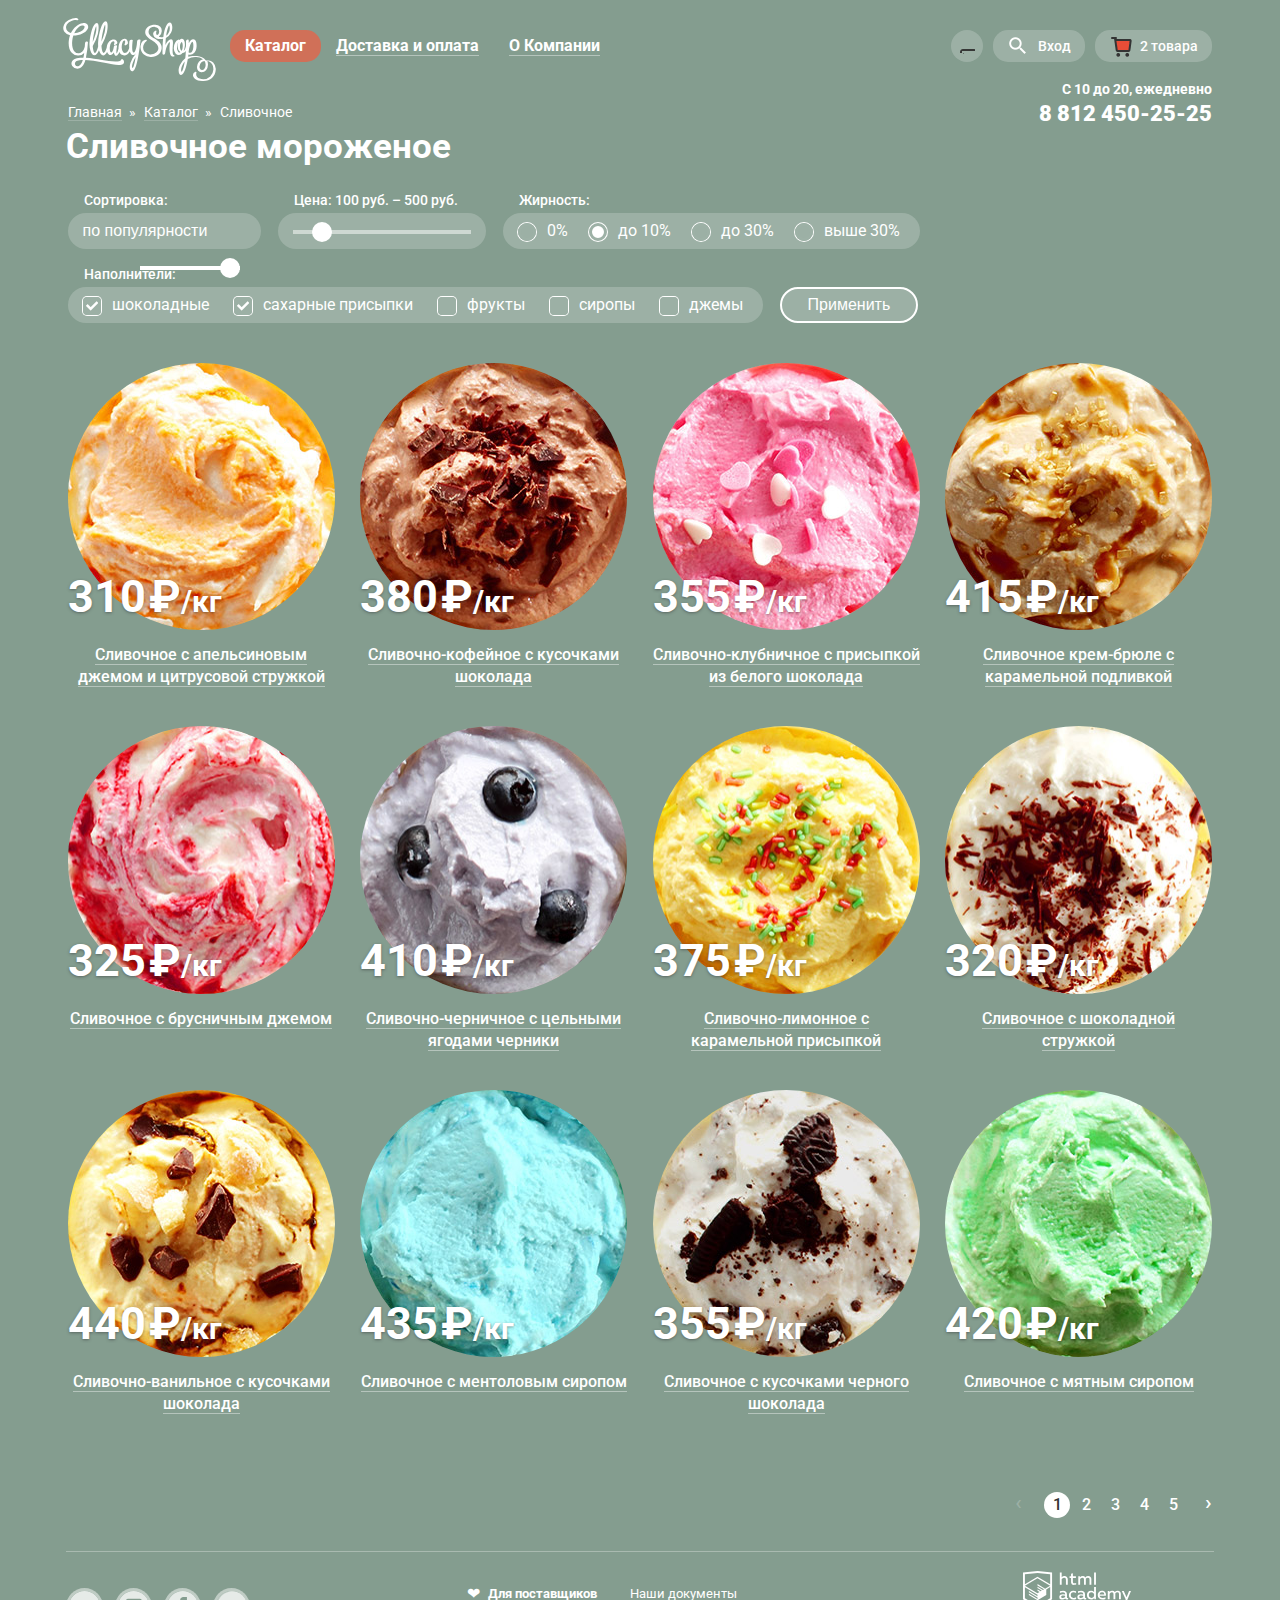
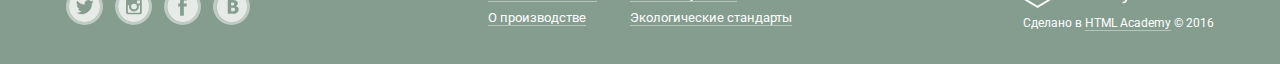
==== commit cc1b1046: "Финальная верстка правки" ====
--- a/catalog.html
+++ b/catalog.html
@@ -6,14 +6,16 @@
   <title>Мороженое Глейси - Каталог - Сливочное мороженное</title>
   <meta name="description" content="Каталог сливочного мороженного Глейси">
   <link href="css/normalize.css" rel="stylesheet">
-  <link href="css/style.css" rel="stylesheet">
+  <link href="css/style_min.css" rel="stylesheet">
   <link href="https://fonts.googleapis.com/css?family=Roboto:400,500,700,900" rel="stylesheet">
   <link href="img/favicon.ico" rel="shortcut icon" type="image/x-icon">
+  <meta name="format-detection" content="telephone=no">
+  <meta http-equiv="x-rim-auto-match" content="none">
 </head>
 
-<body>
+<body class="inner-page">
   <!-- begin page-wrapper -->
-  <div class="page-wrapper inner-page">
+  <div class="page-wrapper">
 
     <!-- begin wrapper -->
     <div class="wrapper">
@@ -21,21 +23,21 @@
       <!-- begin main-header -->
       <header class="main-header">
         <div class="row">
-          <nav class="main-nav">
+          <nav class="main-nav clearfix">
             <div class="header-logo">
               <a href="index.html">
                 <img src="img/logo-gllacyshop.svg" width="153" height="63" alt="Gllacy Shop">
               </a>
             </div>
             <ul class="main-menu">
-              <li>
-                <a href="#">Каталог</a>
-                <ul>
+              <li class="top-menu-item">
+                <a class="active" href="#">Каталог</a>
+                <ul class="sub-menu">
                   <li>
-                    <a href="#">Новинки</a>
+                    <a class="highlight" href="#">Новинки</a>
                   </li>
                   <li>
-                    <a href="#">Сливочное</a>
+                    <a class="active" href="catalog.html">Сливочное</a>
                   </li>
                   <li>
                     <a href="#">Щербеты</a>
@@ -48,86 +50,84 @@
                   </li>
                 </ul>
               </li>
-              <li>
+              <li class="top-menu-item">
                 <a href="#">Доставка и оплата</a>
               </li>
-              <li>
+              <li class="top-menu-item">
                 <a href="#">О Компании</a>
               </li>
             </ul>
           </nav>
           <div class="header-buttons clearfix">
             <div class="search">
-              <a href="#" class="button-search"></a>
-              <!-- <div class="search-form">
+              <div class="search-wrapper">
+                <a class="button-search" href="search.html"></a>
+              </div>
+              <div class="search-form">
                 <form action="https://echo.htmlacademy.ru" method="post">
                   <input type="search" name="search" placeholder="Что ищем?">
+                  <label class="hiden-top"><span>Что ищем?</span></label>
                 </form>
-              </div> -->
-            </div>
-            <div class="user-block">
-              <a href="#" class="login">Вход</a>
-              <!-- <div class="login-form">
-                <form action="https://echo.htmlacademy.ru" method="post">
-                  <input type="email" name="email" placeholder="Электронная почта" required>
-                  <input type="text" name="password" placeholder="Пароль" required>
-                  <button type="submit" value="Войти">Войти</button>
-                </form>
-                <div class="reg-links">
-                  <p>
+              </div>
+            </div>
+            <div class="header-button user-block">
+              <div class="login">
+                <a class="login-button" href="login.html">Вход</a>
+                <div class="login-form clearfix">
+                  <form class="authorization-form" action="https://echo.htmlacademy.ru" method="post">
+                    <input type="email" name="email" placeholder="Электронная почта">
+                    <label class="hiden-top"><span>Электронная почта</span></label>
+                    <input type="text" name="password" placeholder="Пароль">
+                    <label class="hiden-top"><span>Пароль</span></label>
+                    <button class="site-button" type="submit" value="Войти">Войти</button>
+                  </form>
+                  <div class="reg-links">
                     <a href="">Забыли пароль?</a>
-                  </p>
-                  <p>
                     <a href="">Новая регистрация</a>
-                  </p>
-                </div>
-              </div> -->
-            </div>
-            <div class="cart cart-with-item">
-              <a href="#">2 товара</a>
-              <!-- <div class="cart-block">
-                <div class="cart-item clearfix">
-                  <div class="close-cart-item">
-                    <a href="#"></a>
-                  </div>
-                  <div class="cart-item-name">
-                    <a href="#"><img src="img/ice-cream/ice-cream-1.jpg" class="cart-item-image" width="33" height="33" alt="Пломбир с апельсиновым джемом"></a>
-                    <a href="#">Пломбир с апельсиновым джемом</a>
-                  </div>
-                  <div class="cart-price-perkg">
-                    1,5 кг х <span>200 руб.</span>
-                  </div>
-                  <div class="cart-item-price">
-                    300 руб.
                   </div>
                 </div>
-                <div class="cart-item clearfix">
-                  <div class="close-cart-item">
-                    <a href="#"></a>
-                  </div>
-                  <div class="cart-item-name">
-                    <a href="#"><img src="img/ice-cream/ice-cream-3.jpg" class="cart-item-image" width="33" height="33" alt="Клубничный пломбир с присыпкой из белого шоколада"></a>
-                    <a href="#">Клубничный пломбир с присыпкой из белого шоколада</a>
-                  </div>
-                  <div class="cart-price-perkg">
-                    1,5 кг х <span>300 руб.</span>
-                  </div>
-                  <div class="cart-item-price">
-                    450 руб.
-                  </div>
-                </div>
-                <hr>
-                <div class="clearfix">
-                  <div class="cart-total-price">Итого: 750 руб.</div>
-                </div>
-                <button class="to-right" type="submit" value="Оформить заказ">Оформить заказ</button>
-              </div> -->
+              </div>
+            </div>
+            <div class="header-button cart-with-item">
+              <div class="cart-item-wrapper">
+                <a class="cart-button" href="cart.html">2 товара</a>
+              </div>
+              <div class="cart-block">
+                <table class="cart-item">
+                  <tbody>
+                    <tr class="class-item-size">
+                      <td>
+                        <button class="cart-close-button" type="submit" value="Оформить заказ">Удалить товар</button>
+                      </td>
+                      <td>
+                        <a href="#"><img src="img/ice-cream/ice-cream-1.jpg" class="cart-item-image" width="33" height="33" alt="Пломбир с апельсиновым джемом"></a>
+                      </td>
+                      <td><a href="#">Пломбир с апельсиновым джемом</a></td>
+                      <td class="item-no-wrap">1,5 кг х <span>200 руб.</span></td>
+                      <td class="item-no-wrap">300 руб.</td>
+                    </tr>
+                    <tr class="class-item-size">
+                      <td>
+                        <button class="cart-close-button" type="submit" value="Оформить заказ">Удалить товар</button>
+                      </td>
+                      <td>
+                        <a href="#"><img src="img/ice-cream/ice-cream-3.jpg" class="cart-item-image" width="33" height="33" alt="Клубничный пломбир с присыпкой из белого шоколада"></a>
+                      </td>
+                      <td><a href="#">Клубничный пломбир с присыпкой из белого шоколада</a></td>
+                      <td>1,5 кг х <span>300 руб.</span></td>
+                      <td>450 руб.</td>
+                    </tr>
+                  </tbody>
+                </table>
+                <div class="cart-total-price">Итого: 750 руб.</div>
+                <button class="site-button cart-submit-button" type="submit" value="Оформить заказ">Оформить заказ</button>
+              </div>
             </div>
           </div>
         </div>
         <div class="row">
           <ul class="breadcrumbs">
-            <li><a href="/">Главная</a></li>
+            <li><a href="index.html">Главная</a></li>
             <li><a href="catalog.html">Каталог</a></li>
             <li>Сливочное</li>
           </ul>
@@ -140,11 +140,11 @@
       <!-- end main-header -->
 
       <!-- start main -->
-      <div clas="main">
+      <div class="main">
         <h1 class="page-heading">Сливочное мороженое</h1>
         <div class="row-inline">
           <aside class="filters">
-            <form action="https://echo.htmlacademy.ru" method="post">
+            <form class="filters-form" action="https://echo.htmlacademy.ru" method="post">
               <fieldset class="filter-category">
                 <legend>Сортировка:</legend>
                 <select id="sort">
@@ -156,268 +156,251 @@
               </fieldset>
               <fieldset class="filter-category">
                 <legend>Цена: 100 руб. – 500 руб.</legend>
-                <input type="range" min="0" max="800" step="10">
+                <div class="feature-wrapper">
+                  <input type="range" min="100" max="500" step="10" value="150">
+                  <input class="second-range" type="range" min="100" max="500" step="10" value="500">
+                </div>
               </fieldset>
-              <fieldset class="filter-category">
+              <fieldset class="filter-category nowrap">
                 <legend>Жирность:</legend>
-                <input name="fatness" type="radio" value="0" id="zero">
-                <label for="zero">0%</label>
-                <input name="fatness" type="radio" value="10" id="ten" checked>
-                <label for="ten">до 10%</label>
-                <input name="fatness" type="radio" value="30" id="thirty">
-                <label for="thirty">до 30%</label>
-                <input name="fatness" type="radio" value="more 30" id="more-thirty">
-                <label for="more-thirty">выше 30%</label>
+                <div class="feature-wrapper">
+                  <input name="fatness" type="radio" value="0" id="zero">
+                  <label for="zero">0%</label>
+                  <input name="fatness" type="radio" value="10" id="ten" checked>
+                  <label for="ten">до 10%</label>
+                  <input name="fatness" type="radio" value="30" id="thirty">
+                  <label for="thirty">до 30%</label>
+                  <input name="fatness" type="radio" value="more 30" id="more-thirty">
+                  <label for="more-thirty">выше 30%</label>
+                </div>
               </fieldset>
               <fieldset class="filter-category">
                 <legend>Наполнители:</legend>
-                <input type="checkbox" value="шоколадные" id="chocolate" checked>
-                <label for="chocolate">шоколадные</label>
-                <input type="checkbox" value="сахарные присыпки" id="sugar" checked>
-                <label for="sugar">сахарные присыпки</label>
-                <input type="checkbox" value="фрукты" id="fruit">
-                <label for="fruit">фрукты</label>
-                <input type="checkbox" value="сиропы" id="syrup">
-                <label for="syrup">сиропы</label>
-                <input type="checkbox" value="джемы" id="jam">
-                <label for="jam">джемы</label>
+                <div class="feature-wrapper">
+                  <input type="checkbox" value="шоколадные" id="chocolate" checked>
+                  <label for="chocolate">шоколадные</label>
+                  <input type="checkbox" value="сахарные присыпки" id="sugar" checked>
+                  <label for="sugar">сахарные присыпки</label>
+                  <input type="checkbox" value="фрукты" id="fruit">
+                  <label for="fruit">фрукты</label>
+                  <input type="checkbox" value="сиропы" id="syrup">
+                  <label for="syrup">сиропы</label>
+                  <input type="checkbox" value="джемы" id="jam">
+                  <label for="jam">джемы</label>
+                </div>
               </fieldset>
               <button class="filter-button" type="submit" value="Применить">Применить</button>
             </form>
           </aside>
-          <div class="items-list row-inline">
-            <div class="col s-1">
-              <article class="catalog-item">
-                <div class="catalog-image-wrapper">
-                  <a href="#">
-                    <img src="img/ice-cream/ice-cream-1.jpg" width="100%" height="100%" alt="Сливочное с апельсиновым джемом и цитрусовой стружкой">
-                  </a>
-                  <div class="item-price">310 &#8381;<span>/кг</span></div>
-                </div>
-                <h2>Сливочное с апельсиновым джемом и цитрусовой стружкой</h2>
-                <div class="item-button">
-                  <a class="site-button" href="#">Быстрый просмотр</a>
-                </div>
-              </article>
-            </div>
-            <div class="col s-1">
-              <article class="catalog-item">
-                <div class="catalog-image-wrapper">
-                  <a href="#">
-                    <img src="img/ice-cream/ice-cream-2.jpg" width="100%" height="100%" alt="Сливочно-кофейное с кусочками шоколада">
-                  </a>
-                  <div class="item-price">380 &#8381;<span>/кг</span></div>
-                </div>
-                <h2>Сливочно-кофейное с кусочками шоколада</h2>
-                <div class="item-button">
-                  <a class="site-button" href="#">Быстрый просмотр</a>
-                </div>
-              </article>
-            </div>
-            <div class="col s-1">
-              <article class="catalog-item">
-                <div class="catalog-image-wrapper">
-                  <a href="#">
-                    <img src="img/ice-cream/ice-cream-3.jpg" width="100%" height="100%" alt="Сливочно-клубничное с присыпкой из белого шоколада">
-                  </a>
-                  <div class="item-price">355 &#8381;<span>/кг</span></div>
-                </div>
-                <h2>Сливочно-клубничное с присыпкой из белого шоколада</h2>
-                <div class="item-button">
-                  <a class="site-button" href="#">Быстрый просмотр</a>
-                </div>
-              </article>
-            </div>
-            <div class="col s-1">
-              <article class="catalog-item">
-                <div class="catalog-image-wrapper">
-                  <a href="#">
-                    <img src="img/ice-cream/ice-cream-4.jpg" width="100%" height="100%" alt="Сливочное крем-брюле с карамельной подливкой">
-                  </a>
-                  <div class="item-price">415 &#8381;<span>/кг</span></div>
-                </div>
-                <h2>Сливочное крем-брюле с карамельной подливкой</h2>
-                <div class="item-button">
-                  <a class="site-button" href="#">Быстрый просмотр</a>
-                </div>
-              </article>
-            </div>
-            <div class="col s-1">
-              <article class="catalog-item">
-                <div class="catalog-image-wrapper">
-                  <a href="#">
-                    <img src="img/ice-cream/ice-cream-5.jpg" width="100%" height="100%" alt="Сливочное с брусничным джемом">
-                  </a>
-                  <div class="item-price">325 &#8381;<span>/кг</span></div>
-                </div>
-                <h2>Сливочное с брусничным джемом</h2>
-                <div class="item-button">
-                  <a class="site-button" href="#">Быстрый просмотр</a>
-                </div>
-              </article>
-            </div>
-            <div class="col s-1">
-              <article class="catalog-item">
-                <div class="catalog-image-wrapper">
-                  <a href="#">
-                    <img src="img/ice-cream/ice-cream-6.jpg" width="100%" height="100%" alt="Сливочно-черничное с цельными ягодами черники">
-                  </a>
-                  <div class="item-price">410 &#8381;<span>/кг</span></div>
-                </div>
-                <h2>Сливочно-черничное с цельными ягодами черники</h2>
-                <div class="item-button"><a href="#">
-            Быстрый просмотр</a>
-                </div>
-              </article>
-            </div>
-            <div class="col s-1">
-              <article class="catalog-item">
-                <div class="catalog-image-wrapper">
-                  <a href="#">
-                    <img src="img/ice-cream/ice-cream-7.jpg" width="100%" height="100%" alt="Сливочно-лимонное с карамельной присыпкой">
-                  </a>
-                  <div class="item-price">375 &#8381;<span>/кг</span></div>
-                </div>
-                <h2>Сливочно-лимонное с карамельной присыпкой</h2>
-                <div class="item-button">
-                  <a class="site-button" href="#">Быстрый просмотр</a>
-                </div>
-              </article>
-            </div>
-            <div class="col s-1">
-              <article class="catalog-item">
-                <div class="catalog-image-wrapper">
-                  <a href="#">
-                    <img src="img/ice-cream/ice-cream-8.jpg" width="100%" height="100%" alt="Сливочное с шоколадной стружкой">
-                  </a>
-                  <div class="item-price">320 &#8381;<span>/кг</span></div>
-                </div>
-                <h2>Сливочное с шоколадной стружкой</h2>
-                <div class="item-button">
-                  <a class="site-button" href="#">Быстрый просмотр</a>
-                </div>
-              </article>
-            </div>
-            <div class="col s-1">
-              <article class="catalog-item">
-                <div class="catalog-image-wrapper">
-                  <a href="#">
-                    <img src="img/ice-cream/ice-cream-9.jpg" width="100%" height="100%" alt="Сливочно-ванильное с кусочками шоколада">
-                  </a>
-                  <div class="item-price">440 &#8381;<span>/кг</span></div>
-                </div>
-                <h2>Сливочно-ванильное с кусочками шоколада</h2>
-                <div class="item-button">
-                  <a class="site-button" href="#">Быстрый просмотр</a>
-                </div>
-              </article>
-            </div>
-            <div class="col s-1">
-              <article class="catalog-item">
-                <div class="catalog-image-wrapper">
-                  <a href="#">
-                    <img src="img/ice-cream/ice-cream-10.jpg" width="100%" height="100%" alt="Сливочноe с ментоловым сиропом">
-                  </a>
-                  <div class="item-price">435 &#8381;<span>/кг</span></div>
-                </div>
-                <h2>Сливочноe с ментоловым сиропом</h2>
-                <div class="item-button">
-                  <a class="site-button" href="#">Быстрый просмотр</a>
-                </div>
-              </article>
-            </div>
-            <div class="col s-1">
-              <article class="catalog-item">
-                <div class="catalog-image-wrapper">
-                  <a href="#">
-                    <img src="img/ice-cream/ice-cream-11.jpg" width="100%" height="100%" alt="Сливочное с кусочками черного шоколада">
-                  </a>
-                  <div class="item-price">355 &#8381;<span>/кг</span></div>
-                </div>
-                <h2>Сливочное с кусочками черного шоколада</h2>
-                <div class="item-button">
-                  <a class="site-button" href="#">Быстрый просмотр</a>
-                </div>
-              </article>
-            </div>
-            <div class="col s-1">
-              <article class="catalog-item">
-                <div class="catalog-image-wrapper">
-                  <a href="#">
-                    <img src="img/ice-cream/ice-cream-12.jpg" width="100%" height="100%" alt="Сливочное с мятным сиропом">
-                  </a>
-                  <div class="item-price">420 &#8381;<span>/кг</span></div>
-                </div>
-                <h2>Сливочное с мятным сиропом</h2>
-                <div class="item-button">
-                  <a class="site-button" href="#">Быстрый просмотр</a>
-                </div>
-              </article>
-            </div>
+        </div>
+        <div class="items-list row-inline">
+          <div class="col s-1">
+            <article class="catalog-item">
+              <div class="catalog-image-wrapper">
+                <a href="#">
+                  <img src="img/ice-cream/ice-cream-1.jpg" width="267" height="267" alt="Сливочное с апельсиновым джемом и цитрусовой стружкой">
+                </a>
+                <div class="item-price">310 &#8381;<span>/кг</span></div>
+              </div>
+              <a class="item-heading" href="#">Сливочное с апельсиновым джемом и цитрусовой стружкой</a>
+              <a class="item-button site-button" href="#">Быстрый просмотр</a>
+            </article>
+          </div>
+          <div class="col s-1">
+            <article class="catalog-item">
+              <div class="catalog-image-wrapper">
+                <a href="#">
+                  <img src="img/ice-cream/ice-cream-2.jpg" width="267" height="267" alt="Сливочно-кофейное с кусочками шоколада">
+                </a>
+                <div class="item-price">380 &#8381;<span>/кг</span></div>
+              </div>
+              <a class="item-heading" href="#">Сливочно-кофейное с кусочками шоколада</a>
+              <a class="item-button site-button" href="#">Быстрый просмотр</a>
+            </article>
+          </div>
+          <div class="col s-1">
+            <article class="catalog-item">
+              <div class="catalog-image-wrapper">
+                <a href="#">
+                  <img src="img/ice-cream/ice-cream-3.jpg" width="267" height="267" alt="Сливочно-клубничное с присыпкой из белого шоколада">
+                </a>
+                <div class="item-price">355 &#8381;<span>/кг</span></div>
+              </div>
+              <a href="#" class="item-heading">Сливочно-клубничное с присыпкой из белого шоколада</a>
+              <a class="item-button site-button" href="#">Быстрый просмотр</a>
+            </article>
+          </div>
+          <div class="col s-1">
+            <article class="catalog-item">
+              <div class="catalog-image-wrapper">
+                <a href="#">
+                  <img src="img/ice-cream/ice-cream-4.jpg" width="267" height="267" alt="Сливочное крем-брюле с карамельной подливкой">
+                </a>
+                <div class="item-price">415 &#8381;<span>/кг</span></div>
+              </div>
+              <a class="item-heading" href="#">Сливочное крем-брюле с карамельной подливкой</a>
+              <a class="item-button site-button" href="#">Быстрый просмотр</a>
+            </article>
+          </div>
+          <div class="col s-1">
+            <article class="catalog-item">
+              <div class="catalog-image-wrapper">
+                <a href="#">
+                  <img src="img/ice-cream/ice-cream-5.jpg" width="267" height="267" alt="Сливочное с брусничным джемом">
+                </a>
+                <div class="item-price">325 &#8381;<span>/кг</span></div>
+              </div>
+              <a class="item-heading" href="#">Сливочное с брусничным джемом</a>
+              <a class="item-button site-button" href="#">Быстрый просмотр</a>
+            </article>
+          </div>
+          <div class="col s-1">
+            <article class="catalog-item">
+              <div class="catalog-image-wrapper">
+                <a href="#">
+                  <img src="img/ice-cream/ice-cream-6.jpg" width="267" height="267" alt="Сливочно-черничное с цельными ягодами черники">
+                </a>
+                <div class="item-price">410 &#8381;<span>/кг</span></div>
+              </div>
+              <a class="item-heading" href="#">Сливочно-черничное с цельными ягодами черники</a>
+              <a class="item-button site-button" href="#">Быстрый просмотр</a>
+            </article>
+          </div>
+          <div class="col s-1">
+            <article class="catalog-item">
+              <div class="catalog-image-wrapper">
+                <a href="#">
+                  <img src="img/ice-cream/ice-cream-7.jpg" width="267" height="267" alt="Сливочно-лимонное с карамельной присыпкой">
+                </a>
+                <div class="item-price">375 &#8381;<span>/кг</span></div>
+              </div>
+              <a href="#" class="item-heading">Сливочно-лимонное с карамельной присыпкой</a>
+              <a class="item-button site-button" href="#">Быстрый просмотр</a>
+            </article>
+          </div>
+          <div class="col s-1">
+            <article class="catalog-item">
+              <div class="catalog-image-wrapper">
+                <a href="#">
+                  <img src="img/ice-cream/ice-cream-8.jpg" width="267" height="267" alt="Сливочное с шоколадной стружкой">
+                </a>
+                <div class="item-price">320 &#8381;<span>/кг</span></div>
+              </div>
+              <a class="item-heading" href="#">Сливочное с шоколадной стружкой</a>
+              <a class="item-button site-button" href="#">Быстрый просмотр</a>
+            </article>
+          </div>
+          <div class="col s-1">
+            <article class="catalog-item">
+              <div class="catalog-image-wrapper">
+                <a href="#">
+                  <img src="img/ice-cream/ice-cream-9.jpg" width="267" height="267" alt="Сливочно-ванильное с кусочками шоколада">
+                </a>
+                <div class="item-price">440 &#8381;<span>/кг</span></div>
+              </div>
+              <a class="item-heading" href="#">Сливочно-ванильное с кусочками шоколада</a>
+              <a class="item-button site-button" href="#">Быстрый просмотр</a>
+            </article>
+          </div>
+          <div class="col s-1">
+            <article class="catalog-item">
+              <div class="catalog-image-wrapper">
+                <a href="#">
+                  <img src="img/ice-cream/ice-cream-10.jpg" width="267" height="267" alt="Сливочноe с ментоловым сиропом">
+                </a>
+                <div class="item-price">435 &#8381;<span>/кг</span></div>
+              </div>
+              <a class="item-heading" href="#">Сливочноe с ментоловым сиропом</a>
+              <a class="item-button site-button" href="#">Быстрый просмотр</a>
+            </article>
+          </div>
+          <div class="col s-1">
+            <article class="catalog-item">
+              <div class="catalog-image-wrapper">
+                <a href="#">
+                  <img src="img/ice-cream/ice-cream-11.jpg" width="267" height="267" alt="Сливочное с кусочками черного шоколада">
+                </a>
+                <div class="item-price">355 &#8381;<span>/кг</span></div>
+              </div>
+              <a href="#" class="item-heading">Сливочное с кусочками черного шоколада</a>
+              <a class="item-button site-button" href="#">Быстрый просмотр</a>
+            </article>
+          </div>
+          <div class="col s-1">
+            <article class="catalog-item">
+              <div class="catalog-image-wrapper">
+                <a href="#">
+                  <img src="img/ice-cream/ice-cream-12.jpg" width="267" height="267" alt="Сливочное с мятным сиропом">
+                </a>
+                <div class="item-price">420 &#8381;<span>/кг</span></div>
+              </div>
+              <a class="item-heading" href="#">Сливочное с мятным сиропом</a>
+              <a class="item-button site-button" href="#">Быстрый просмотр</a>
+            </article>
           </div>
         </div>
         <div class="row">
-          <ul class="pagnition">
-            <li class="not-active">
-              < </li>
-                <li class="pagnition-active">
-                  1
-                </li>
-                <li>
-                  <a href="#">2</a>
-                </li>
-                <li>
-                  <a href="#">3</a>
-                </li>
-                <li>
-                  <a href="#">3</a>
-                </li>
-                <li>
-                  <a href="#">4</a>
-                </li>
-                <li>
-                  <a href="#">5</a>
-                </li>
-                <li>
-                  <a href="#">></a>
-                </li>
+          <ul class="pagnition clearfix">
+            <li>&lsaquo;</li>
+            <li class="pagnition-active">
+              1
+            </li>
+            <li>
+              <a href="#">2</a>
+            </li>
+            <li>
+              <a href="#">3</a>
+            </li>
+            <li>
+              <a href="#">4</a>
+            </li>
+            <li>
+              <a href="#">5</a>
+            </li>
+            <li>
+              <a class="pagnition-nav" href="#">&rsaquo;</a>
+            </li>
           </ul>
         </div>
       </div>
       <!-- end main -->
 
-      <!-- begin footer -->
-      <footer class="main-footer inner-footer">
+      <!-- begin main-footer -->
+      <footer class="main-footer">
         <div class="row">
           <div class="col s-1">
             <div class="footer-social">
-              <a class="social-btn social-btn-twit" href="#">Твиттер</a>
-              <a class="social-btn social-btn-inst" href="#">Инстаграм</a>
+              <a class="social-btn social-btn-tw" href="#">Твиттер</a>
+              <a class="social-btn social-btn-in" href="#">Инстаграм</a>
+              <a class="social-btn social-btn-fb" href="#">Фейсбук</a>
               <a class="social-btn social-btn-vk" href="#">Вконтакте</a>
-              <a class="social-btn social-btn-fb" href="#">Фейсбук</a>
             </div>
           </div>
           <div class="col s-2">
-            <div class="footer-menu">
-              <ul>
-                <li><a class="" href="#">Для поставщиков</a></li>
-                <li><a class="" href="#">Наши документы</a></li>
-                <li><a class="" href="#">О производстве</a></li>
-                <li><a class="" href="#">Экологические стандарты</a></li>
-              </ul>
-            </div>
+            <table class="footer-menu">
+              <tbody>
+                <tr>
+                  <td><a class="heart" href="#">Для поставщиков</a></td>
+                  <td><a href="#">Наши документы</a></td>
+                </tr>
+                <tr>
+                  <td><a href="#">О производстве</a></td>
+                  <td><a href="#">Экологические стандарты</a></td>
+                </tr>
+              </tbody>
+            </table>
           </div>
           <div class="col s-1">
             <div class="footer-copyright">
               <a href="https://htmlacademy.ru">
                 <img src="img/logo-htmlacademy.svg" width="108" height="36" alt="HTML Academy">
               </a>
-              <p>Сделано в <a href="https://htmlacademy.ru">HTML Academy</a> © 2016</p>
+              <p>Сделано в <a class="academy-link" href="https://htmlacademy.ru">HTML Academy</a> © 2016</p>
             </div>
           </div>
         </div>
       </footer>
-      <!-- end footer -->
+      <!-- end main-footer -->
 
     </div>
     <!-- end wrapper -->
@@ -425,6 +408,7 @@
   </div>
   <!-- end page-wrapper -->
 
+  <script src="js/scripts_min.js"></script>
 
 </body>
 
--- a/css/style_min.css
+++ b/css/style_min.css
@@ -0,0 +1 @@
+a,body{color:#fff}body{font-weight:400;font-size:16px;line-height:22px;font-family:"Roboto",Tahoma,sans-serif;background-color:#849d8f}a{text-decoration:underline}a:hover{color:#ffbc9e}img{max-width:100%;height:auto}body input[type=email],body input[type=password],body input[type=search],body input[type=text],body textarea{box-sizing:border-box;margin-top:20px;margin-right:0;padding:10px 14px;overflow:hidden;font-size:16px;line-height:24px;color:#000;white-space:nowrap;border:1px solid rgba(178,178,178,.52);border-radius:5px;box-shadow:none}input[type=email]:hover,input[type=password]:hover,input[type=search]:hover,input[type=text]:hover,textarea:hover{padding:9px 13px;border:2px solid rgba(154,154,154,.52)}input[type=email]:focus,input[type=password]:focus,input[type=search]:focus,input[type=text]:focus,textarea:focus{padding:9px 13px;font-weight:700;border:2px solid rgba(46,136,228,.52);outline:none}:focus::-webkit-input-placeholder{color:transparent}:focus:-moz-placeholder,:focus::-moz-placeholder{color:transparent}:focus:-ms-input-placeholder{color:transparent}.page-wrapper{min-width:900px;background-repeat:no-repeat;background-position:top center;-webkit-transition:background-image .5s ease,background-color .5s ease;transition:background-image .5s ease,background-color .5s ease}.wrapper{min-width:900px;max-width:1200px;margin:0 auto}.row,.row-inline{padding:0 2.3%}.row::after{content:"";display:table;clear:both}.row-inline{font-size:0}.row-inline::after,.top-menu-item>a.active::after{display:none}.col{float:left;box-sizing:border-box;margin:0 1.1%}.row-inline .col{display:inline-block;float:none;font-size:16px;vertical-align:top}.row .col:first-child,.row-inline .col:first-child{margin-left:0}.items-list .col:nth-child(4n+1){margin-left:0}.row .col:last-child,.row-inline .col:last-child{margin-right:0}.items-list .col:nth-child(4n){margin-right:0}.s-1{width:23.35%}.s-2{width:48.9%}.text-left{text-align:left}.text-right{text-align:right}.text-center{text-align:center}.clearfix::after{content:"";display:table;clear:both}.main-nav{float:left}.filters .filter-category,.filters button{display:inline-block;font-size:16px;vertical-align:top}.header-contact-block{float:right;text-align:right}.breadcrumbs{float:left}.main-menu{float:left;max-width:700px;margin-top:12px;margin-left:9px;padding:0;list-style:none}.main-menu>li{position:relative;z-index:20;display:inline-block;margin-right:-4px;padding-bottom:5px;vertical-align:top}.main-menu a{display:block;padding:7px 15px;font-weight:700;font-size:16px;line-height:18px;color:#fff;text-decoration:none;white-space:nowrap}.top-menu-item>a:active{background-color:#ededed;box-shadow:inset 0 2px 1px #696969}.top-menu-item>a.active{border-radius:15px}.top-menu-item:hover>a.active,.top-menu-item>a.active{color:#fff;background-color:#d07058}.top-menu-item:hover>a{color:#323232;text-decoration:none;border-radius:15px}.main-menu .sub-menu{position:absolute;top:37px;display:none;box-sizing:border-box;width:143px;margin-left:-7px;padding:0;overflow:hidden;list-style:none;background-color:#f8f7f4;border-radius:5px;box-shadow:0 20px 20px rgba(0,0,0,.4)}.top-menu-item>a::after{content:"";display:block;height:1px;background-color:rgba(255,255,255,.4)}.top-menu-item:hover>a,.top-menu-item>a:hover::after{background-color:#f7f6f3}.catalog-item:hover .item-button,.top-menu-item:hover .sub-menu{display:block}.sub-menu a{padding:8px 5px 8px 22px;font-weight:400;font-size:14px;line-height:16px;color:#323232;white-space:normal}.sub-menu .highlight{position:relative;padding-top:11px;padding-bottom:13px;font-weight:700}.sub-menu .highlight::after{content:"";position:absolute;right:9px;bottom:0;left:6px;height:1px;background-color:rgba(53,53,53,.2)}.sub-menu a:hover{background-color:#fbded8;border-radius:0}.sub-menu a:active{background-color:#f6b5a5}.sub-menu a.active{color:#fff;background-color:#d07058}.slider{position:relative;z-index:10;margin:0 2.3% 40px;padding-top:270px;text-align:center;color:#fff}.slide,body>input[type=radio]{display:none}.slide-title{width:700px;margin:0 auto 30px;font-weight:900;font-size:60px;line-height:60px}.slide-btn{display:inline-block;padding:10px 40px;font-weight:700;font-size:32px;line-height:44px;vertical-align:top;color:#fff;text-decoration:none;text-shadow:0 2px 5px rgba(160,32,11,.76);background:#f26843;background:-webkit-linear-gradient(top,#f26843 0%,#e74a35 100%);background:linear-gradient(to bottom,#f26843 0%,#e74a35 100%);border-radius:100px;box-shadow:0 2px 2px rgba(172,16,0,.64)}.slide-btn:hover{color:#fff;background:-webkit-linear-gradient(top,#f58669 0%,#ec6f5e 100%);background:linear-gradient(to bottom,#f58669 0%,#ec6f5e 100%);box-shadow:0 2px 2px #ac1000}.slide-btn:active{background:-webkit-linear-gradient(top,#d84732 0%,#e1613e 100%);background:linear-gradient(to bottom,#d84732 0%,#e1613e 100%);box-shadow:inset 0 2px 2px #ac1000}.slider-controls{position:absolute;bottom:22px;left:0;z-index:20;font-size:0}.slider-controls label{display:inline-block;width:17px;height:17px;margin-right:8px;vertical-align:top;background-color:transparent;border:2px solid #fff;border-radius:50%;cursor:pointer}.slider-controls label:hover{background-color:rgba(255,255,255,.4)}#btn-1:checked~.page-wrapper{background-color:#849d8f;background-image:url(../img/pictures/slider-bg-1.png)}#btn-2:checked~.page-wrapper{background-color:#8996a6;background-image:url(../img/pictures/slider-bg-2.png)}#btn-3:checked~.page-wrapper{background-color:#9d8b84;background-image:url(../img/pictures/slider-bg-3.png)}#btn-1:checked~.page-wrapper #slide1,#btn-2:checked~.page-wrapper #slide2,#btn-3:checked~.page-wrapper #slide3{display:block}#btn-1:checked~.page-wrapper label[for=btn-1],#btn-2:checked~.page-wrapper label[for=btn-2],#btn-3:checked~.page-wrapper label[for=btn-3]{background-color:#fff}.page-wrapper:after,.page-wrapper:before{content:"";visibility:hidden;background-image:url(../img/pictures/slider-bg-1.png)}.page-wrapper:after{background-image:url(../img/pictures/slider-bg-2.png)}.site-button{display:inline-block;padding:10px 22px;font-weight:700;font-size:18px;line-height:24px;vertical-align:top;color:#fff;text-decoration:none;white-space:nowrap;background-image:-webkit-linear-gradient(bottom,#ca3824 0%,#f26843 100%);background-image:linear-gradient(to top,#ca3824 0%,#f26843 100%);border:none;border-radius:25px;outline:none;box-shadow:0 2px 2px rgba(85,8,0,.54);cursor:pointer}.site-button:hover{color:#fff;background-image:-webkit-linear-gradient(bottom,#ec6e5d 0%,#f58669 100%);background-image:linear-gradient(to top,#ec6e5d 0%,#f58669 100%);box-shadow:0 1px 2px #ac1000}.site-button:active{background-image:-webkit-linear-gradient(bottom,#e1613e 0%,#d74531 100%);background-image:linear-gradient(to top,#e1613e 0%,#d74531 100%);box-shadow:inset 0 2px 2px #942718}.promo .site-button{position:absolute;right:20px;bottom:25px}.item-button{position:absolute;left:50%;display:none;margin:10px 10px 10px -101px;padding:10px 18px;text-align:center;background-color:#e84d37;background-image:-webkit-linear-gradient(bottom,#e74a35 0%,#f26843 100%);background-image:linear-gradient(to top,#e74a35 0%,#f26843 100%);box-shadow:0 1px 2px #ac1000}.breadcrumbs{margin:20px 0 0;padding:0;list-style-type:none}.breadcrumbs li{position:relative;display:inline-block;padding-right:18px;font-size:14px;line-height:16px;vertical-align:top;color:#fff}.breadcrumbs li::after{content:"»";position:absolute;right:4px;color:#fff}.breadcrumbs li:last-child::after{display:none}.page-heading{margin-top:0;margin-bottom:25px;margin-left:2.2%;padding-top:0;font-weight:700;font-size:35px;line-height:41px;color:#fff}.breadcrumbs a{text-decoration:none;border-bottom:1px solid rgba(255,255,255,.2)}.breadcrumbs a:hover,.reg-links a:hover{border-bottom:none}.main-header{padding-top:10px}.header-logo{position:relative;left:-5px;float:left}.header-logo,.header-logo img{width:153px;height:63px}.main .promo{position:relative;margin-bottom:40px;padding:15px 20px 93px;border-radius:15px}.promo p{font-weight:700;font-size:18px;line-height:22px}.promo-raspberry{background:#9b2a4a url(../img/pictures/promo-1.jpg)}.promo-chocolate{background:#512f21 url(../img/pictures/promo-2.jpg)}.catalog-item img{width:100%;margin:-2px;border-radius:60%}.catalog-image-wrapper{position:relative;margin-bottom:10px}.header-schedule{margin-top:-3px;margin-bottom:5px;font-weight:700;font-size:14px;line-height:16px}.header-phone{margin:5px 0;font-weight:900;font-size:22px;line-height:24px}.inner-page .header-phone{margin-bottom:0}.cart .cart-button,.cart-with-item .cart-button,.login .login-button{display:block;margin-top:0;padding:8px 8px 8px 45px;font-weight:500;font-size:14px;line-height:16px;color:#fff;text-decoration:none}.cart-item-wrapper,.login{padding-bottom:5px}.cart,.cart-with-item{min-width:117px;background-color:rgba(255,255,255,.2)}.cart-with-item::before,.cart::before{content:"";position:absolute;top:7px;left:16px;width:21px;height:20px;background-image:url(../img/icons/spritesheet.png)}.cart::before{background-position:-5px -5px}.cart-with-item::before,.cart:hover::before{background-position:-36px -5px}.cart-block,.cart-with-item:hover .cart-button,.cart:hover .cart-button,.login:hover .login-button{color:#313131;background-color:#f8f7f4;border-radius:15px}.cart-block{position:absolute;top:37px;right:0;z-index:20;display:none;box-sizing:border-box;width:540px;padding:15px 15px 20px;color:#323232;border-radius:5px;box-shadow:0 20px 20px rgba(0,0,0,.4)}.cart-item,.cart-item a{font-size:13px;line-height:16px;color:#323232}.cart-item{width:100%;border-bottom:1px solid #cacac7}.cart-item td{padding-right:5px;padding-bottom:15px;vertical-align:middle}.cart-item a{font-weight:400;text-decoration:none}.class-item-size td:first-child{width:20px}.class-item-size td:nth-child(2){width:35px}.class-item-size td:nth-child(3){width:235px;padding-right:10px}.cart-item span{color:#999}.cart-item img{width:33px;height:33px;border-radius:50%}.cart-close-button{width:10px;height:10px;font-size:0;background:url(../img/icons/spritesheet.png);background-position:-90px -123px;border:none;outline:none;cursor:pointer}.cart-total-price{width:100%;padding-top:15px;padding-bottom:15px;font-weight:700;font-size:15px;line-height:18px;text-align:right}.cart-block .cart-submit-button{float:right;padding-right:15px;padding-left:15px}.user-block{min-width:92px;background-color:rgba(255,255,255,.2)}.login-button::before{content:"";position:absolute;top:7px;left:16px;width:20px;height:19px;background-image:url(../img/icons/spritesheet.png);background-position:-193px -64px}.login:hover .login-button::before{background-image:url(../img/icons/spritesheet.png);background-position:-5px -135px}.search{position:relative;display:inline-block;text-align:left}.cart-button-wrapper,.search-wrapper{padding-bottom:5px}.button-search{display:block;width:32px;height:32px;background-color:rgba(255,255,255,.2);border-radius:50%}.search:hover .button-search{background-color:#f8f7f4}.button-search::before{content:"";position:absolute;top:7px;left:7px;width:17px;height:17px;background-image:url(../img/icons/spritesheet.png);background-position:-36px -123px}.search:hover .button-search::before{background-image:url(../img/icons/spritesheet.png);background-position:-63px -123px}.header-buttons{float:right;width:267px;margin-top:12px;text-align:right}.header-button{position:relative;display:inline-block;height:32px;margin-left:6px;line-height:16px;vertical-align:top;text-align:left;border-radius:15px}.popup-feedback{position:fixed;top:50%;left:50%;z-index:100;display:none;box-sizing:border-box;width:476px;height:442px;margin-top:-221px;margin-left:-238px;padding-right:25px;padding-left:25px;color:#323232;background-color:#f8f7f4;border-radius:10px}.popup-feedback h3{margin:16px 0 0;font-weight:500;font-size:24px;line-height:28px}.popup-feedback input,.popup-feedback textarea{box-sizing:border-box;width:267px;margin-left:0}.popup-feedback textarea{width:428px;height:155px}.popup-feedback button{float:right;margin-top:15px}.popup-close{position:absolute;top:15px;right:15px;width:17px;height:17px;font-size:0;background-color:#f8f7f4;border:0;outline:0;cursor:pointer}.popup-close::after,.popup-close::before{content:"";position:absolute;top:7px;left:-2px;width:22px;height:2px;background-color:#000;border-radius:1px}.popup-close::before{-webkit-transform:rotate(45deg);transform:rotate(45deg)}.popup-close::after{-webkit-transform:rotate(-45deg);transform:rotate(-45deg)}.popup-close:hover::after,.popup-close:hover::before{background-color:#323232}.popup-overlay{position:fixed;top:0;left:0;z-index:90;display:none;width:100%;height:100%;background-color:rgba(0,0,0,.3)}div.popup-feedback span,form.subscribe-form span{padding-left:15px}input+label.hiden-top,textarea+label.hiden-top{position:relative;white-space:nowrap}input+label.hiden-top span,textarea+label.hiden-top span{position:absolute}input:focus+label.hiden-top span{top:-28px;display:block}textarea:focus+label.hiden-top span{top:-175px;display:block}.search-form input{width:311px;margin-left:15px}.authorization-form input,.subscribe-form{box-sizing:border-box;width:241px}.login-form button{float:left;margin-top:15px;margin-left:15px;padding:10px 25px;border-radius:21px}.reg-links{float:right;width:140px;padding-top:15px}.reg-links a{font-size:13px;line-height:22px;color:#323232;text-decoration:none;border-bottom:1px solid rgba(0,0,0,.3)}.subscribe-form{width:90%;position:absolute;bottom:35px}.subscribe-form input{box-sizing:border-box;width:calc(100% - 142px);margin-left:0}.subscribe button{box-sizing:border-box;width:128px;margin-top:20px;margin-left:10px;padding:10px 20px;vertical-align:top}@-webkit-keyframes bounce{0%{-webkit-transform:translateY(-2000px);transform:translateY(-2000px)}70%{-webkit-transform:translateY(30px);transform:translateY(30px)}90%{-webkit-transform:translateY(-10px);transform:translateY(-10px)}to{-webkit-transform:translateY(0);transform:translateY(0)}}@keyframes bounce{0%{-webkit-transform:translateY(-2000px);transform:translateY(-2000px)}70%{-webkit-transform:translateY(30px);transform:translateY(30px)}90%{-webkit-transform:translateY(-10px);transform:translateY(-10px)}to{-webkit-transform:translateY(0);transform:translateY(0)}}@-webkit-keyframes shake{0%,to{-webkit-transform:translateX(0);transform:translateX(0)}10%,30%,50%,70%,90%{-webkit-transform:translateX(-10px);transform:translateX(-10px)}20%,40%,60%,80%{-webkit-transform:translateX(10px);transform:translateX(10px)}}@keyframes shake{0%,to{-webkit-transform:translateX(0);transform:translateX(0)}10%,30%,50%,70%,90%{-webkit-transform:translateX(-10px);transform:translateX(-10px)}20%,40%,60%,80%{-webkit-transform:translateX(10px);transform:translateX(10px)}}.item-price{position:absolute;bottom:10px;font-weight:700;font-size:45px;line-height:45px;word-spacing:-8px;text-shadow:0 1px 3px rgba(49,50,53,.5)}.item-price span{font-size:30px}.catalog-image-wrapper::before{content:"";position:absolute;width:61px;height:61px;background-image:url(../img/icons/spritesheet.png);background-position:-122px -64px}.catalog-item:hover::before{content:"";position:absolute;display:block;width:104%;height:107%;margin-top:-3%;margin-left:-2%;padding-bottom:60px;background-color:rgba(255,255,255,.2);border-radius:5px;box-shadow:0 20px 20px rgba(0,0,0,.4)}.inner-page .catalog-image-wrapper::before{display:none}.main-about-us{margin-bottom:40px;padding:15px 0;background:#ebdfc6 url(../img/pictures/about-us-bg.jpg);border-radius:15px}.main-about-us .about-us-features{margin:0;padding:0}.main-about-us .about-us-feature{position:relative;display:inline-block;box-sizing:border-box;width:48.9%;margin-right:2px;padding:12px 8px 10px 76px;list-style-type:none;font-size:16px;line-height:22px;vertical-align:top;color:#323232}.main-about-us .about-us-feature:nth-child(2n){margin-right:0}.main-about-us .about-us-feature::before{content:"";position:absolute;top:0;left:20px;width:49px;height:49px;background-image:url(../img/icons/spritesheet.png)}.feature-icecream::before{background-position:-89px -5px}.feature-cow::before{background-position:-5px -64px}.feature-leaf::before{background-position:-63px -64px}.feature-thermometer::before{background-position:-148px -5px}.main-bottom{box-sizing:border-box;min-height:220px;margin-bottom:40px;border-radius:15px}.blog{padding:15px 20px;color:#323232;background:#fff url(../img/pictures/blog-bg.jpg) no-repeat 100% 0}.blog h2{margin-top:7px;margin-bottom:5px;font-weight:500;font-size:16px}.blog a{margin-right:50%;font-weight:700;font-size:24px;line-height:30px;color:#323232}.blog span{padding:0 11px 1px 0;background-color:rgba(255,255,255,.8)}.blog a:hover{text-decoration:none}.subscribe{padding:1px 0;color:#5a5a5a;background:#f8f7f4 url(../img/pictures/subscribe-bg.png)}.subscribe-wrapper{position:relative;box-sizing:border-box;margin:4px 5px;background-color:#f8f7f4;border-radius:10px;min-height:210px;padding:15px 23px 75px}.map-block{width:100%;min-height:430px;background:url(../img/pictures/map.jpg) no-repeat;background-position:50% 0}.map-block .wrapper{position:relative}.map-address{position:absolute;top:62px;right:2.2%;z-index:5;box-sizing:border-box;width:302px;padding:15px 25px;font-size:14px;line-height:20px;color:#323232;background-color:#fff;border-radius:15px}.inner-page .main-footer .row,.map-address p{padding:0}.map-bold-text{margin-top:10px;font-weight:700;font-size:18px;line-height:24px}.map-button-wrapper{margin-top:22px;margin-bottom:17px;text-align:center}.map-button-wrapper .site-button{padding-right:30px;padding-left:30px}.map-address-phone{line-height:25px}.main-footer{padding-top:19px;padding-bottom:12px}.inner-page .main-footer{margin-right:2.2%;margin-left:2.2%;border-top:1px solid rgba(255,255,255,.3)}.pagnition{float:right;margin:35px 0 30px;padding:0;list-style:none;font-size:0}.pagnition li{display:inline-block;width:26px;height:26px;margin:0 0 0 3px;font-weight:500;font-size:16px;line-height:26px;text-align:center;color:rgba(255,255,255,.2)}.pagnition li:first-child{margin-left:0;font-size:22px;text-align:left}.pagnition li:last-child{margin-left:0;font-size:22px;text-align:right}.pagnition a{display:block;color:#fff;text-decoration:none;border-radius:50%}.pagnition a:hover{background-color:rgba(255,255,255,.2)}.filters-form button:hover,.pagnition a:active,li.pagnition-active{color:#323232;background-color:#fff}.pagnition .pagnition-nav:hover{font-weight:900;background:0 0}li.pagnition-active{border-radius:50%}.footer-social{margin-top:20px;font-size:0}.social-btn{display:inline-block;width:31px;height:31px;margin-right:15px;margin-left:3px;vertical-align:top;background:url(../img/icons/sprite-social.svg) no-repeat;border-radius:50%;box-shadow:0 0 0 3px rgba(255,255,255,.6),inset 0 0 0 1px rgba(255,255,255,.6);opacity:.8}.social-btn:hover{box-shadow:0 0 0 4px rgba(255,255,255,.7),inset 0 0 0 1px rgba(255,255,255,.6);opacity:1}.social-btn:active{box-shadow:0 0 0 3px rgba(255,255,255,.7),inset 0 2px 1px #888}.social-btn-tw{background-position:0 0}.social-btn-in{background-position:-49px 0}.social-btn-fb{background-position:-98px 0}.social-btn-vk{background-position:-147px 0}.footer-menu{margin:12px auto 0;padding:0;list-style-type:none;border:0}.footer-menu a{font-size:13px;line-height:18px;vertical-align:top;text-decoration:none;white-space:nowrap}.footer-menu td{width:140px;padding:0}.heart{position:relative;font-weight:700}.heart::before{content:"❤";position:absolute;left:-21px;font-weight:500;font-size:16px}.footer-copyright{float:right}.academy-link{text-decoration:none}.footer-copyright p{margin-top:0;font-size:12px;line-height:18px}.login-form,.search-form{position:absolute;top:37px;right:0;z-index:20;display:none;width:341px;min-height:84px;background-color:#f8f7f4;border-radius:5px;box-shadow:0 20px 20px rgba(0,0,0,.4)}.login-form{width:277px;min-height:214px}.login-form input{margin-left:15px}.modal-content-show{display:block}.feedback-content-show{display:block;-webkit-animation:bounce .6s;animation:bounce .6s}.modal-error{-webkit-animation:shake .6s;animation:shake .6s}.main-about-us h1{margin-top:8px;margin-bottom:9px;padding-left:20px;font-weight:500;font-size:24px;line-height:30px;color:#323232}.promo h2{margin-top:0;margin-bottom:10px;font-weight:700;font-size:35px;line-height:41px;color:#fff}.catalog-item{position:relative;margin-bottom:40px;text-align:center}.catalog-item:hover{z-index:20}.catalog-item .item-heading{margin-top:10px;font-weight:500;font-size:16px;line-height:22px;text-align:center;color:#fff;text-decoration:none}.footer-copyright .academy-link,.footer-menu a,.item-heading{border-bottom:1px solid rgba(255,255,255,.4)}.catalog-item:hover .item-heading,.footer-copyright .academy-link:hover,.footer-menu a:hover{border-bottom:none}.filters{margin-bottom:25px}.filters-form legend{padding-left:16px;font-weight:500;font-size:14px;line-height:16px;color:#fff}.filters-form fieldset{margin:0;padding:5px 17px 17px 0;border:none}.filters-form .nowrap{padding-right:0}.filters-form input{margin:0}input[type=range]{width:178px;padding-right:0;padding-left:0;vertical-align:middle;background:0 0;border:none;-webkit-appearance:none}input.second-range{width:100px;margin-left:-153px}input.second-range[type=range]::-webkit-slider-runnable-track{background:#fff}input.second-range[type=range]::-moz-range-track{background:#fff}input[type=range]:focus{outline:none}input[type=range]::-webkit-slider-runnable-track{width:100%;height:4px;background:rgba(255,255,255,.5)}input[type=range]::-webkit-slider-thumb{width:20px;height:20px;margin-top:-8px;background:#fff;border-radius:50%;cursor:pointer;-webkit-appearance:none}input[type=range]:focus::-webkit-slider-runnable-track{background:#fff}input[type=range]::-moz-range-track{width:100%;height:4px;background:rgba(255,255,255,.5)}input[type=range]::-moz-range-thumb{width:20px;height:20px;margin-top:-8px;background:#fff;border:none;border-radius:50%;cursor:pointer;-webkit-appearance:none}input[type=range]::-ms-track{width:100%;height:4px;background:rgba(255,255,255,.5);background:#fff}input[type=range]::-ms-fill-lower{width:100%;height:4px;background:rgba(255,255,255,.5)}input[type=range]::-ms-fill-upper{width:100%;height:4px;background:rgba(255,255,255,.5)}input[type=range]::-ms-thumb{width:20px;height:20px;margin-top:-8px;background:#fff;border:none;border-radius:50%;cursor:pointer;-webkit-appearance:none}input[type=range]:focus::-ms-fill-lower{background:#fff}input[type=range]:focus::-ms-fill-upper{background:#fff}.filters-form select{height:36px;padding:0 35px 0 15px;font-size:16px;line-height:36px;color:#fff;background:rgba(255,255,255,.2) url(../img/icons/marker.png) no-repeat 170px 50%;border:none;border-radius:18px;outline:none;-webkit-appearance:none;-moz-appearance:none;appearance:none}.filters-form select::-ms-expand{display:none}.filters-form select:hover{color:#343434;background:#fff url(../img/icons/marker-hover.png) no-repeat 170px 50%}.filters-form option{color:#343434}.filters-form .feature-wrapper,.filters-form button{font-size:16px;color:#fff;background-color:rgba(255,255,255,.2)}.filters-form .feature-wrapper{height:36px;padding:0 15px;line-height:36px;border-radius:18px}.filters-form button{margin-top:21px;padding:7px 26px;font-weight:500;line-height:18px;border:2px solid #fff;border-radius:19px;outline:none;cursor:pointer}.filters-form button:active{padding:9px 28px;background-color:#ededed;border:none;box-shadow:inset 0 2px 1px #696969}.filters-form input[type=checkbox],.filters-form input[type=radio]{display:none}.filters-form input[type=radio]+label{margin-right:17px}.filters-form input[type=checkbox]+label{margin-right:21px}.filters-form input[type=checkbox]+label:last-child,.filters-form input[type=radio]+label:last-child{margin-right:5px}.filters-form input[type=checkbox]+label::before,.filters-form input[type=radio]+label::before{content:"";display:inline-block;margin-right:11px;vertical-align:middle;box-shadow:0 0 0 1px #fff}.filters-form input[type=radio]+label::before{width:12px;height:12px;border:3px solid #9db1a6;border-radius:50%}.filters-form input[type=checkbox]+label::before{width:16px;height:16px;border:1px solid #9db1a6;border-radius:4px}.filters-form input[type=radio]:checked+label::before{background-color:#fff;border:3px solid #9db1a6;box-shadow:0 0 0 1px #fff}.filters-form input[type=checkbox]:checked+label::before{background:url(../img/icons/spritesheet.png) no-repeat;background-position:-65px -2px}.filters-form input[type=checkbox]+label:hover::before,.filters-form input[type=radio]+label:hover::before{margin-right:12px;margin-left:1px;border:2px solid #9db1a6;box-shadow:0 0 0 2px #fff}.filters-form input[type=checkbox]+label:hover::before{border:none}.filters-form input[type=radio]:disabled+label::before{margin-right:12px;margin-left:1px;background-color:rgba(255,255,255,.4);border:2px solid #9db1a6;box-shadow:0 0 0 1px rgba(255,255,255,.4)}.hiden-top span{display:none;padding-left:30px;font-size:11px;line-height:13px;color:#5b9ddf}
